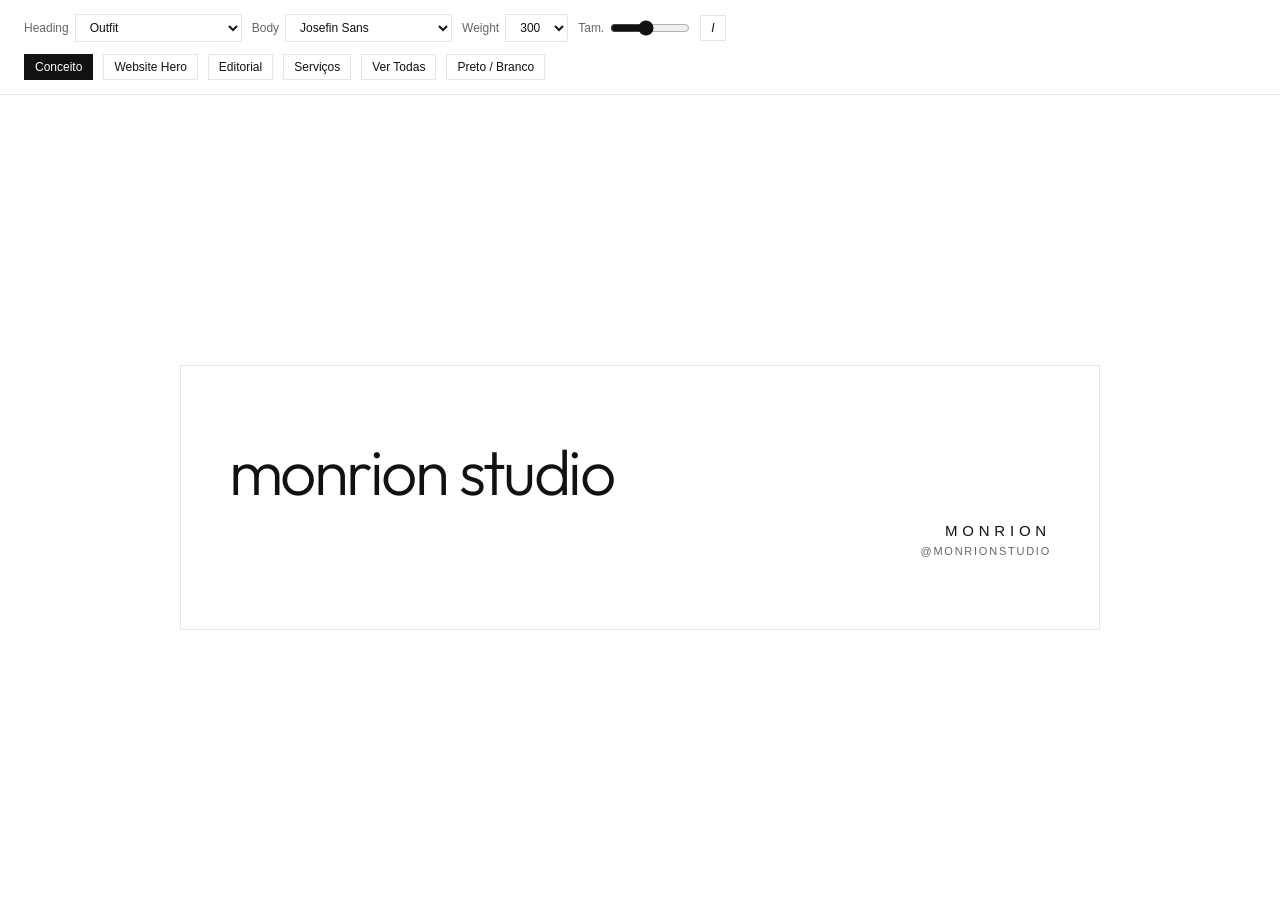
==== index.html @ 45071a18 "coisas" ====
<!DOCTYPE html>
<html lang="pt">

<head>
    <meta charset="UTF-8" />
    <meta name="viewport" content="width=device-width, initial-scale=1.0" />
    <title>MONRION — Type Lab</title>
    <link rel="stylesheet" href="./fonts/fonts.css" />
    <style>
        @font-face {
            font-family: 'Godber';
            src: url('./handpickedfonts/godber/Godber-Regular.ttf') format('truetype');
            font-weight: normal;
            font-style: normal;
        }

        @font-face {
            font-family: 'Sifonn Pro';
            src: url('./handpickedfonts/sifonn/SIFONN_PRO.otf') format('opentype');
            font-weight: normal;
            font-style: normal;
        }

        @font-face {
            font-family: 'The Seasons';
            src: url('./fonts/TheSeasons-Regular.woff2') format('woff2'),
                url('./fonts/TheSeasons-Regular.ttf') format('truetype'),
                url('./fonts/TheSeasons-Regular.otf') format('opentype');
            font-weight: normal;
            font-style: normal;
        }

        :root {
            --bg: #ffffff;
            --text: #111111;
            --muted: #666666;
            --line: #e5e5e5;

            --font-heading: 'Outfit', sans-serif;
            --font-body: 'Josefin Sans', sans-serif;
            --heading-weight: 300;
            --heading-size: 64px;
            --heading-style: normal;
        }

        body.dark {
            --bg: #111111;
            --text: #ffffff;
            --muted: #999999;
            --line: #2a2a2a;
        }

        * {
            box-sizing: border-box;
            margin: 0;
            padding: 0;
        }

        body {
            background: var(--bg);
            color: var(--text);
            font-family: var(--font-body);
            -webkit-font-smoothing: antialiased;
            min-height: 100vh;
            display: flex;
            flex-direction: column;
        }

        header {
            padding: 14px 24px;
            border-bottom: 1px solid var(--line);
            display: flex;
            flex-wrap: wrap;
            align-items: center;
            justify-content: space-between;
            gap: 12px;
            font-family: 'Public Sans', sans-serif;
            font-size: 12px;
        }

        .controls {
            display: flex;
            flex-wrap: wrap;
            align-items: center;
            gap: 10px;
        }

        label {
            display: flex;
            align-items: center;
            gap: 6px;
            color: var(--muted);
        }

        select,
        button {
            background: transparent;
            color: var(--text);
            border: 1px solid var(--line);
            padding: 5px 10px;
            font-family: 'Public Sans', sans-serif;
            font-size: 12px;
            cursor: pointer;
        }

        select option {
            background: var(--bg);
            color: var(--text);
        }

        button.active {
            background: var(--text);
            color: var(--bg);
            border-color: var(--text);
        }

        main {
            flex: 1;
            display: flex;
            align-items: center;
            justify-content: center;
            padding: 48px 24px;
        }

        .stage {
            width: 100%;
            max-width: 920px;
            display: none;
        }

        .stage.active {
            display: block;
        }

        /* Layout 1: Conceito */
        .concept {
            padding: 72px 48px;
            border: 1px solid var(--line);
            display: flex;
            flex-direction: column;
            justify-content: center;
        }

        .concept-title {
            font-family: var(--font-heading);
            font-weight: var(--heading-weight);
            font-style: var(--heading-style);
            font-size: var(--heading-size);
            line-height: 1.05;
            letter-spacing: -0.04em;
            margin-bottom: 16px;
        }

        .concept-right {
            align-self: flex-end;
            text-align: right;
            display: flex;
            flex-direction: column;
            gap: 6px;
        }

        .concept-brand {
            font-family: var(--font-body);
            font-weight: 300;
            font-size: 15px;
            letter-spacing: 0.32em;
            text-transform: uppercase;
        }

        .concept-handle {
            font-family: var(--font-body);
            font-weight: 300;
            font-size: 11px;
            letter-spacing: 0.16em;
            text-transform: uppercase;
            color: var(--muted);
        }

        /* Layout 2: Website Hero */
        .web-hero {
            border: 1px solid var(--line);
            padding: 36px 48px 64px;
        }

        .web-nav {
            display: flex;
            justify-content: space-between;
            align-items: center;
            padding-bottom: 48px;
            margin-bottom: 56px;
            border-bottom: 1px solid var(--line);
        }

        .web-logo {
            font-family: 'Godber', sans-serif;
            font-size: 18px;
            letter-spacing: 0.2em;
            text-transform: uppercase;
        }

        .web-links {
            display: flex;
            gap: 24px;
            font-family: var(--font-body);
            font-size: 12px;
            letter-spacing: 0.12em;
            text-transform: uppercase;
            color: var(--muted);
        }

        .web-hero h1 {
            font-family: var(--font-heading);
            font-weight: var(--heading-weight);
            font-style: var(--heading-style);
            font-size: var(--heading-size);
            line-height: 1.08;
            letter-spacing: -0.03em;
            margin-bottom: 24px;
            max-width: 680px;
        }

        .web-hero p {
            font-family: var(--font-body);
            font-size: 15px;
            line-height: 1.7;
            color: var(--muted);
            max-width: 480px;
            margin-bottom: 36px;
        }

        .web-btn {
            display: inline-block;
            padding: 12px 28px;
            border: 1px solid var(--text);
            font-family: var(--font-body);
            font-size: 11px;
            letter-spacing: 0.2em;
            text-transform: uppercase;
        }

        /* Layout 3: Editorial / Sobre */
        .editorial {
            border: 1px solid var(--line);
            padding: 56px 48px;
            display: grid;
            grid-template-columns: 1.1fr 1fr;
            gap: 48px;
            align-items: start;
        }

        @media (max-width: 720px) {
            .editorial {
                grid-template-columns: 1fr;
            }
        }

        .editorial h2 {
            font-family: var(--font-heading);
            font-weight: var(--heading-weight);
            font-style: var(--heading-style);
            font-size: calc(var(--heading-size) * 0.75);
            line-height: 1.12;
            letter-spacing: -0.02em;
        }

        .editorial-body p {
            font-family: var(--font-body);
            font-size: 15px;
            line-height: 1.8;
            color: var(--muted);
            margin-bottom: 24px;
        }

        .editorial-meta {
            font-family: var(--font-body);
            font-size: 11px;
            letter-spacing: 0.16em;
            text-transform: uppercase;
            border-top: 1px solid var(--line);
            padding-top: 16px;
        }

        /* Layout 4: Serviços / Lista */
        .services {
            border: 1px solid var(--line);
            padding: 48px;
        }

        .service-row {
            display: grid;
            grid-template-columns: 48px 1fr 1.2fr;
            gap: 24px;
            align-items: baseline;
            padding: 24px 0;
            border-bottom: 1px solid var(--line);
        }

        .service-row:last-child {
            border-bottom: none;
        }

        @media (max-width: 720px) {
            .service-row {
                grid-template-columns: 1fr;
                gap: 8px;
            }
        }

        .service-num {
            font-family: var(--font-body);
            font-size: 12px;
            color: var(--muted);
            letter-spacing: 0.1em;
        }

        .service-title {
            font-family: var(--font-heading);
            font-weight: var(--heading-weight);
            font-style: var(--heading-style);
            font-size: calc(var(--heading-size) * 0.45);
            letter-spacing: -0.02em;
        }

        .service-desc {
            font-family: var(--font-body);
            font-size: 14px;
            line-height: 1.6;
            color: var(--muted);
        }

        /* Grelha de todas as fontes */
        .grid-view {
            display: none;
            width: 100%;
            max-width: 960px;
            grid-template-columns: repeat(auto-fill, minmax(240px, 1fr));
            gap: 28px;
        }

        .grid-view.show {
            display: grid;
        }

        .specimen {
            border-top: 1px solid var(--line);
            padding-top: 12px;
            cursor: pointer;
        }

        .specimen-name {
            font-family: 'Public Sans', sans-serif;
            font-size: 11px;
            color: var(--muted);
            margin-bottom: 8px;
        }

        .specimen-sample {
            font-size: 28px;
            font-weight: 300;
            line-height: 1.15;
        }

        [contenteditable="true"]:focus {
            outline: 1px dashed var(--muted);
            outline-offset: 4px;
        }
    </style>
</head>

<body>

    <header>
        <div class="controls">
            <label>
                Heading
                <select id="headingSelect">
                    <optgroup label="Handpicked">
                        <option value="'Sifonn Pro', sans-serif">Sifonn Pro</option>
                        <option value="'Godber', sans-serif">Godber</option>
                    </optgroup>
                    <optgroup label="Sans-Serif">
                        <option value="'Outfit', sans-serif" selected>Outfit</option>
                        <option value="'Questrial', sans-serif">Questrial</option>
                        <option value="'Poppins', sans-serif">Poppins</option>
                        <option value="'Josefin Sans', sans-serif">Josefin Sans</option>
                        <option value="'Montserrat', sans-serif">Montserrat (Gotham)</option>
                        <option value="'Raleway', sans-serif">Raleway</option>
                        <option value="'Public Sans', sans-serif">Public Sans</option>
                        <option value="'Inter', sans-serif">Inter</option>
                        <option value="'Lato', sans-serif">Lato</option>
                    </optgroup>
                    <optgroup label="Serif">
                        <option value="'The Seasons', serif">The Seasons</option>
                        <option value="'Playfair Display', serif">Playfair Display</option>
                        <option value="'Prata', serif">Prata</option>
                        <option value="'Cinzel', serif">Cinzel</option>
                        <option value="'Lora', serif">Lora</option>
                        <option value="'Italiana', serif">Italiana</option>
                    </optgroup>
                </select>
            </label>

            <label>
                Body
                <select id="bodySelect">
                    <optgroup label="Handpicked">
                        <option value="'Sifonn Pro', sans-serif">Sifonn Pro</option>
                        <option value="'Godber', sans-serif">Godber</option>
                    </optgroup>
                    <optgroup label="Sans-Serif">
                        <option value="'Outfit', sans-serif">Outfit</option>
                        <option value="'Questrial', sans-serif">Questrial</option>
                        <option value="'Poppins', sans-serif">Poppins</option>
                        <option value="'Josefin Sans', sans-serif" selected>Josefin Sans</option>
                        <option value="'Montserrat', sans-serif">Montserrat (Gotham)</option>
                        <option value="'Raleway', sans-serif">Raleway</option>
                        <option value="'Public Sans', sans-serif">Public Sans</option>
                        <option value="'Inter', sans-serif">Inter</option>
                        <option value="'Lato', sans-serif">Lato</option>
                    </optgroup>
                    <optgroup label="Serif">
                        <option value="'The Seasons', serif">The Seasons</option>
                        <option value="'Playfair Display', serif">Playfair Display</option>
                        <option value="'Prata', serif">Prata</option>
                        <option value="'Cinzel', serif">Cinzel</option>
                        <option value="'Lora', serif">Lora</option>
                        <option value="'Italiana', serif">Italiana</option>
                    </optgroup>
                </select>
            </label>

            <label>
                Weight
                <select id="weightSelect">
                    <option value="300" selected>300</option>
                    <option value="400">400</option>
                    <option value="500">500</option>
                    <option value="600">600</option>
                    <option value="700">700</option>
                </select>
            </label>

            <label>
                Tam.
                <input type="range" id="sizeRange" min="28" max="110" value="64"
                    style="width:80px; accent-color: var(--text); cursor: pointer;">
            </label>

            <button id="italicBtn" style="font-style: italic;">I</button>
        </div>

        <div class="controls" id="layoutButtons">
            <button class="active" data-layout="concept">Conceito</button>
            <button data-layout="hero">Website Hero</button>
            <button data-layout="editorial">Editorial</button>
            <button data-layout="services">Serviços</button>
            <button id="viewBtn">Ver Todas</button>
            <button id="themeBtn">Preto / Branco</button>
        </div>
    </header>

    <main>
        <!-- 1. Conceito -->
        <div class="stage active" id="stage-concept">
            <div class="concept">
                <h1 class="concept-title" contenteditable="true">monrion studio</h1>
                <div class="concept-right">
                    <div class="concept-brand" contenteditable="true">MONRION</div>
                    <div class="concept-handle" contenteditable="true">@MONRIONSTUDIO</div>
                </div>
            </div>
        </div>

        <!-- 2. Website Hero -->
        <div class="stage" id="stage-hero">
            <div class="web-hero">
                <div class="web-nav">
                    <div class="web-logo">MONRION</div>
                    <div class="web-links">
                        <span>Estúdio</span>
                        <span>Projetos</span>
                        <span>Contacto</span>
                    </div>
                </div>
                <h1 contenteditable="true">Direção criativa e arquitetura digital.</h1>
                <p contenteditable="true">
                    Construímos identidades e plataformas digitais para marcas que procuram presença, clareza e
                    permanência.
                </p>
                <div class="web-btn">Explorar Projetos</div>
            </div>
        </div>

        <!-- 3. Editorial -->
        <div class="stage" id="stage-editorial">
            <div class="editorial">
                <h2 contenteditable="true">O essencial, sem ruído visual.</h2>
                <div class="editorial-body">
                    <p contenteditable="true">
                        Cada projeto começa na estrutura. Antes da cor ou do ornamento, definimos a proporção
                        tipográfica e o ritmo da leitura para que a marca comunique com autoridade natural.
                    </p>
                    <div class="editorial-meta">MONRION DIGITAL STUDIO — LISBOA</div>
                </div>
            </div>
        </div>

        <!-- 4. Serviços -->
        <div class="stage" id="stage-services">
            <div class="services">
                <div class="service-row">
                    <div class="service-num">01</div>
                    <div class="service-title" contenteditable="true">Identidade Visual</div>
                    <div class="service-desc" contenteditable="true">Sistemas tipográficos, direção de arte e manuais de
                        marca.</div>
                </div>
                <div class="service-row">
                    <div class="service-num">02</div>
                    <div class="service-title" contenteditable="true">Web Design</div>
                    <div class="service-desc" contenteditable="true">Websites editoriais e lojas online focadas em
                        detalhe e conversão.</div>
                </div>
                <div class="service-row">
                    <div class="service-num">03</div>
                    <div class="service-title" contenteditable="true">Direção Criativa</div>
                    <div class="service-desc" contenteditable="true">Acompanhamento contínuo de campanhas, fotografia e
                        presença digital.</div>
                </div>
            </div>
        </div>

        <!-- Grelha Todas -->
        <div class="grid-view" id="gridView"></div>
    </main>

    <script>
        const headingSelect = document.getElementById('headingSelect');
        const bodySelect = document.getElementById('bodySelect');
        const gridView = document.getElementById('gridView');
        const viewBtn = document.getElementById('viewBtn');
        const stages = document.querySelectorAll('.stage');
        const layoutBtns = document.querySelectorAll('[data-layout]');
        let currentLayout = 'concept';

        headingSelect.addEventListener('change', () => {
            document.documentElement.style.setProperty('--font-heading', headingSelect.value);
        });

        bodySelect.addEventListener('change', () => {
            document.documentElement.style.setProperty('--font-body', bodySelect.value);
        });

        document.getElementById('weightSelect').addEventListener('change', (e) => {
            document.documentElement.style.setProperty('--heading-weight', e.target.value);
        });

        document.getElementById('sizeRange').addEventListener('input', (e) => {
            document.documentElement.style.setProperty('--heading-size', e.target.value + 'px');
        });

        const italicBtn = document.getElementById('italicBtn');
        italicBtn.addEventListener('click', () => {
            const isItalic = italicBtn.classList.toggle('active');
            document.documentElement.style.setProperty('--heading-style', isItalic ? 'italic' : 'normal');
        });

        document.getElementById('themeBtn').addEventListener('click', () => {
            document.body.classList.toggle('dark');
        });

        function showLayout(name) {
            currentLayout = name;
            gridView.classList.remove('show');
            viewBtn.classList.remove('active');
            stages.forEach(s => s.classList.remove('active'));
            document.getElementById(`stage-${name}`).classList.add('active');
            layoutBtns.forEach(b => b.classList.toggle('active', b.dataset.layout === name));
        }

        layoutBtns.forEach(btn => {
            btn.addEventListener('click', () => showLayout(btn.dataset.layout));
        });

        const allFonts = [
            { name: 'Sifonn Pro (Handpicked)', css: "'Sifonn Pro', sans-serif" },
            { name: 'Godber (Handpicked)', css: "'Godber', sans-serif" },
            { name: 'Outfit', css: "'Outfit', sans-serif" },
            { name: 'Questrial', css: "'Questrial', sans-serif" },
            { name: 'Poppins', css: "'Poppins', sans-serif" },
            { name: 'Josefin Sans', css: "'Josefin Sans', sans-serif" },
            { name: 'The Seasons', css: "'The Seasons', serif" },
            { name: 'Playfair Display', css: "'Playfair Display', serif" },
            { name: 'Prata', css: "'Prata', serif" },
            { name: 'Cinzel', css: "'Cinzel', serif" },
            { name: 'Lora', css: "'Lora', serif" },
            { name: 'Italiana', css: "'Italiana', serif" },
            { name: 'Montserrat', css: "'Montserrat', sans-serif" },
            { name: 'Raleway', css: "'Raleway', sans-serif" },
            { name: 'Public Sans', css: "'Public Sans', sans-serif" },
            { name: 'Lato', css: "'Lato', sans-serif" },
            { name: 'Inter', css: "'Inter', sans-serif" },
        ];

        allFonts.forEach(f => {
            const card = document.createElement('div');
            card.className = 'specimen';
            card.innerHTML = `
        <div class="specimen-name">${f.name}</div>
        <div class="specimen-sample" style="font-family: ${f.css}">monrion studio</div>
      `;
            card.addEventListener('click', () => {
                document.documentElement.style.setProperty('--font-heading', f.css);
                headingSelect.value = f.css;
                showLayout(currentLayout);
            });
            gridView.appendChild(card);
        });

        viewBtn.addEventListener('click', () => {
            const showingGrid = gridView.classList.toggle('show');
            viewBtn.classList.toggle('active', showingGrid);
            if (showingGrid) {
                stages.forEach(s => s.classList.remove('active'));
                layoutBtns.forEach(b => b.classList.remove('active'));
            } else {
                showLayout(currentLayout);
            }
        });
    </script>
</body>

</html>
---- fonts/fonts.css ----
/* latin-ext */
@font-face {
  font-family: 'Cinzel';
  font-style: normal;
  font-weight: 400;
  font-display: swap;
  src: url(./serif/Cinzel/Cinzel_01.woff2) format('woff2');
  unicode-range: U+0100-02BA, U+02BD-02C5, U+02C7-02CC, U+02CE-02D7, U+02DD-02FF, U+0304, U+0308, U+0329, U+1D00-1DBF, U+1E00-1E9F, U+1EF2-1EFF, U+2020, U+20A0-20AB, U+20AD-20C4, U+2113, U+2C60-2C7F, U+A720-A7FF;
}
/* latin */
@font-face {
  font-family: 'Cinzel';
  font-style: normal;
  font-weight: 400;
  font-display: swap;
  src: url(./serif/Cinzel/Cinzel_02.woff2) format('woff2');
  unicode-range: U+0000-00FF, U+0131, U+0152-0153, U+02BB-02BC, U+02C6, U+02DA, U+02DC, U+0304, U+0308, U+0329, U+2000-206F, U+20AC, U+2122, U+2191, U+2193, U+2212, U+2215, U+FEFF, U+FFFD;
}
/* latin-ext */
@font-face {
  font-family: 'Cinzel';
  font-style: normal;
  font-weight: 600;
  font-display: swap;
  src: url(./serif/Cinzel/Cinzel_03.woff2) format('woff2');
  unicode-range: U+0100-02BA, U+02BD-02C5, U+02C7-02CC, U+02CE-02D7, U+02DD-02FF, U+0304, U+0308, U+0329, U+1D00-1DBF, U+1E00-1E9F, U+1EF2-1EFF, U+2020, U+20A0-20AB, U+20AD-20C4, U+2113, U+2C60-2C7F, U+A720-A7FF;
}
/* latin */
@font-face {
  font-family: 'Cinzel';
  font-style: normal;
  font-weight: 600;
  font-display: swap;
  src: url(./serif/Cinzel/Cinzel_04.woff2) format('woff2');
  unicode-range: U+0000-00FF, U+0131, U+0152-0153, U+02BB-02BC, U+02C6, U+02DA, U+02DC, U+0304, U+0308, U+0329, U+2000-206F, U+20AC, U+2122, U+2191, U+2193, U+2212, U+2215, U+FEFF, U+FFFD;
}
/* cyrillic-ext */
@font-face {
  font-family: 'Inter';
  font-style: normal;
  font-weight: 300;
  font-display: swap;
  src: url(./sans-serif/Inter/Inter_01.woff2) format('woff2');
  unicode-range: U+0460-052F, U+1C80-1C8A, U+20B4, U+2DE0-2DFF, U+A640-A69F, U+FE2E-FE2F;
}
/* cyrillic */
@font-face {
  font-family: 'Inter';
  font-style: normal;
  font-weight: 300;
  font-display: swap;
  src: url(./sans-serif/Inter/Inter_02.woff2) format('woff2');
  unicode-range: U+0301, U+0400-045F, U+0490-0491, U+04B0-04B1, U+2116;
}
/* greek-ext */
@font-face {
  font-family: 'Inter';
  font-style: normal;
  font-weight: 300;
  font-display: swap;
  src: url(./sans-serif/Inter/Inter_03.woff2) format('woff2');
  unicode-range: U+1F00-1FFF;
}
/* greek */
@font-face {
  font-family: 'Inter';
  font-style: normal;
  font-weight: 300;
  font-display: swap;
  src: url(./sans-serif/Inter/Inter_04.woff2) format('woff2');
  unicode-range: U+0370-0377, U+037A-037F, U+0384-038A, U+038C, U+038E-03A1, U+03A3-03FF;
}
/* vietnamese */
@font-face {
  font-family: 'Inter';
  font-style: normal;
  font-weight: 300;
  font-display: swap;
  src: url(./sans-serif/Inter/Inter_05.woff2) format('woff2');
  unicode-range: U+0102-0103, U+0110-0111, U+0128-0129, U+0168-0169, U+01A0-01A1, U+01AF-01B0, U+0300-0301, U+0303-0304, U+0308-0309, U+0323, U+0329, U+1EA0-1EF9, U+20AB;
}
/* latin-ext */
@font-face {
  font-family: 'Inter';
  font-style: normal;
  font-weight: 300;
  font-display: swap;
  src: url(./sans-serif/Inter/Inter_06.woff2) format('woff2');
  unicode-range: U+0100-02BA, U+02BD-02C5, U+02C7-02CC, U+02CE-02D7, U+02DD-02FF, U+0304, U+0308, U+0329, U+1D00-1DBF, U+1E00-1E9F, U+1EF2-1EFF, U+2020, U+20A0-20AB, U+20AD-20C4, U+2113, U+2C60-2C7F, U+A720-A7FF;
}
/* latin */
@font-face {
  font-family: 'Inter';
  font-style: normal;
  font-weight: 300;
  font-display: swap;
  src: url(./sans-serif/Inter/Inter_07.woff2) format('woff2');
  unicode-range: U+0000-00FF, U+0131, U+0152-0153, U+02BB-02BC, U+02C6, U+02DA, U+02DC, U+0304, U+0308, U+0329, U+2000-206F, U+20AC, U+2122, U+2191, U+2193, U+2212, U+2215, U+FEFF, U+FFFD;
}
/* cyrillic-ext */
@font-face {
  font-family: 'Inter';
  font-style: normal;
  font-weight: 400;
  font-display: swap;
  src: url(./sans-serif/Inter/Inter_08.woff2) format('woff2');
  unicode-range: U+0460-052F, U+1C80-1C8A, U+20B4, U+2DE0-2DFF, U+A640-A69F, U+FE2E-FE2F;
}
/* cyrillic */
@font-face {
  font-family: 'Inter';
  font-style: normal;
  font-weight: 400;
  font-display: swap;
  src: url(./sans-serif/Inter/Inter_09.woff2) format('woff2');
  unicode-range: U+0301, U+0400-045F, U+0490-0491, U+04B0-04B1, U+2116;
}
/* greek-ext */
@font-face {
  font-family: 'Inter';
  font-style: normal;
  font-weight: 400;
  font-display: swap;
  src: url(./sans-serif/Inter/Inter_10.woff2) format('woff2');
  unicode-range: U+1F00-1FFF;
}
/* greek */
@font-face {
  font-family: 'Inter';
  font-style: normal;
  font-weight: 400;
  font-display: swap;
  src: url(./sans-serif/Inter/Inter_11.woff2) format('woff2');
  unicode-range: U+0370-0377, U+037A-037F, U+0384-038A, U+038C, U+038E-03A1, U+03A3-03FF;
}
/* vietnamese */
@font-face {
  font-family: 'Inter';
  font-style: normal;
  font-weight: 400;
  font-display: swap;
  src: url(./sans-serif/Inter/Inter_12.woff2) format('woff2');
  unicode-range: U+0102-0103, U+0110-0111, U+0128-0129, U+0168-0169, U+01A0-01A1, U+01AF-01B0, U+0300-0301, U+0303-0304, U+0308-0309, U+0323, U+0329, U+1EA0-1EF9, U+20AB;
}
/* latin-ext */
@font-face {
  font-family: 'Inter';
  font-style: normal;
  font-weight: 400;
  font-display: swap;
  src: url(./sans-serif/Inter/Inter_13.woff2) format('woff2');
  unicode-range: U+0100-02BA, U+02BD-02C5, U+02C7-02CC, U+02CE-02D7, U+02DD-02FF, U+0304, U+0308, U+0329, U+1D00-1DBF, U+1E00-1E9F, U+1EF2-1EFF, U+2020, U+20A0-20AB, U+20AD-20C4, U+2113, U+2C60-2C7F, U+A720-A7FF;
}
/* latin */
@font-face {
  font-family: 'Inter';
  font-style: normal;
  font-weight: 400;
  font-display: swap;
  src: url(./sans-serif/Inter/Inter_14.woff2) format('woff2');
  unicode-range: U+0000-00FF, U+0131, U+0152-0153, U+02BB-02BC, U+02C6, U+02DA, U+02DC, U+0304, U+0308, U+0329, U+2000-206F, U+20AC, U+2122, U+2191, U+2193, U+2212, U+2215, U+FEFF, U+FFFD;
}
/* cyrillic-ext */
@font-face {
  font-family: 'Inter';
  font-style: normal;
  font-weight: 500;
  font-display: swap;
  src: url(./sans-serif/Inter/Inter_15.woff2) format('woff2');
  unicode-range: U+0460-052F, U+1C80-1C8A, U+20B4, U+2DE0-2DFF, U+A640-A69F, U+FE2E-FE2F;
}
/* cyrillic */
@font-face {
  font-family: 'Inter';
  font-style: normal;
  font-weight: 500;
  font-display: swap;
  src: url(./sans-serif/Inter/Inter_16.woff2) format('woff2');
  unicode-range: U+0301, U+0400-045F, U+0490-0491, U+04B0-04B1, U+2116;
}
/* greek-ext */
@font-face {
  font-family: 'Inter';
  font-style: normal;
  font-weight: 500;
  font-display: swap;
  src: url(./sans-serif/Inter/Inter_17.woff2) format('woff2');
  unicode-range: U+1F00-1FFF;
}
/* greek */
@font-face {
  font-family: 'Inter';
  font-style: normal;
  font-weight: 500;
  font-display: swap;
  src: url(./sans-serif/Inter/Inter_18.woff2) format('woff2');
  unicode-range: U+0370-0377, U+037A-037F, U+0384-038A, U+038C, U+038E-03A1, U+03A3-03FF;
}
/* vietnamese */
@font-face {
  font-family: 'Inter';
  font-style: normal;
  font-weight: 500;
  font-display: swap;
  src: url(./sans-serif/Inter/Inter_19.woff2) format('woff2');
  unicode-range: U+0102-0103, U+0110-0111, U+0128-0129, U+0168-0169, U+01A0-01A1, U+01AF-01B0, U+0300-0301, U+0303-0304, U+0308-0309, U+0323, U+0329, U+1EA0-1EF9, U+20AB;
}
/* latin-ext */
@font-face {
  font-family: 'Inter';
  font-style: normal;
  font-weight: 500;
  font-display: swap;
  src: url(./sans-serif/Inter/Inter_20.woff2) format('woff2');
  unicode-range: U+0100-02BA, U+02BD-02C5, U+02C7-02CC, U+02CE-02D7, U+02DD-02FF, U+0304, U+0308, U+0329, U+1D00-1DBF, U+1E00-1E9F, U+1EF2-1EFF, U+2020, U+20A0-20AB, U+20AD-20C4, U+2113, U+2C60-2C7F, U+A720-A7FF;
}
/* latin */
@font-face {
  font-family: 'Inter';
  font-style: normal;
  font-weight: 500;
  font-display: swap;
  src: url(./sans-serif/Inter/Inter_21.woff2) format('woff2');
  unicode-range: U+0000-00FF, U+0131, U+0152-0153, U+02BB-02BC, U+02C6, U+02DA, U+02DC, U+0304, U+0308, U+0329, U+2000-206F, U+20AC, U+2122, U+2191, U+2193, U+2212, U+2215, U+FEFF, U+FFFD;
}
/* latin */
@font-face {
  font-family: 'Italiana';
  font-style: normal;
  font-weight: 400;
  font-display: swap;
  src: url(./serif/Italiana/Italiana_01.woff2) format('woff2');
  unicode-range: U+0000-00FF, U+0131, U+0152-0153, U+02BB-02BC, U+02C6, U+02DA, U+02DC, U+0304, U+0308, U+0329, U+2000-206F, U+20AC, U+2122, U+2191, U+2193, U+2212, U+2215, U+FEFF, U+FFFD;
}
/* latin-ext */
@font-face {
  font-family: 'Lato';
  font-style: normal;
  font-weight: 300;
  font-display: swap;
  src: url(./sans-serif/Lato/Lato_01.woff2) format('woff2');
  unicode-range: U+0100-02BA, U+02BD-02C5, U+02C7-02CC, U+02CE-02D7, U+02DD-02FF, U+0304, U+0308, U+0329, U+1D00-1DBF, U+1E00-1E9F, U+1EF2-1EFF, U+2020, U+20A0-20AB, U+20AD-20C4, U+2113, U+2C60-2C7F, U+A720-A7FF;
}
/* latin */
@font-face {
  font-family: 'Lato';
  font-style: normal;
  font-weight: 300;
  font-display: swap;
  src: url(./sans-serif/Lato/Lato_02.woff2) format('woff2');
  unicode-range: U+0000-00FF, U+0131, U+0152-0153, U+02BB-02BC, U+02C6, U+02DA, U+02DC, U+0304, U+0308, U+0329, U+2000-206F, U+20AC, U+2122, U+2191, U+2193, U+2212, U+2215, U+FEFF, U+FFFD;
}
/* latin-ext */
@font-face {
  font-family: 'Lato';
  font-style: normal;
  font-weight: 400;
  font-display: swap;
  src: url(./sans-serif/Lato/Lato_03.woff2) format('woff2');
  unicode-range: U+0100-02BA, U+02BD-02C5, U+02C7-02CC, U+02CE-02D7, U+02DD-02FF, U+0304, U+0308, U+0329, U+1D00-1DBF, U+1E00-1E9F, U+1EF2-1EFF, U+2020, U+20A0-20AB, U+20AD-20C4, U+2113, U+2C60-2C7F, U+A720-A7FF;
}
/* latin */
@font-face {
  font-family: 'Lato';
  font-style: normal;
  font-weight: 400;
  font-display: swap;
  src: url(./sans-serif/Lato/Lato_04.woff2) format('woff2');
  unicode-range: U+0000-00FF, U+0131, U+0152-0153, U+02BB-02BC, U+02C6, U+02DA, U+02DC, U+0304, U+0308, U+0329, U+2000-206F, U+20AC, U+2122, U+2191, U+2193, U+2212, U+2215, U+FEFF, U+FFFD;
}
/* latin-ext */
@font-face {
  font-family: 'Lato';
  font-style: normal;
  font-weight: 700;
  font-display: swap;
  src: url(./sans-serif/Lato/Lato_05.woff2) format('woff2');
  unicode-range: U+0100-02BA, U+02BD-02C5, U+02C7-02CC, U+02CE-02D7, U+02DD-02FF, U+0304, U+0308, U+0329, U+1D00-1DBF, U+1E00-1E9F, U+1EF2-1EFF, U+2020, U+20A0-20AB, U+20AD-20C4, U+2113, U+2C60-2C7F, U+A720-A7FF;
}
/* latin */
@font-face {
  font-family: 'Lato';
  font-style: normal;
  font-weight: 700;
  font-display: swap;
  src: url(./sans-serif/Lato/Lato_06.woff2) format('woff2');
  unicode-range: U+0000-00FF, U+0131, U+0152-0153, U+02BB-02BC, U+02C6, U+02DA, U+02DC, U+0304, U+0308, U+0329, U+2000-206F, U+20AC, U+2122, U+2191, U+2193, U+2212, U+2215, U+FEFF, U+FFFD;
}
/* cyrillic-ext */
@font-face {
  font-family: 'Lora';
  font-style: italic;
  font-weight: 400;
  font-display: swap;
  src: url(./serif/Lora/Lora_01.woff2) format('woff2');
  unicode-range: U+0460-052F, U+1C80-1C8A, U+20B4, U+2DE0-2DFF, U+A640-A69F, U+FE2E-FE2F;
}
/* cyrillic */
@font-face {
  font-family: 'Lora';
  font-style: italic;
  font-weight: 400;
  font-display: swap;
  src: url(./serif/Lora/Lora_02.woff2) format('woff2');
  unicode-range: U+0301, U+0400-045F, U+0490-0491, U+04B0-04B1, U+2116;
}
/* math */
@font-face {
  font-family: 'Lora';
  font-style: italic;
  font-weight: 400;
  font-display: swap;
  src: url(./serif/Lora/Lora_03.woff2) format('woff2');
  unicode-range: U+0302-0303, U+0305, U+0307-0308, U+0310, U+0312, U+0315, U+031A, U+0326-0327, U+032C, U+032F-0330, U+0332-0333, U+0338, U+033A, U+0346, U+034D, U+0391-03A1, U+03A3-03A9, U+03B1-03C9, U+03D1, U+03D5-03D6, U+03F0-03F1, U+03F4-03F5, U+2016-2017, U+2034-2038, U+203C, U+2040, U+2043, U+2047, U+2050, U+2057, U+205F, U+2070-2071, U+2074-209F, U+20D0-20DC, U+20E1, U+20E5-20EF, U+2100-2112, U+2114-2115, U+2117-2121, U+2123-214F, U+2190, U+2192, U+2194-21AE, U+21B0-21E5, U+21F1-21F2, U+21F4-2211, U+2213-2214, U+2216-22FF, U+2308-230B, U+2310, U+2319, U+231C-2321, U+2336-237A, U+237C, U+2395, U+239B-23B7, U+23D0, U+23DC-23E1, U+2474-2475, U+25AF, U+25B3, U+25B7, U+25BD, U+25C1, U+25CA, U+25CC, U+25FB, U+266D-266F, U+27C0-27FF, U+2900-2AFF, U+2B0E-2B11, U+2B30-2B4C, U+2BFE, U+3030, U+FF5B, U+FF5D, U+1D400-1D7FF, U+1EE00-1EEFF;
}
/* symbols */
@font-face {
  font-family: 'Lora';
  font-style: italic;
  font-weight: 400;
  font-display: swap;
  src: url(./serif/Lora/Lora_04.woff2) format('woff2');
  unicode-range: U+0001-000C, U+000E-001F, U+007F-009F, U+20DD-20E0, U+20E2-20E4, U+2150-218F, U+2190, U+2192, U+2194-2199, U+21AF, U+21E6-21F0, U+21F3, U+2218-2219, U+2299, U+22C4-22C6, U+2300-243F, U+2440-244A, U+2460-24FF, U+25A0-27BF, U+2800-28FF, U+2921-2922, U+2981, U+29BF, U+29EB, U+2B00-2BFF, U+4DC0-4DFF, U+FFF9-FFFB, U+10140-1018E, U+10190-1019C, U+101A0, U+101D0-101FD, U+102E0-102FB, U+10E60-10E7E, U+1D2C0-1D2D3, U+1D2E0-1D37F, U+1F000-1F0FF, U+1F100-1F1AE, U+1F1E6-1F1FF, U+1F30D-1F30F, U+1F315, U+1F31C, U+1F31E, U+1F320-1F32C, U+1F336, U+1F378, U+1F37D, U+1F382, U+1F393-1F39F, U+1F3A7-1F3A8, U+1F3AC-1F3AF, U+1F3C2, U+1F3C4-1F3C6, U+1F3CA-1F3CE, U+1F3D4-1F3E0, U+1F3ED, U+1F3F1-1F3F3, U+1F3F5-1F3F7, U+1F408, U+1F415, U+1F41F, U+1F426, U+1F43F, U+1F441-1F442, U+1F444, U+1F446-1F449, U+1F44C-1F44E, U+1F453, U+1F46A, U+1F47D, U+1F4A3, U+1F4B0, U+1F4B3, U+1F4B9, U+1F4BB, U+1F4BF, U+1F4C8-1F4CB, U+1F4D6, U+1F4DA, U+1F4DF, U+1F4E3-1F4E6, U+1F4EA-1F4ED, U+1F4F7, U+1F4F9-1F4FB, U+1F4FD-1F4FE, U+1F503, U+1F507-1F50B, U+1F50D, U+1F512-1F513, U+1F53E-1F54A, U+1F54F-1F5FA, U+1F610, U+1F650-1F67F, U+1F687, U+1F68D, U+1F691, U+1F694, U+1F698, U+1F6AD, U+1F6B2, U+1F6B9-1F6BA, U+1F6BC, U+1F6C6-1F6CF, U+1F6D3-1F6D7, U+1F6E0-1F6EA, U+1F6F0-1F6F3, U+1F6F7-1F6FC, U+1F700-1F80B, U+1F810-1F847, U+1F850-1F859, U+1F860-1F887, U+1F890-1F8AD, U+1F8B0-1F8BB, U+1F8C0-1F8C1, U+1F8D0-1F8D8, U+1F900-1F90B, U+1F93B, U+1F946, U+1F984, U+1F996, U+1F9E9, U+1FA00-1FA6F, U+1FA70-1FA7C, U+1FA80-1FAC6, U+1FAC8, U+1FACC-1FADD, U+1FADF-1FAEB, U+1FAEF-1FAFA, U+1FB00-1FBFF;
}
/* vietnamese */
@font-face {
  font-family: 'Lora';
  font-style: italic;
  font-weight: 400;
  font-display: swap;
  src: url(./serif/Lora/Lora_05.woff2) format('woff2');
  unicode-range: U+0102-0103, U+0110-0111, U+0128-0129, U+0168-0169, U+01A0-01A1, U+01AF-01B0, U+0300-0301, U+0303-0304, U+0308-0309, U+0323, U+0329, U+1EA0-1EF9, U+20AB;
}
/* latin-ext */
@font-face {
  font-family: 'Lora';
  font-style: italic;
  font-weight: 400;
  font-display: swap;
  src: url(./serif/Lora/Lora_06.woff2) format('woff2');
  unicode-range: U+0100-02BA, U+02BD-02C5, U+02C7-02CC, U+02CE-02D7, U+02DD-02FF, U+0304, U+0308, U+0329, U+1D00-1DBF, U+1E00-1E9F, U+1EF2-1EFF, U+2020, U+20A0-20AB, U+20AD-20C4, U+2113, U+2C60-2C7F, U+A720-A7FF;
}
/* latin */
@font-face {
  font-family: 'Lora';
  font-style: italic;
  font-weight: 400;
  font-display: swap;
  src: url(./serif/Lora/Lora_07.woff2) format('woff2');
  unicode-range: U+0000-00FF, U+0131, U+0152-0153, U+02BB-02BC, U+02C6, U+02DA, U+02DC, U+0304, U+0308, U+0329, U+2000-206F, U+20AC, U+2122, U+2191, U+2193, U+2212, U+2215, U+FEFF, U+FFFD;
}
/* cyrillic-ext */
@font-face {
  font-family: 'Lora';
  font-style: normal;
  font-weight: 400 600;
  font-display: swap;
  src: url(./serif/Lora/Lora_08.woff2) format('woff2');
  unicode-range: U+0460-052F, U+1C80-1C8A, U+20B4, U+2DE0-2DFF, U+A640-A69F, U+FE2E-FE2F;
}
/* cyrillic */
@font-face {
  font-family: 'Lora';
  font-style: normal;
  font-weight: 400 600;
  font-display: swap;
  src: url(./serif/Lora/Lora_09.woff2) format('woff2');
  unicode-range: U+0301, U+0400-045F, U+0490-0491, U+04B0-04B1, U+2116;
}
/* math */
@font-face {
  font-family: 'Lora';
  font-style: normal;
  font-weight: 400 600;
  font-display: swap;
  src: url(./serif/Lora/Lora_10.woff2) format('woff2');
  unicode-range: U+0302-0303, U+0305, U+0307-0308, U+0310, U+0312, U+0315, U+031A, U+0326-0327, U+032C, U+032F-0330, U+0332-0333, U+0338, U+033A, U+0346, U+034D, U+0391-03A1, U+03A3-03A9, U+03B1-03C9, U+03D1, U+03D5-03D6, U+03F0-03F1, U+03F4-03F5, U+2016-2017, U+2034-2038, U+203C, U+2040, U+2043, U+2047, U+2050, U+2057, U+205F, U+2070-2071, U+2074-209F, U+20D0-20DC, U+20E1, U+20E5-20EF, U+2100-2112, U+2114-2115, U+2117-2121, U+2123-214F, U+2190, U+2192, U+2194-21AE, U+21B0-21E5, U+21F1-21F2, U+21F4-2211, U+2213-2214, U+2216-22FF, U+2308-230B, U+2310, U+2319, U+231C-2321, U+2336-237A, U+237C, U+2395, U+239B-23B7, U+23D0, U+23DC-23E1, U+2474-2475, U+25AF, U+25B3, U+25B7, U+25BD, U+25C1, U+25CA, U+25CC, U+25FB, U+266D-266F, U+27C0-27FF, U+2900-2AFF, U+2B0E-2B11, U+2B30-2B4C, U+2BFE, U+3030, U+FF5B, U+FF5D, U+1D400-1D7FF, U+1EE00-1EEFF;
}
/* symbols */
@font-face {
  font-family: 'Lora';
  font-style: normal;
  font-weight: 400 600;
  font-display: swap;
  src: url(./serif/Lora/Lora_11.woff2) format('woff2');
  unicode-range: U+0001-000C, U+000E-001F, U+007F-009F, U+20DD-20E0, U+20E2-20E4, U+2150-218F, U+2190, U+2192, U+2194-2199, U+21AF, U+21E6-21F0, U+21F3, U+2218-2219, U+2299, U+22C4-22C6, U+2300-243F, U+2440-244A, U+2460-24FF, U+25A0-27BF, U+2800-28FF, U+2921-2922, U+2981, U+29BF, U+29EB, U+2B00-2BFF, U+4DC0-4DFF, U+FFF9-FFFB, U+10140-1018E, U+10190-1019C, U+101A0, U+101D0-101FD, U+102E0-102FB, U+10E60-10E7E, U+1D2C0-1D2D3, U+1D2E0-1D37F, U+1F000-1F0FF, U+1F100-1F1AE, U+1F1E6-1F1FF, U+1F30D-1F30F, U+1F315, U+1F31C, U+1F31E, U+1F320-1F32C, U+1F336, U+1F378, U+1F37D, U+1F382, U+1F393-1F39F, U+1F3A7-1F3A8, U+1F3AC-1F3AF, U+1F3C2, U+1F3C4-1F3C6, U+1F3CA-1F3CE, U+1F3D4-1F3E0, U+1F3ED, U+1F3F1-1F3F3, U+1F3F5-1F3F7, U+1F408, U+1F415, U+1F41F, U+1F426, U+1F43F, U+1F441-1F442, U+1F444, U+1F446-1F449, U+1F44C-1F44E, U+1F453, U+1F46A, U+1F47D, U+1F4A3, U+1F4B0, U+1F4B3, U+1F4B9, U+1F4BB, U+1F4BF, U+1F4C8-1F4CB, U+1F4D6, U+1F4DA, U+1F4DF, U+1F4E3-1F4E6, U+1F4EA-1F4ED, U+1F4F7, U+1F4F9-1F4FB, U+1F4FD-1F4FE, U+1F503, U+1F507-1F50B, U+1F50D, U+1F512-1F513, U+1F53E-1F54A, U+1F54F-1F5FA, U+1F610, U+1F650-1F67F, U+1F687, U+1F68D, U+1F691, U+1F694, U+1F698, U+1F6AD, U+1F6B2, U+1F6B9-1F6BA, U+1F6BC, U+1F6C6-1F6CF, U+1F6D3-1F6D7, U+1F6E0-1F6EA, U+1F6F0-1F6F3, U+1F6F7-1F6FC, U+1F700-1F80B, U+1F810-1F847, U+1F850-1F859, U+1F860-1F887, U+1F890-1F8AD, U+1F8B0-1F8BB, U+1F8C0-1F8C1, U+1F8D0-1F8D8, U+1F900-1F90B, U+1F93B, U+1F946, U+1F984, U+1F996, U+1F9E9, U+1FA00-1FA6F, U+1FA70-1FA7C, U+1FA80-1FAC6, U+1FAC8, U+1FACC-1FADD, U+1FADF-1FAEB, U+1FAEF-1FAFA, U+1FB00-1FBFF;
}
/* vietnamese */
@font-face {
  font-family: 'Lora';
  font-style: normal;
  font-weight: 400 600;
  font-display: swap;
  src: url(./serif/Lora/Lora_12.woff2) format('woff2');
  unicode-range: U+0102-0103, U+0110-0111, U+0128-0129, U+0168-0169, U+01A0-01A1, U+01AF-01B0, U+0300-0301, U+0303-0304, U+0308-0309, U+0323, U+0329, U+1EA0-1EF9, U+20AB;
}
/* latin-ext */
@font-face {
  font-family: 'Lora';
  font-style: normal;
  font-weight: 400 600;
  font-display: swap;
  src: url(./serif/Lora/Lora_13.woff2) format('woff2');
  unicode-range: U+0100-02BA, U+02BD-02C5, U+02C7-02CC, U+02CE-02D7, U+02DD-02FF, U+0304, U+0308, U+0329, U+1D00-1DBF, U+1E00-1E9F, U+1EF2-1EFF, U+2020, U+20A0-20AB, U+20AD-20C4, U+2113, U+2C60-2C7F, U+A720-A7FF;
}
/* latin */
@font-face {
  font-family: 'Lora';
  font-style: normal;
  font-weight: 400 600;
  font-display: swap;
  src: url(./serif/Lora/Lora_14.woff2) format('woff2');
  unicode-range: U+0000-00FF, U+0131, U+0152-0153, U+02BB-02BC, U+02C6, U+02DA, U+02DC, U+0304, U+0308, U+0329, U+2000-206F, U+20AC, U+2122, U+2191, U+2193, U+2212, U+2215, U+FEFF, U+FFFD;
}
/* cyrillic-ext */
@font-face {
  font-family: 'Montserrat';
  font-style: normal;
  font-weight: 300;
  font-display: swap;
  src: url(./sans-serif/Montserrat/Montserrat_01.woff2) format('woff2');
  unicode-range: U+0460-052F, U+1C80-1C8A, U+20B4, U+2DE0-2DFF, U+A640-A69F, U+FE2E-FE2F;
}
/* cyrillic */
@font-face {
  font-family: 'Montserrat';
  font-style: normal;
  font-weight: 300;
  font-display: swap;
  src: url(./sans-serif/Montserrat/Montserrat_02.woff2) format('woff2');
  unicode-range: U+0301, U+0400-045F, U+0490-0491, U+04B0-04B1, U+2116;
}
/* vietnamese */
@font-face {
  font-family: 'Montserrat';
  font-style: normal;
  font-weight: 300;
  font-display: swap;
  src: url(./sans-serif/Montserrat/Montserrat_03.woff2) format('woff2');
  unicode-range: U+0102-0103, U+0110-0111, U+0128-0129, U+0168-0169, U+01A0-01A1, U+01AF-01B0, U+0300-0301, U+0303-0304, U+0308-0309, U+0323, U+0329, U+1EA0-1EF9, U+20AB;
}
/* latin-ext */
@font-face {
  font-family: 'Montserrat';
  font-style: normal;
  font-weight: 300;
  font-display: swap;
  src: url(./sans-serif/Montserrat/Montserrat_04.woff2) format('woff2');
  unicode-range: U+0100-02BA, U+02BD-02C5, U+02C7-02CC, U+02CE-02D7, U+02DD-02FF, U+0304, U+0308, U+0329, U+1D00-1DBF, U+1E00-1E9F, U+1EF2-1EFF, U+2020, U+20A0-20AB, U+20AD-20C4, U+2113, U+2C60-2C7F, U+A720-A7FF;
}
/* latin */
@font-face {
  font-family: 'Montserrat';
  font-style: normal;
  font-weight: 300;
  font-display: swap;
  src: url(./sans-serif/Montserrat/Montserrat_05.woff2) format('woff2');
  unicode-range: U+0000-00FF, U+0131, U+0152-0153, U+02BB-02BC, U+02C6, U+02DA, U+02DC, U+0304, U+0308, U+0329, U+2000-206F, U+20AC, U+2122, U+2191, U+2193, U+2212, U+2215, U+FEFF, U+FFFD;
}
/* cyrillic-ext */
@font-face {
  font-family: 'Montserrat';
  font-style: normal;
  font-weight: 400;
  font-display: swap;
  src: url(./sans-serif/Montserrat/Montserrat_06.woff2) format('woff2');
  unicode-range: U+0460-052F, U+1C80-1C8A, U+20B4, U+2DE0-2DFF, U+A640-A69F, U+FE2E-FE2F;
}
/* cyrillic */
@font-face {
  font-family: 'Montserrat';
  font-style: normal;
  font-weight: 400;
  font-display: swap;
  src: url(./sans-serif/Montserrat/Montserrat_07.woff2) format('woff2');
  unicode-range: U+0301, U+0400-045F, U+0490-0491, U+04B0-04B1, U+2116;
}
/* vietnamese */
@font-face {
  font-family: 'Montserrat';
  font-style: normal;
  font-weight: 400;
  font-display: swap;
  src: url(./sans-serif/Montserrat/Montserrat_08.woff2) format('woff2');
  unicode-range: U+0102-0103, U+0110-0111, U+0128-0129, U+0168-0169, U+01A0-01A1, U+01AF-01B0, U+0300-0301, U+0303-0304, U+0308-0309, U+0323, U+0329, U+1EA0-1EF9, U+20AB;
}
/* latin-ext */
@font-face {
  font-family: 'Montserrat';
  font-style: normal;
  font-weight: 400;
  font-display: swap;
  src: url(./sans-serif/Montserrat/Montserrat_09.woff2) format('woff2');
  unicode-range: U+0100-02BA, U+02BD-02C5, U+02C7-02CC, U+02CE-02D7, U+02DD-02FF, U+0304, U+0308, U+0329, U+1D00-1DBF, U+1E00-1E9F, U+1EF2-1EFF, U+2020, U+20A0-20AB, U+20AD-20C4, U+2113, U+2C60-2C7F, U+A720-A7FF;
}
/* latin */
@font-face {
  font-family: 'Montserrat';
  font-style: normal;
  font-weight: 400;
  font-display: swap;
  src: url(./sans-serif/Montserrat/Montserrat_10.woff2) format('woff2');
  unicode-range: U+0000-00FF, U+0131, U+0152-0153, U+02BB-02BC, U+02C6, U+02DA, U+02DC, U+0304, U+0308, U+0329, U+2000-206F, U+20AC, U+2122, U+2191, U+2193, U+2212, U+2215, U+FEFF, U+FFFD;
}
/* cyrillic-ext */
@font-face {
  font-family: 'Montserrat';
  font-style: normal;
  font-weight: 500;
  font-display: swap;
  src: url(./sans-serif/Montserrat/Montserrat_11.woff2) format('woff2');
  unicode-range: U+0460-052F, U+1C80-1C8A, U+20B4, U+2DE0-2DFF, U+A640-A69F, U+FE2E-FE2F;
}
/* cyrillic */
@font-face {
  font-family: 'Montserrat';
  font-style: normal;
  font-weight: 500;
  font-display: swap;
  src: url(./sans-serif/Montserrat/Montserrat_12.woff2) format('woff2');
  unicode-range: U+0301, U+0400-045F, U+0490-0491, U+04B0-04B1, U+2116;
}
/* vietnamese */
@font-face {
  font-family: 'Montserrat';
  font-style: normal;
  font-weight: 500;
  font-display: swap;
  src: url(./sans-serif/Montserrat/Montserrat_13.woff2) format('woff2');
  unicode-range: U+0102-0103, U+0110-0111, U+0128-0129, U+0168-0169, U+01A0-01A1, U+01AF-01B0, U+0300-0301, U+0303-0304, U+0308-0309, U+0323, U+0329, U+1EA0-1EF9, U+20AB;
}
/* latin-ext */
@font-face {
  font-family: 'Montserrat';
  font-style: normal;
  font-weight: 500;
  font-display: swap;
  src: url(./sans-serif/Montserrat/Montserrat_14.woff2) format('woff2');
  unicode-range: U+0100-02BA, U+02BD-02C5, U+02C7-02CC, U+02CE-02D7, U+02DD-02FF, U+0304, U+0308, U+0329, U+1D00-1DBF, U+1E00-1E9F, U+1EF2-1EFF, U+2020, U+20A0-20AB, U+20AD-20C4, U+2113, U+2C60-2C7F, U+A720-A7FF;
}
/* latin */
@font-face {
  font-family: 'Montserrat';
  font-style: normal;
  font-weight: 500;
  font-display: swap;
  src: url(./sans-serif/Montserrat/Montserrat_15.woff2) format('woff2');
  unicode-range: U+0000-00FF, U+0131, U+0152-0153, U+02BB-02BC, U+02C6, U+02DA, U+02DC, U+0304, U+0308, U+0329, U+2000-206F, U+20AC, U+2122, U+2191, U+2193, U+2212, U+2215, U+FEFF, U+FFFD;
}
/* cyrillic-ext */
@font-face {
  font-family: 'Montserrat';
  font-style: normal;
  font-weight: 600;
  font-display: swap;
  src: url(./sans-serif/Montserrat/Montserrat_16.woff2) format('woff2');
  unicode-range: U+0460-052F, U+1C80-1C8A, U+20B4, U+2DE0-2DFF, U+A640-A69F, U+FE2E-FE2F;
}
/* cyrillic */
@font-face {
  font-family: 'Montserrat';
  font-style: normal;
  font-weight: 600;
  font-display: swap;
  src: url(./sans-serif/Montserrat/Montserrat_17.woff2) format('woff2');
  unicode-range: U+0301, U+0400-045F, U+0490-0491, U+04B0-04B1, U+2116;
}
/* vietnamese */
@font-face {
  font-family: 'Montserrat';
  font-style: normal;
  font-weight: 600;
  font-display: swap;
  src: url(./sans-serif/Montserrat/Montserrat_18.woff2) format('woff2');
  unicode-range: U+0102-0103, U+0110-0111, U+0128-0129, U+0168-0169, U+01A0-01A1, U+01AF-01B0, U+0300-0301, U+0303-0304, U+0308-0309, U+0323, U+0329, U+1EA0-1EF9, U+20AB;
}
/* latin-ext */
@font-face {
  font-family: 'Montserrat';
  font-style: normal;
  font-weight: 600;
  font-display: swap;
  src: url(./sans-serif/Montserrat/Montserrat_19.woff2) format('woff2');
  unicode-range: U+0100-02BA, U+02BD-02C5, U+02C7-02CC, U+02CE-02D7, U+02DD-02FF, U+0304, U+0308, U+0329, U+1D00-1DBF, U+1E00-1E9F, U+1EF2-1EFF, U+2020, U+20A0-20AB, U+20AD-20C4, U+2113, U+2C60-2C7F, U+A720-A7FF;
}
/* latin */
@font-face {
  font-family: 'Montserrat';
  font-style: normal;
  font-weight: 600;
  font-display: swap;
  src: url(./sans-serif/Montserrat/Montserrat_20.woff2) format('woff2');
  unicode-range: U+0000-00FF, U+0131, U+0152-0153, U+02BB-02BC, U+02C6, U+02DA, U+02DC, U+0304, U+0308, U+0329, U+2000-206F, U+20AC, U+2122, U+2191, U+2193, U+2212, U+2215, U+FEFF, U+FFFD;
}
/* devanagari */
@font-face {
  font-family: 'Poppins';
  font-style: normal;
  font-weight: 300;
  font-display: swap;
  src: url(./sans-serif/Poppins/Poppins_01.woff2) format('woff2');
  unicode-range: U+0900-097F, U+1CD0-1CF4, U+1CF7-1CF9, U+200C-200D, U+20A8, U+20B9, U+20F0, U+25CC, U+A830-A839, U+A8E0-A8FF, U+11B00-11B0A;
}
/* latin-ext */
@font-face {
  font-family: 'Poppins';
  font-style: normal;
  font-weight: 300;
  font-display: swap;
  src: url(./sans-serif/Poppins/Poppins_02.woff2) format('woff2');
  unicode-range: U+0100-02BA, U+02BD-02C5, U+02C7-02CC, U+02CE-02D7, U+02DD-02FF, U+0304, U+0308, U+0329, U+1D00-1DBF, U+1E00-1E9F, U+1EF2-1EFF, U+2020, U+20A0-20AB, U+20AD-20C4, U+2113, U+2C60-2C7F, U+A720-A7FF;
}
/* latin */
@font-face {
  font-family: 'Poppins';
  font-style: normal;
  font-weight: 300;
  font-display: swap;
  src: url(./sans-serif/Poppins/Poppins_03.woff2) format('woff2');
  unicode-range: U+0000-00FF, U+0131, U+0152-0153, U+02BB-02BC, U+02C6, U+02DA, U+02DC, U+0304, U+0308, U+0329, U+2000-206F, U+20AC, U+2122, U+2191, U+2193, U+2212, U+2215, U+FEFF, U+FFFD;
}
/* devanagari */
@font-face {
  font-family: 'Poppins';
  font-style: normal;
  font-weight: 400;
  font-display: swap;
  src: url(./sans-serif/Poppins/Poppins_04.woff2) format('woff2');
  unicode-range: U+0900-097F, U+1CD0-1CF4, U+1CF7-1CF9, U+200C-200D, U+20A8, U+20B9, U+20F0, U+25CC, U+A830-A839, U+A8E0-A8FF, U+11B00-11B0A;
}
/* latin-ext */
@font-face {
  font-family: 'Poppins';
  font-style: normal;
  font-weight: 400;
  font-display: swap;
  src: url(./sans-serif/Poppins/Poppins_05.woff2) format('woff2');
  unicode-range: U+0100-02BA, U+02BD-02C5, U+02C7-02CC, U+02CE-02D7, U+02DD-02FF, U+0304, U+0308, U+0329, U+1D00-1DBF, U+1E00-1E9F, U+1EF2-1EFF, U+2020, U+20A0-20AB, U+20AD-20C4, U+2113, U+2C60-2C7F, U+A720-A7FF;
}
/* latin */
@font-face {
  font-family: 'Poppins';
  font-style: normal;
  font-weight: 400;
  font-display: swap;
  src: url(./sans-serif/Poppins/Poppins_06.woff2) format('woff2');
  unicode-range: U+0000-00FF, U+0131, U+0152-0153, U+02BB-02BC, U+02C6, U+02DA, U+02DC, U+0304, U+0308, U+0329, U+2000-206F, U+20AC, U+2122, U+2191, U+2193, U+2212, U+2215, U+FEFF, U+FFFD;
}
/* devanagari */
@font-face {
  font-family: 'Poppins';
  font-style: normal;
  font-weight: 500;
  font-display: swap;
  src: url(./sans-serif/Poppins/Poppins_07.woff2) format('woff2');
  unicode-range: U+0900-097F, U+1CD0-1CF4, U+1CF7-1CF9, U+200C-200D, U+20A8, U+20B9, U+20F0, U+25CC, U+A830-A839, U+A8E0-A8FF, U+11B00-11B0A;
}
/* latin-ext */
@font-face {
  font-family: 'Poppins';
  font-style: normal;
  font-weight: 500;
  font-display: swap;
  src: url(./sans-serif/Poppins/Poppins_08.woff2) format('woff2');
  unicode-range: U+0100-02BA, U+02BD-02C5, U+02C7-02CC, U+02CE-02D7, U+02DD-02FF, U+0304, U+0308, U+0329, U+1D00-1DBF, U+1E00-1E9F, U+1EF2-1EFF, U+2020, U+20A0-20AB, U+20AD-20C4, U+2113, U+2C60-2C7F, U+A720-A7FF;
}
/* latin */
@font-face {
  font-family: 'Poppins';
  font-style: normal;
  font-weight: 500;
  font-display: swap;
  src: url(./sans-serif/Poppins/Poppins_09.woff2) format('woff2');
  unicode-range: U+0000-00FF, U+0131, U+0152-0153, U+02BB-02BC, U+02C6, U+02DA, U+02DC, U+0304, U+0308, U+0329, U+2000-206F, U+20AC, U+2122, U+2191, U+2193, U+2212, U+2215, U+FEFF, U+FFFD;
}
/* vietnamese */
@font-face {
  font-family: 'Public Sans';
  font-style: normal;
  font-weight: 300;
  font-display: swap;
  src: url(./sans-serif/Public Sans/Public_Sans_01.woff2) format('woff2');
  unicode-range: U+0102-0103, U+0110-0111, U+0128-0129, U+0168-0169, U+01A0-01A1, U+01AF-01B0, U+0300-0301, U+0303-0304, U+0308-0309, U+0323, U+0329, U+1EA0-1EF9, U+20AB;
}
/* latin-ext */
@font-face {
  font-family: 'Public Sans';
  font-style: normal;
  font-weight: 300;
  font-display: swap;
  src: url(./sans-serif/Public Sans/Public_Sans_02.woff2) format('woff2');
  unicode-range: U+0100-02BA, U+02BD-02C5, U+02C7-02CC, U+02CE-02D7, U+02DD-02FF, U+0304, U+0308, U+0329, U+1D00-1DBF, U+1E00-1E9F, U+1EF2-1EFF, U+2020, U+20A0-20AB, U+20AD-20C4, U+2113, U+2C60-2C7F, U+A720-A7FF;
}
/* latin */
@font-face {
  font-family: 'Public Sans';
  font-style: normal;
  font-weight: 300;
  font-display: swap;
  src: url(./sans-serif/Public Sans/Public_Sans_03.woff2) format('woff2');
  unicode-range: U+0000-00FF, U+0131, U+0152-0153, U+02BB-02BC, U+02C6, U+02DA, U+02DC, U+0304, U+0308, U+0329, U+2000-206F, U+20AC, U+2122, U+2191, U+2193, U+2212, U+2215, U+FEFF, U+FFFD;
}
/* vietnamese */
@font-face {
  font-family: 'Public Sans';
  font-style: normal;
  font-weight: 400;
  font-display: swap;
  src: url(./sans-serif/Public Sans/Public_Sans_04.woff2) format('woff2');
  unicode-range: U+0102-0103, U+0110-0111, U+0128-0129, U+0168-0169, U+01A0-01A1, U+01AF-01B0, U+0300-0301, U+0303-0304, U+0308-0309, U+0323, U+0329, U+1EA0-1EF9, U+20AB;
}
/* latin-ext */
@font-face {
  font-family: 'Public Sans';
  font-style: normal;
  font-weight: 400;
  font-display: swap;
  src: url(./sans-serif/Public Sans/Public_Sans_05.woff2) format('woff2');
  unicode-range: U+0100-02BA, U+02BD-02C5, U+02C7-02CC, U+02CE-02D7, U+02DD-02FF, U+0304, U+0308, U+0329, U+1D00-1DBF, U+1E00-1E9F, U+1EF2-1EFF, U+2020, U+20A0-20AB, U+20AD-20C4, U+2113, U+2C60-2C7F, U+A720-A7FF;
}
/* latin */
@font-face {
  font-family: 'Public Sans';
  font-style: normal;
  font-weight: 400;
  font-display: swap;
  src: url(./sans-serif/Public Sans/Public_Sans_06.woff2) format('woff2');
  unicode-range: U+0000-00FF, U+0131, U+0152-0153, U+02BB-02BC, U+02C6, U+02DA, U+02DC, U+0304, U+0308, U+0329, U+2000-206F, U+20AC, U+2122, U+2191, U+2193, U+2212, U+2215, U+FEFF, U+FFFD;
}
/* vietnamese */
@font-face {
  font-family: 'Public Sans';
  font-style: normal;
  font-weight: 500;
  font-display: swap;
  src: url(./sans-serif/Public Sans/Public_Sans_07.woff2) format('woff2');
  unicode-range: U+0102-0103, U+0110-0111, U+0128-0129, U+0168-0169, U+01A0-01A1, U+01AF-01B0, U+0300-0301, U+0303-0304, U+0308-0309, U+0323, U+0329, U+1EA0-1EF9, U+20AB;
}
/* latin-ext */
@font-face {
  font-family: 'Public Sans';
  font-style: normal;
  font-weight: 500;
  font-display: swap;
  src: url(./sans-serif/Public Sans/Public_Sans_08.woff2) format('woff2');
  unicode-range: U+0100-02BA, U+02BD-02C5, U+02C7-02CC, U+02CE-02D7, U+02DD-02FF, U+0304, U+0308, U+0329, U+1D00-1DBF, U+1E00-1E9F, U+1EF2-1EFF, U+2020, U+20A0-20AB, U+20AD-20C4, U+2113, U+2C60-2C7F, U+A720-A7FF;
}
/* latin */
@font-face {
  font-family: 'Public Sans';
  font-style: normal;
  font-weight: 500;
  font-display: swap;
  src: url(./sans-serif/Public Sans/Public_Sans_09.woff2) format('woff2');
  unicode-range: U+0000-00FF, U+0131, U+0152-0153, U+02BB-02BC, U+02C6, U+02DA, U+02DC, U+0304, U+0308, U+0329, U+2000-206F, U+20AC, U+2122, U+2191, U+2193, U+2212, U+2215, U+FEFF, U+FFFD;
}
/* cyrillic-ext */
@font-face {
  font-family: 'Raleway';
  font-style: normal;
  font-weight: 300;
  font-display: swap;
  src: url(./sans-serif/Raleway/Raleway_01.woff2) format('woff2');
  unicode-range: U+0460-052F, U+1C80-1C8A, U+20B4, U+2DE0-2DFF, U+A640-A69F, U+FE2E-FE2F;
}
/* cyrillic */
@font-face {
  font-family: 'Raleway';
  font-style: normal;
  font-weight: 300;
  font-display: swap;
  src: url(./sans-serif/Raleway/Raleway_02.woff2) format('woff2');
  unicode-range: U+0301, U+0400-045F, U+0490-0491, U+04B0-04B1, U+2116;
}
/* vietnamese */
@font-face {
  font-family: 'Raleway';
  font-style: normal;
  font-weight: 300;
  font-display: swap;
  src: url(./sans-serif/Raleway/Raleway_03.woff2) format('woff2');
  unicode-range: U+0102-0103, U+0110-0111, U+0128-0129, U+0168-0169, U+01A0-01A1, U+01AF-01B0, U+0300-0301, U+0303-0304, U+0308-0309, U+0323, U+0329, U+1EA0-1EF9, U+20AB;
}
/* latin-ext */
@font-face {
  font-family: 'Raleway';
  font-style: normal;
  font-weight: 300;
  font-display: swap;
  src: url(./sans-serif/Raleway/Raleway_04.woff2) format('woff2');
  unicode-range: U+0100-02BA, U+02BD-02C5, U+02C7-02CC, U+02CE-02D7, U+02DD-02FF, U+0304, U+0308, U+0329, U+1D00-1DBF, U+1E00-1E9F, U+1EF2-1EFF, U+2020, U+20A0-20AB, U+20AD-20C4, U+2113, U+2C60-2C7F, U+A720-A7FF;
}
/* latin */
@font-face {
  font-family: 'Raleway';
  font-style: normal;
  font-weight: 300;
  font-display: swap;
  src: url(./sans-serif/Raleway/Raleway_05.woff2) format('woff2');
  unicode-range: U+0000-00FF, U+0131, U+0152-0153, U+02BB-02BC, U+02C6, U+02DA, U+02DC, U+0304, U+0308, U+0329, U+2000-206F, U+20AC, U+2122, U+2191, U+2193, U+2212, U+2215, U+FEFF, U+FFFD;
}
/* cyrillic-ext */
@font-face {
  font-family: 'Raleway';
  font-style: normal;
  font-weight: 400;
  font-display: swap;
  src: url(./sans-serif/Raleway/Raleway_06.woff2) format('woff2');
  unicode-range: U+0460-052F, U+1C80-1C8A, U+20B4, U+2DE0-2DFF, U+A640-A69F, U+FE2E-FE2F;
}
/* cyrillic */
@font-face {
  font-family: 'Raleway';
  font-style: normal;
  font-weight: 400;
  font-display: swap;
  src: url(./sans-serif/Raleway/Raleway_07.woff2) format('woff2');
  unicode-range: U+0301, U+0400-045F, U+0490-0491, U+04B0-04B1, U+2116;
}
/* vietnamese */
@font-face {
  font-family: 'Raleway';
  font-style: normal;
  font-weight: 400;
  font-display: swap;
  src: url(./sans-serif/Raleway/Raleway_08.woff2) format('woff2');
  unicode-range: U+0102-0103, U+0110-0111, U+0128-0129, U+0168-0169, U+01A0-01A1, U+01AF-01B0, U+0300-0301, U+0303-0304, U+0308-0309, U+0323, U+0329, U+1EA0-1EF9, U+20AB;
}
/* latin-ext */
@font-face {
  font-family: 'Raleway';
  font-style: normal;
  font-weight: 400;
  font-display: swap;
  src: url(./sans-serif/Raleway/Raleway_09.woff2) format('woff2');
  unicode-range: U+0100-02BA, U+02BD-02C5, U+02C7-02CC, U+02CE-02D7, U+02DD-02FF, U+0304, U+0308, U+0329, U+1D00-1DBF, U+1E00-1E9F, U+1EF2-1EFF, U+2020, U+20A0-20AB, U+20AD-20C4, U+2113, U+2C60-2C7F, U+A720-A7FF;
}
/* latin */
@font-face {
  font-family: 'Raleway';
  font-style: normal;
  font-weight: 400;
  font-display: swap;
  src: url(./sans-serif/Raleway/Raleway_10.woff2) format('woff2');
  unicode-range: U+0000-00FF, U+0131, U+0152-0153, U+02BB-02BC, U+02C6, U+02DA, U+02DC, U+0304, U+0308, U+0329, U+2000-206F, U+20AC, U+2122, U+2191, U+2193, U+2212, U+2215, U+FEFF, U+FFFD;
}
/* cyrillic-ext */
@font-face {
  font-family: 'Raleway';
  font-style: normal;
  font-weight: 500;
  font-display: swap;
  src: url(./sans-serif/Raleway/Raleway_11.woff2) format('woff2');
  unicode-range: U+0460-052F, U+1C80-1C8A, U+20B4, U+2DE0-2DFF, U+A640-A69F, U+FE2E-FE2F;
}
/* cyrillic */
@font-face {
  font-family: 'Raleway';
  font-style: normal;
  font-weight: 500;
  font-display: swap;
  src: url(./sans-serif/Raleway/Raleway_12.woff2) format('woff2');
  unicode-range: U+0301, U+0400-045F, U+0490-0491, U+04B0-04B1, U+2116;
}
/* vietnamese */
@font-face {
  font-family: 'Raleway';
  font-style: normal;
  font-weight: 500;
  font-display: swap;
  src: url(./sans-serif/Raleway/Raleway_13.woff2) format('woff2');
  unicode-range: U+0102-0103, U+0110-0111, U+0128-0129, U+0168-0169, U+01A0-01A1, U+01AF-01B0, U+0300-0301, U+0303-0304, U+0308-0309, U+0323, U+0329, U+1EA0-1EF9, U+20AB;
}
/* latin-ext */
@font-face {
  font-family: 'Raleway';
  font-style: normal;
  font-weight: 500;
  font-display: swap;
  src: url(./sans-serif/Raleway/Raleway_14.woff2) format('woff2');
  unicode-range: U+0100-02BA, U+02BD-02C5, U+02C7-02CC, U+02CE-02D7, U+02DD-02FF, U+0304, U+0308, U+0329, U+1D00-1DBF, U+1E00-1E9F, U+1EF2-1EFF, U+2020, U+20A0-20AB, U+20AD-20C4, U+2113, U+2C60-2C7F, U+A720-A7FF;
}
/* latin */
@font-face {
  font-family: 'Raleway';
  font-style: normal;
  font-weight: 500;
  font-display: swap;
  src: url(./sans-serif/Raleway/Raleway_15.woff2) format('woff2');
  unicode-range: U+0000-00FF, U+0131, U+0152-0153, U+02BB-02BC, U+02C6, U+02DA, U+02DC, U+0304, U+0308, U+0329, U+2000-206F, U+20AC, U+2122, U+2191, U+2193, U+2212, U+2215, U+FEFF, U+FFFD;
}
/* vietnamese */
@font-face {
  font-family: 'Josefin Sans';
  font-style: normal;
  font-weight: 300;
  font-display: swap;
  src: url(./sans-serif/Josefin Sans/Josefin_Sans_01.woff2) format('woff2');
  unicode-range: U+0102-0103, U+0110-0111, U+0128-0129, U+0168-0169, U+01A0-01A1, U+01AF-01B0, U+0300-0301, U+0303-0304, U+0308-0309, U+0323, U+0329, U+1EA0-1EF9, U+20AB;
}
/* latin-ext */
@font-face {
  font-family: 'Josefin Sans';
  font-style: normal;
  font-weight: 300;
  font-display: swap;
  src: url(./sans-serif/Josefin Sans/Josefin_Sans_02.woff2) format('woff2');
  unicode-range: U+0100-02BA, U+02BD-02C5, U+02C7-02CC, U+02CE-02D7, U+02DD-02FF, U+0304, U+0308, U+0329, U+1D00-1DBF, U+1E00-1E9F, U+1EF2-1EFF, U+2020, U+20A0-20AB, U+20AD-20C4, U+2113, U+2C60-2C7F, U+A720-A7FF;
}
/* latin */
@font-face {
  font-family: 'Josefin Sans';
  font-style: normal;
  font-weight: 300;
  font-display: swap;
  src: url(./sans-serif/Josefin Sans/Josefin_Sans_03.woff2) format('woff2');
  unicode-range: U+0000-00FF, U+0131, U+0152-0153, U+02BB-02BC, U+02C6, U+02DA, U+02DC, U+0304, U+0308, U+0329, U+2000-206F, U+20AC, U+2122, U+2191, U+2193, U+2212, U+2215, U+FEFF, U+FFFD;
}
/* vietnamese */
@font-face {
  font-family: 'Josefin Sans';
  font-style: normal;
  font-weight: 400;
  font-display: swap;
  src: url(./sans-serif/Josefin Sans/Josefin_Sans_04.woff2) format('woff2');
  unicode-range: U+0102-0103, U+0110-0111, U+0128-0129, U+0168-0169, U+01A0-01A1, U+01AF-01B0, U+0300-0301, U+0303-0304, U+0308-0309, U+0323, U+0329, U+1EA0-1EF9, U+20AB;
}
/* latin-ext */
@font-face {
  font-family: 'Josefin Sans';
  font-style: normal;
  font-weight: 400;
  font-display: swap;
  src: url(./sans-serif/Josefin Sans/Josefin_Sans_05.woff2) format('woff2');
  unicode-range: U+0100-02BA, U+02BD-02C5, U+02C7-02CC, U+02CE-02D7, U+02DD-02FF, U+0304, U+0308, U+0329, U+1D00-1DBF, U+1E00-1E9F, U+1EF2-1EFF, U+2020, U+20A0-20AB, U+20AD-20C4, U+2113, U+2C60-2C7F, U+A720-A7FF;
}
/* latin */
@font-face {
  font-family: 'Josefin Sans';
  font-style: normal;
  font-weight: 400;
  font-display: swap;
  src: url(./sans-serif/Josefin Sans/Josefin_Sans_06.woff2) format('woff2');
  unicode-range: U+0000-00FF, U+0131, U+0152-0153, U+02BB-02BC, U+02C6, U+02DA, U+02DC, U+0304, U+0308, U+0329, U+2000-206F, U+20AC, U+2122, U+2191, U+2193, U+2212, U+2215, U+FEFF, U+FFFD;
}
/* latin-ext */
@font-face {
  font-family: 'Outfit';
  font-style: normal;
  font-weight: 300;
  font-display: swap;
  src: url(./sans-serif/Outfit/Outfit_01.woff2) format('woff2');
  unicode-range: U+0100-02BA, U+02BD-02C5, U+02C7-02CC, U+02CE-02D7, U+02DD-02FF, U+0304, U+0308, U+0329, U+1D00-1DBF, U+1E00-1E9F, U+1EF2-1EFF, U+2020, U+20A0-20AB, U+20AD-20C4, U+2113, U+2C60-2C7F, U+A720-A7FF;
}
/* latin */
@font-face {
  font-family: 'Outfit';
  font-style: normal;
  font-weight: 300;
  font-display: swap;
  src: url(./sans-serif/Outfit/Outfit_02.woff2) format('woff2');
  unicode-range: U+0000-00FF, U+0131, U+0152-0153, U+02BB-02BC, U+02C6, U+02DA, U+02DC, U+0304, U+0308, U+0329, U+2000-206F, U+20AC, U+2122, U+2191, U+2193, U+2212, U+2215, U+FEFF, U+FFFD;
}
/* latin-ext */
@font-face {
  font-family: 'Outfit';
  font-style: normal;
  font-weight: 400;
  font-display: swap;
  src: url(./sans-serif/Outfit/Outfit_03.woff2) format('woff2');
  unicode-range: U+0100-02BA, U+02BD-02C5, U+02C7-02CC, U+02CE-02D7, U+02DD-02FF, U+0304, U+0308, U+0329, U+1D00-1DBF, U+1E00-1E9F, U+1EF2-1EFF, U+2020, U+20A0-20AB, U+20AD-20C4, U+2113, U+2C60-2C7F, U+A720-A7FF;
}
/* latin */
@font-face {
  font-family: 'Outfit';
  font-style: normal;
  font-weight: 400;
  font-display: swap;
  src: url(./sans-serif/Outfit/Outfit_04.woff2) format('woff2');
  unicode-range: U+0000-00FF, U+0131, U+0152-0153, U+02BB-02BC, U+02C6, U+02DA, U+02DC, U+0304, U+0308, U+0329, U+2000-206F, U+20AC, U+2122, U+2191, U+2193, U+2212, U+2215, U+FEFF, U+FFFD;
}
/* latin-ext */
@font-face {
  font-family: 'Outfit';
  font-style: normal;
  font-weight: 500;
  font-display: swap;
  src: url(./sans-serif/Outfit/Outfit_05.woff2) format('woff2');
  unicode-range: U+0100-02BA, U+02BD-02C5, U+02C7-02CC, U+02CE-02D7, U+02DD-02FF, U+0304, U+0308, U+0329, U+1D00-1DBF, U+1E00-1E9F, U+1EF2-1EFF, U+2020, U+20A0-20AB, U+20AD-20C4, U+2113, U+2C60-2C7F, U+A720-A7FF;
}
/* latin */
@font-face {
  font-family: 'Outfit';
  font-style: normal;
  font-weight: 500;
  font-display: swap;
  src: url(./sans-serif/Outfit/Outfit_06.woff2) format('woff2');
  unicode-range: U+0000-00FF, U+0131, U+0152-0153, U+02BB-02BC, U+02C6, U+02DA, U+02DC, U+0304, U+0308, U+0329, U+2000-206F, U+20AC, U+2122, U+2191, U+2193, U+2212, U+2215, U+FEFF, U+FFFD;
}
/* vietnamese */
@font-face {
  font-family: 'Questrial';
  font-style: normal;
  font-weight: 400;
  font-display: swap;
  src: url(./sans-serif/Questrial/Questrial_01.woff2) format('woff2');
  unicode-range: U+0102-0103, U+0110-0111, U+0128-0129, U+0168-0169, U+01A0-01A1, U+01AF-01B0, U+0300-0301, U+0303-0304, U+0308-0309, U+0323, U+0329, U+1EA0-1EF9, U+20AB;
}
/* latin-ext */
@font-face {
  font-family: 'Questrial';
  font-style: normal;
  font-weight: 400;
  font-display: swap;
  src: url(./sans-serif/Questrial/Questrial_02.woff2) format('woff2');
  unicode-range: U+0100-02BA, U+02BD-02C5, U+02C7-02CC, U+02CE-02D7, U+02DD-02FF, U+0304, U+0308, U+0329, U+1D00-1DBF, U+1E00-1E9F, U+1EF2-1EFF, U+2020, U+20A0-20AB, U+20AD-20C4, U+2113, U+2C60-2C7F, U+A720-A7FF;
}
/* latin */
@font-face {
  font-family: 'Questrial';
  font-style: normal;
  font-weight: 400;
  font-display: swap;
  src: url(./sans-serif/Questrial/Questrial_03.woff2) format('woff2');
  unicode-range: U+0000-00FF, U+0131, U+0152-0153, U+02BB-02BC, U+02C6, U+02DA, U+02DC, U+0304, U+0308, U+0329, U+2000-206F, U+20AC, U+2122, U+2191, U+2193, U+2212, U+2215, U+FEFF, U+FFFD;
}
/* cyrillic */
@font-face {
  font-family: 'Playfair Display';
  font-style: italic;
  font-weight: 400;
  font-display: swap;
  src: url(./serif/Playfair Display/Playfair_Display_01.woff2) format('woff2');
  unicode-range: U+0301, U+0400-045F, U+0490-0491, U+04B0-04B1, U+2116;
}
/* vietnamese */
@font-face {
  font-family: 'Playfair Display';
  font-style: italic;
  font-weight: 400;
  font-display: swap;
  src: url(./serif/Playfair Display/Playfair_Display_02.woff2) format('woff2');
  unicode-range: U+0102-0103, U+0110-0111, U+0128-0129, U+0168-0169, U+01A0-01A1, U+01AF-01B0, U+0300-0301, U+0303-0304, U+0308-0309, U+0323, U+0329, U+1EA0-1EF9, U+20AB;
}
/* latin-ext */
@font-face {
  font-family: 'Playfair Display';
  font-style: italic;
  font-weight: 400;
  font-display: swap;
  src: url(./serif/Playfair Display/Playfair_Display_03.woff2) format('woff2');
  unicode-range: U+0100-02BA, U+02BD-02C5, U+02C7-02CC, U+02CE-02D7, U+02DD-02FF, U+0304, U+0308, U+0329, U+1D00-1DBF, U+1E00-1E9F, U+1EF2-1EFF, U+2020, U+20A0-20AB, U+20AD-20C4, U+2113, U+2C60-2C7F, U+A720-A7FF;
}
/* latin */
@font-face {
  font-family: 'Playfair Display';
  font-style: italic;
  font-weight: 400;
  font-display: swap;
  src: url(./serif/Playfair Display/Playfair_Display_04.woff2) format('woff2');
  unicode-range: U+0000-00FF, U+0131, U+0152-0153, U+02BB-02BC, U+02C6, U+02DA, U+02DC, U+0304, U+0308, U+0329, U+2000-206F, U+20AC, U+2122, U+2191, U+2193, U+2212, U+2215, U+FEFF, U+FFFD;
}
/* cyrillic */
@font-face {
  font-family: 'Playfair Display';
  font-style: normal;
  font-weight: 400 600;
  font-display: swap;
  src: url(./serif/Playfair Display/Playfair_Display_05.woff2) format('woff2');
  unicode-range: U+0301, U+0400-045F, U+0490-0491, U+04B0-04B1, U+2116;
}
/* vietnamese */
@font-face {
  font-family: 'Playfair Display';
  font-style: normal;
  font-weight: 400 600;
  font-display: swap;
  src: url(./serif/Playfair Display/Playfair_Display_06.woff2) format('woff2');
  unicode-range: U+0102-0103, U+0110-0111, U+0128-0129, U+0168-0169, U+01A0-01A1, U+01AF-01B0, U+0300-0301, U+0303-0304, U+0308-0309, U+0323, U+0329, U+1EA0-1EF9, U+20AB;
}
/* latin-ext */
@font-face {
  font-family: 'Playfair Display';
  font-style: normal;
  font-weight: 400 600;
  font-display: swap;
  src: url(./serif/Playfair Display/Playfair_Display_07.woff2) format('woff2');
  unicode-range: U+0100-02BA, U+02BD-02C5, U+02C7-02CC, U+02CE-02D7, U+02DD-02FF, U+0304, U+0308, U+0329, U+1D00-1DBF, U+1E00-1E9F, U+1EF2-1EFF, U+2020, U+20A0-20AB, U+20AD-20C4, U+2113, U+2C60-2C7F, U+A720-A7FF;
}
/* latin */
@font-face {
  font-family: 'Playfair Display';
  font-style: normal;
  font-weight: 400 600;
  font-display: swap;
  src: url(./serif/Playfair Display/Playfair_Display_08.woff2) format('woff2');
  unicode-range: U+0000-00FF, U+0131, U+0152-0153, U+02BB-02BC, U+02C6, U+02DA, U+02DC, U+0304, U+0308, U+0329, U+2000-206F, U+20AC, U+2122, U+2191, U+2193, U+2212, U+2215, U+FEFF, U+FFFD;
}
/* cyrillic-ext */
@font-face {
  font-family: 'Prata';
  font-style: normal;
  font-weight: 400;
  font-display: swap;
  src: url(./serif/Prata/Prata_01.woff2) format('woff2');
  unicode-range: U+0460-052F, U+1C80-1C8A, U+20B4, U+2DE0-2DFF, U+A640-A69F, U+FE2E-FE2F;
}
/* cyrillic */
@font-face {
  font-family: 'Prata';
  font-style: normal;
  font-weight: 400;
  font-display: swap;
  src: url(./serif/Prata/Prata_02.woff2) format('woff2');
  unicode-range: U+0301, U+0400-045F, U+0490-0491, U+04B0-04B1, U+2116;
}
/* vietnamese */
@font-face {
  font-family: 'Prata';
  font-style: normal;
  font-weight: 400;
  font-display: swap;
  src: url(./serif/Prata/Prata_03.woff2) format('woff2');
  unicode-range: U+0102-0103, U+0110-0111, U+0128-0129, U+0168-0169, U+01A0-01A1, U+01AF-01B0, U+0300-0301, U+0303-0304, U+0308-0309, U+0323, U+0329, U+1EA0-1EF9, U+20AB;
}
/* latin */
@font-face {
  font-family: 'Prata';
  font-style: normal;
  font-weight: 400;
  font-display: swap;
  src: url(./serif/Prata/Prata_04.woff2) format('woff2');
  unicode-range: U+0000-00FF, U+0131, U+0152-0153, U+02BB-02BC, U+02C6, U+02DA, U+02DC, U+0304, U+0308, U+0329, U+2000-206F, U+20AC, U+2122, U+2191, U+2193, U+2212, U+2215, U+FEFF, U+FFFD;
}
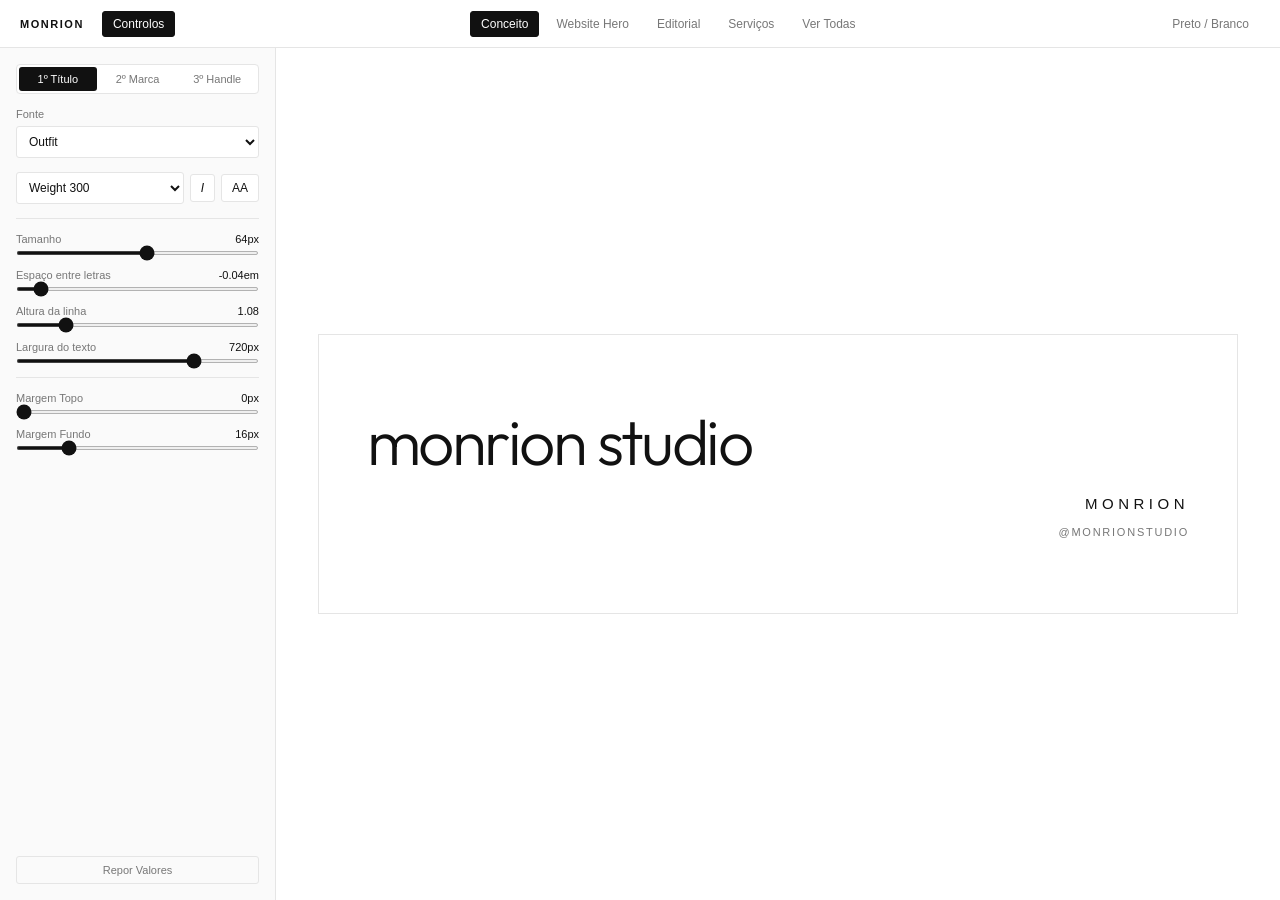
==== commit fc9cff29: "melhor controlos" ====
--- a/index.html
+++ b/index.html
@@ -1,632 +1,822 @@
 <!DOCTYPE html>
 <html lang="pt">
-
 <head>
-    <meta charset="UTF-8" />
-    <meta name="viewport" content="width=device-width, initial-scale=1.0" />
-    <title>MONRION — Type Lab</title>
-    <link rel="stylesheet" href="./fonts/fonts.css" />
-    <style>
-        @font-face {
-            font-family: 'Godber';
-            src: url('./handpickedfonts/godber/Godber-Regular.ttf') format('truetype');
-            font-weight: normal;
-            font-style: normal;
-        }
-
-        @font-face {
-            font-family: 'Sifonn Pro';
-            src: url('./handpickedfonts/sifonn/SIFONN_PRO.otf') format('opentype');
-            font-weight: normal;
-            font-style: normal;
-        }
-
-        @font-face {
-            font-family: 'The Seasons';
-            src: url('./fonts/TheSeasons-Regular.woff2') format('woff2'),
-                url('./fonts/TheSeasons-Regular.ttf') format('truetype'),
-                url('./fonts/TheSeasons-Regular.otf') format('opentype');
-            font-weight: normal;
-            font-style: normal;
-        }
-
-        :root {
-            --bg: #ffffff;
-            --text: #111111;
-            --muted: #666666;
-            --line: #e5e5e5;
-
-            --font-heading: 'Outfit', sans-serif;
-            --font-body: 'Josefin Sans', sans-serif;
-            --heading-weight: 300;
-            --heading-size: 64px;
-            --heading-style: normal;
-        }
-
-        body.dark {
-            --bg: #111111;
-            --text: #ffffff;
-            --muted: #999999;
-            --line: #2a2a2a;
-        }
-
-        * {
-            box-sizing: border-box;
-            margin: 0;
-            padding: 0;
-        }
-
-        body {
-            background: var(--bg);
-            color: var(--text);
-            font-family: var(--font-body);
-            -webkit-font-smoothing: antialiased;
-            min-height: 100vh;
-            display: flex;
-            flex-direction: column;
-        }
-
-        header {
-            padding: 14px 24px;
-            border-bottom: 1px solid var(--line);
-            display: flex;
-            flex-wrap: wrap;
-            align-items: center;
-            justify-content: space-between;
-            gap: 12px;
-            font-family: 'Public Sans', sans-serif;
-            font-size: 12px;
-        }
-
-        .controls {
-            display: flex;
-            flex-wrap: wrap;
-            align-items: center;
-            gap: 10px;
-        }
-
-        label {
-            display: flex;
-            align-items: center;
-            gap: 6px;
-            color: var(--muted);
-        }
-
-        select,
-        button {
-            background: transparent;
-            color: var(--text);
-            border: 1px solid var(--line);
-            padding: 5px 10px;
-            font-family: 'Public Sans', sans-serif;
-            font-size: 12px;
-            cursor: pointer;
-        }
-
-        select option {
-            background: var(--bg);
-            color: var(--text);
-        }
-
-        button.active {
-            background: var(--text);
-            color: var(--bg);
-            border-color: var(--text);
-        }
-
-        main {
-            flex: 1;
-            display: flex;
-            align-items: center;
-            justify-content: center;
-            padding: 48px 24px;
-        }
-
-        .stage {
-            width: 100%;
-            max-width: 920px;
-            display: none;
-        }
-
-        .stage.active {
-            display: block;
-        }
-
-        /* Layout 1: Conceito */
-        .concept {
-            padding: 72px 48px;
-            border: 1px solid var(--line);
-            display: flex;
-            flex-direction: column;
-            justify-content: center;
-        }
-
-        .concept-title {
-            font-family: var(--font-heading);
-            font-weight: var(--heading-weight);
-            font-style: var(--heading-style);
-            font-size: var(--heading-size);
-            line-height: 1.05;
-            letter-spacing: -0.04em;
-            margin-bottom: 16px;
-        }
-
-        .concept-right {
-            align-self: flex-end;
-            text-align: right;
-            display: flex;
-            flex-direction: column;
-            gap: 6px;
-        }
-
-        .concept-brand {
-            font-family: var(--font-body);
-            font-weight: 300;
-            font-size: 15px;
-            letter-spacing: 0.32em;
-            text-transform: uppercase;
-        }
-
-        .concept-handle {
-            font-family: var(--font-body);
-            font-weight: 300;
-            font-size: 11px;
-            letter-spacing: 0.16em;
-            text-transform: uppercase;
-            color: var(--muted);
-        }
-
-        /* Layout 2: Website Hero */
-        .web-hero {
-            border: 1px solid var(--line);
-            padding: 36px 48px 64px;
-        }
-
-        .web-nav {
-            display: flex;
-            justify-content: space-between;
-            align-items: center;
-            padding-bottom: 48px;
-            margin-bottom: 56px;
-            border-bottom: 1px solid var(--line);
-        }
-
-        .web-logo {
-            font-family: 'Godber', sans-serif;
-            font-size: 18px;
-            letter-spacing: 0.2em;
-            text-transform: uppercase;
-        }
-
-        .web-links {
-            display: flex;
-            gap: 24px;
-            font-family: var(--font-body);
-            font-size: 12px;
-            letter-spacing: 0.12em;
-            text-transform: uppercase;
-            color: var(--muted);
-        }
-
-        .web-hero h1 {
-            font-family: var(--font-heading);
-            font-weight: var(--heading-weight);
-            font-style: var(--heading-style);
-            font-size: var(--heading-size);
-            line-height: 1.08;
-            letter-spacing: -0.03em;
-            margin-bottom: 24px;
-            max-width: 680px;
-        }
-
-        .web-hero p {
-            font-family: var(--font-body);
-            font-size: 15px;
-            line-height: 1.7;
-            color: var(--muted);
-            max-width: 480px;
-            margin-bottom: 36px;
-        }
-
-        .web-btn {
-            display: inline-block;
-            padding: 12px 28px;
-            border: 1px solid var(--text);
-            font-family: var(--font-body);
-            font-size: 11px;
-            letter-spacing: 0.2em;
-            text-transform: uppercase;
-        }
-
-        /* Layout 3: Editorial / Sobre */
-        .editorial {
-            border: 1px solid var(--line);
-            padding: 56px 48px;
-            display: grid;
-            grid-template-columns: 1.1fr 1fr;
-            gap: 48px;
-            align-items: start;
-        }
-
-        @media (max-width: 720px) {
-            .editorial {
-                grid-template-columns: 1fr;
-            }
-        }
-
-        .editorial h2 {
-            font-family: var(--font-heading);
-            font-weight: var(--heading-weight);
-            font-style: var(--heading-style);
-            font-size: calc(var(--heading-size) * 0.75);
-            line-height: 1.12;
-            letter-spacing: -0.02em;
-        }
-
-        .editorial-body p {
-            font-family: var(--font-body);
-            font-size: 15px;
-            line-height: 1.8;
-            color: var(--muted);
-            margin-bottom: 24px;
-        }
-
-        .editorial-meta {
-            font-family: var(--font-body);
-            font-size: 11px;
-            letter-spacing: 0.16em;
-            text-transform: uppercase;
-            border-top: 1px solid var(--line);
-            padding-top: 16px;
-        }
-
-        /* Layout 4: Serviços / Lista */
-        .services {
-            border: 1px solid var(--line);
-            padding: 48px;
-        }
-
-        .service-row {
-            display: grid;
-            grid-template-columns: 48px 1fr 1.2fr;
-            gap: 24px;
-            align-items: baseline;
-            padding: 24px 0;
-            border-bottom: 1px solid var(--line);
-        }
-
-        .service-row:last-child {
-            border-bottom: none;
-        }
-
-        @media (max-width: 720px) {
-            .service-row {
-                grid-template-columns: 1fr;
-                gap: 8px;
-            }
-        }
-
-        .service-num {
-            font-family: var(--font-body);
-            font-size: 12px;
-            color: var(--muted);
-            letter-spacing: 0.1em;
-        }
-
-        .service-title {
-            font-family: var(--font-heading);
-            font-weight: var(--heading-weight);
-            font-style: var(--heading-style);
-            font-size: calc(var(--heading-size) * 0.45);
-            letter-spacing: -0.02em;
-        }
-
-        .service-desc {
-            font-family: var(--font-body);
-            font-size: 14px;
-            line-height: 1.6;
-            color: var(--muted);
-        }
-
-        /* Grelha de todas as fontes */
-        .grid-view {
-            display: none;
-            width: 100%;
-            max-width: 960px;
-            grid-template-columns: repeat(auto-fill, minmax(240px, 1fr));
-            gap: 28px;
-        }
-
-        .grid-view.show {
-            display: grid;
-        }
-
-        .specimen {
-            border-top: 1px solid var(--line);
-            padding-top: 12px;
-            cursor: pointer;
-        }
-
-        .specimen-name {
-            font-family: 'Public Sans', sans-serif;
-            font-size: 11px;
-            color: var(--muted);
-            margin-bottom: 8px;
-        }
-
-        .specimen-sample {
-            font-size: 28px;
-            font-weight: 300;
-            line-height: 1.15;
-        }
-
-        [contenteditable="true"]:focus {
-            outline: 1px dashed var(--muted);
-            outline-offset: 4px;
-        }
-    </style>
+  <meta charset="UTF-8" />
+  <meta name="viewport" content="width=device-width, initial-scale=1.0" />
+  <title>MONRION — Type Lab</title>
+  <link rel="stylesheet" href="./fonts/fonts.css" />
+  <style>
+    @font-face {
+      font-family: 'Godber';
+      src: url('./handpickedfonts/godber/Godber-Regular.ttf') format('truetype');
+      font-weight: normal;
+      font-style: normal;
+    }
+
+    @font-face {
+      font-family: 'Sifonn Pro';
+      src: url('./handpickedfonts/sifonn/SIFONN_PRO.otf') format('opentype');
+      font-weight: normal;
+      font-style: normal;
+    }
+
+    @font-face {
+      font-family: 'The Seasons';
+      src: url('./fonts/TheSeasons-Regular.woff2') format('woff2'),
+           url('./fonts/TheSeasons-Regular.ttf') format('truetype'),
+           url('./fonts/TheSeasons-Regular.otf') format('opentype');
+      font-weight: normal;
+      font-style: normal;
+    }
+
+    :root {
+      --bg: #ffffff;
+      --panel: #fafafa;
+      --text: #111111;
+      --muted: #777777;
+      --line: #e5e5e5;
+    }
+
+    body.dark {
+      --bg: #111111;
+      --panel: #161616;
+      --text: #ffffff;
+      --muted: #888888;
+      --line: #282828;
+    }
+
+    * { box-sizing: border-box; margin: 0; padding: 0; }
+
+    body {
+      background: var(--bg);
+      color: var(--text);
+      font-family: 'Public Sans', sans-serif;
+      -webkit-font-smoothing: antialiased;
+      height: 100vh;
+      display: flex;
+      flex-direction: column;
+      overflow: hidden;
+    }
+
+    /* Topbar mínima */
+    .topbar {
+      height: 48px;
+      padding: 0 20px;
+      border-bottom: 1px solid var(--line);
+      display: flex;
+      align-items: center;
+      justify-content: space-between;
+      gap: 12px;
+      flex-shrink: 0;
+    }
+
+    .topbar-group {
+      display: flex;
+      align-items: center;
+      gap: 6px;
+      flex-wrap: wrap;
+    }
+
+    .brand-title {
+      font-size: 11px;
+      font-weight: 600;
+      letter-spacing: 0.14em;
+      text-transform: uppercase;
+      margin-right: 12px;
+    }
+
+    button {
+      background: transparent;
+      color: var(--muted);
+      border: 1px solid transparent;
+      padding: 5px 10px;
+      font-family: 'Public Sans', sans-serif;
+      font-size: 12px;
+      cursor: pointer;
+      border-radius: 3px;
+      transition: all 0.15s;
+    }
+
+    button:hover {
+      color: var(--text);
+      border-color: var(--line);
+    }
+
+    button.active {
+      background: var(--text);
+      color: var(--bg);
+      border-color: var(--text);
+    }
+
+    /* Workspace: Sidebar + Canvas */
+    .workspace {
+      flex: 1;
+      display: flex;
+      min-height: 0;
+    }
+
+    /* Sidebar de Controlo */
+    .sidebar {
+      width: 276px;
+      background: var(--panel);
+      border-right: 1px solid var(--line);
+      padding: 16px;
+      display: flex;
+      flex-direction: column;
+      gap: 14px;
+      overflow-y: auto;
+      flex-shrink: 0;
+    }
+
+    .sidebar.collapsed { display: none; }
+
+    .tabs {
+      display: flex;
+      gap: 2px;
+      border: 1px solid var(--line);
+      border-radius: 4px;
+      padding: 2px;
+      background: var(--bg);
+    }
+
+    .tabs button {
+      flex: 1;
+      border: none;
+      padding: 6px 0;
+      font-size: 11px;
+      font-weight: 500;
+    }
+
+    .field-group {
+      display: flex;
+      flex-direction: column;
+      gap: 6px;
+    }
+
+    .field-header {
+      display: flex;
+      justify-content: space-between;
+      align-items: center;
+      font-size: 11px;
+      color: var(--muted);
+    }
+
+    .field-val {
+      color: var(--text);
+      font-variant-numeric: tabular-nums;
+    }
+
+    select {
+      width: 100%;
+      background: var(--bg);
+      color: var(--text);
+      border: 1px solid var(--line);
+      padding: 7px 8px;
+      font-family: 'Public Sans', sans-serif;
+      font-size: 12px;
+      border-radius: 3px;
+      cursor: pointer;
+    }
+
+    .row-2 {
+      display: grid;
+      grid-template-columns: 1fr auto auto;
+      gap: 6px;
+      align-items: center;
+    }
+
+    .toggle-btn {
+      border: 1px solid var(--line);
+      background: var(--bg);
+      color: var(--text);
+      padding: 6px 10px;
+      font-size: 12px;
+    }
+
+    input[type="range"] {
+      width: 100%;
+      accent-color: var(--text);
+      cursor: pointer;
+      height: 4px;
+    }
+
+    .divider {
+      height: 1px;
+      background: var(--line);
+    }
+
+    .reset-btn {
+      margin-top: auto;
+      border: 1px solid var(--line);
+      padding: 7px;
+      font-size: 11px;
+      text-align: center;
+      color: var(--muted);
+    }
+
+    /* Canvas */
+    main {
+      flex: 1;
+      overflow-y: auto;
+      display: flex;
+      align-items: center;
+      justify-content: center;
+      padding: 48px 32px;
+    }
+
+    .stage {
+      width: 100%;
+      max-width: 920px;
+      display: none;
+    }
+
+    .stage.active { display: block; }
+
+    /* Hitbox justa ao texto */
+    [contenteditable="true"] {
+      display: inline-block;
+      width: fit-content;
+      max-width: 100%;
+    }
+
+    [contenteditable="true"]:focus {
+      outline: 1px dashed var(--muted);
+      outline-offset: 4px;
+    }
+
+    /* Slots 1, 2, 3, 4 */
+    .slot-1 {
+      font-family: var(--t1-font);
+      font-weight: var(--t1-weight);
+      font-style: var(--t1-style);
+      text-transform: var(--t1-caps);
+      font-size: var(--t1-size);
+      letter-spacing: var(--t1-track);
+      line-height: var(--t1-lh);
+      max-width: var(--t1-width);
+      margin-top: var(--t1-mt);
+      margin-bottom: var(--t1-mb);
+    }
+
+    .slot-2 {
+      font-family: var(--t2-font);
+      font-weight: var(--t2-weight);
+      font-style: var(--t2-style);
+      text-transform: var(--t2-caps);
+      font-size: var(--t2-size);
+      letter-spacing: var(--t2-track);
+      line-height: var(--t2-lh);
+      max-width: var(--t2-width);
+      margin-top: var(--t2-mt);
+      margin-bottom: var(--t2-mb);
+    }
+
+    .slot-3 {
+      font-family: var(--t3-font);
+      font-weight: var(--t3-weight);
+      font-style: var(--t3-style);
+      text-transform: var(--t3-caps);
+      font-size: var(--t3-size);
+      letter-spacing: var(--t3-track);
+      line-height: var(--t3-lh);
+      max-width: var(--t3-width);
+      margin-top: var(--t3-mt);
+      margin-bottom: var(--t3-mb);
+      color: var(--muted);
+    }
+
+    .slot-4 {
+      font-family: var(--t4-font);
+      font-weight: var(--t4-weight);
+      font-style: var(--t4-style);
+      text-transform: var(--t4-caps);
+      font-size: var(--t4-size);
+      letter-spacing: var(--t4-track);
+      line-height: var(--t4-lh);
+      max-width: var(--t4-width);
+      margin-top: var(--t4-mt);
+      margin-bottom: var(--t4-mb);
+      color: var(--muted);
+    }
+
+    /* 1. Conceito */
+    .concept {
+      padding: 72px 48px;
+      border: 1px solid var(--line);
+      display: flex;
+      flex-direction: column;
+    }
+
+    .concept-right {
+      align-self: flex-end;
+      text-align: right;
+      display: flex;
+      flex-direction: column;
+      align-items: flex-end;
+    }
+
+    /* 2. Website Hero */
+    .web-hero {
+      border: 1px solid var(--line);
+      padding: 36px 48px 64px;
+      display: flex;
+      flex-direction: column;
+    }
+
+    .web-nav {
+      display: flex;
+      justify-content: space-between;
+      align-items: center;
+      padding-bottom: 32px;
+      margin-bottom: 48px;
+      border-bottom: 1px solid var(--line);
+    }
+
+    .web-links {
+      display: flex;
+      gap: 24px;
+    }
+
+    .web-btn {
+      display: inline-block;
+      align-self: flex-start;
+      padding: 12px 28px;
+      border: 1px solid var(--text);
+      color: var(--text) !important;
+      cursor: pointer;
+    }
+
+    /* 3. Editorial */
+    .editorial {
+      border: 1px solid var(--line);
+      padding: 56px 48px;
+      display: grid;
+      grid-template-columns: 1.1fr 1fr;
+      gap: 48px;
+      align-items: start;
+    }
+
+    .editorial-meta {
+      border-top: 1px solid var(--line);
+      padding-top: 16px;
+    }
+
+    /* 4. Serviços */
+    .services {
+      border: 1px solid var(--line);
+      padding: 48px;
+    }
+
+    .service-row {
+      display: grid;
+      grid-template-columns: 44px 1fr 1.2fr;
+      gap: 24px;
+      align-items: baseline;
+      padding: 20px 0;
+      border-bottom: 1px solid var(--line);
+    }
+
+    .service-row:last-child { border-bottom: none; }
+    .service-row .slot-1 { font-size: calc(var(--t1-size) * 0.48); margin: 0; }
+    .service-row .slot-2 { margin: 0; }
+
+    /* Grelha Todas */
+    .grid-view {
+      display: none;
+      width: 100%;
+      max-width: 920px;
+      grid-template-columns: repeat(auto-fill, minmax(220px, 1fr));
+      gap: 28px;
+      align-self: flex-start;
+    }
+
+    .grid-view.show { display: grid; }
+
+    .specimen {
+      border-top: 1px solid var(--line);
+      padding-top: 12px;
+      cursor: pointer;
+    }
+
+    .specimen-name {
+      font-size: 11px;
+      color: var(--muted);
+      margin-bottom: 8px;
+    }
+
+    .specimen-sample {
+      font-size: 26px;
+      font-weight: 300;
+      line-height: 1.15;
+    }
+
+    @media (max-width: 820px) {
+      body { height: auto; overflow: auto; }
+      .workspace { flex-direction: column; }
+      .sidebar { width: 100%; border-right: none; border-bottom: 1px solid var(--line); }
+      .editorial, .service-row { grid-template-columns: 1fr; }
+    }
+  </style>
 </head>
-
 <body>
 
-    <header>
-        <div class="controls">
-            <label>
-                Heading
-                <select id="headingSelect">
-                    <optgroup label="Handpicked">
-                        <option value="'Sifonn Pro', sans-serif">Sifonn Pro</option>
-                        <option value="'Godber', sans-serif">Godber</option>
-                    </optgroup>
-                    <optgroup label="Sans-Serif">
-                        <option value="'Outfit', sans-serif" selected>Outfit</option>
-                        <option value="'Questrial', sans-serif">Questrial</option>
-                        <option value="'Poppins', sans-serif">Poppins</option>
-                        <option value="'Josefin Sans', sans-serif">Josefin Sans</option>
-                        <option value="'Montserrat', sans-serif">Montserrat (Gotham)</option>
-                        <option value="'Raleway', sans-serif">Raleway</option>
-                        <option value="'Public Sans', sans-serif">Public Sans</option>
-                        <option value="'Inter', sans-serif">Inter</option>
-                        <option value="'Lato', sans-serif">Lato</option>
-                    </optgroup>
-                    <optgroup label="Serif">
-                        <option value="'The Seasons', serif">The Seasons</option>
-                        <option value="'Playfair Display', serif">Playfair Display</option>
-                        <option value="'Prata', serif">Prata</option>
-                        <option value="'Cinzel', serif">Cinzel</option>
-                        <option value="'Lora', serif">Lora</option>
-                        <option value="'Italiana', serif">Italiana</option>
-                    </optgroup>
-                </select>
-            </label>
-
-            <label>
-                Body
-                <select id="bodySelect">
-                    <optgroup label="Handpicked">
-                        <option value="'Sifonn Pro', sans-serif">Sifonn Pro</option>
-                        <option value="'Godber', sans-serif">Godber</option>
-                    </optgroup>
-                    <optgroup label="Sans-Serif">
-                        <option value="'Outfit', sans-serif">Outfit</option>
-                        <option value="'Questrial', sans-serif">Questrial</option>
-                        <option value="'Poppins', sans-serif">Poppins</option>
-                        <option value="'Josefin Sans', sans-serif" selected>Josefin Sans</option>
-                        <option value="'Montserrat', sans-serif">Montserrat (Gotham)</option>
-                        <option value="'Raleway', sans-serif">Raleway</option>
-                        <option value="'Public Sans', sans-serif">Public Sans</option>
-                        <option value="'Inter', sans-serif">Inter</option>
-                        <option value="'Lato', sans-serif">Lato</option>
-                    </optgroup>
-                    <optgroup label="Serif">
-                        <option value="'The Seasons', serif">The Seasons</option>
-                        <option value="'Playfair Display', serif">Playfair Display</option>
-                        <option value="'Prata', serif">Prata</option>
-                        <option value="'Cinzel', serif">Cinzel</option>
-                        <option value="'Lora', serif">Lora</option>
-                        <option value="'Italiana', serif">Italiana</option>
-                    </optgroup>
-                </select>
-            </label>
-
-            <label>
-                Weight
-                <select id="weightSelect">
-                    <option value="300" selected>300</option>
-                    <option value="400">400</option>
-                    <option value="500">500</option>
-                    <option value="600">600</option>
-                    <option value="700">700</option>
-                </select>
-            </label>
-
-            <label>
-                Tam.
-                <input type="range" id="sizeRange" min="28" max="110" value="64"
-                    style="width:80px; accent-color: var(--text); cursor: pointer;">
-            </label>
-
-            <button id="italicBtn" style="font-style: italic;">I</button>
+  <header class="topbar">
+    <div class="topbar-group">
+      <span class="brand-title">MONRION</span>
+      <button id="panelBtn" class="active">Controlos</button>
+    </div>
+
+    <div class="topbar-group" id="layoutButtons">
+      <button class="active" data-layout="concept">Conceito</button>
+      <button data-layout="hero">Website Hero</button>
+      <button data-layout="editorial">Editorial</button>
+      <button data-layout="services">Serviços</button>
+      <button id="viewBtn">Ver Todas</button>
+    </div>
+
+    <div class="topbar-group">
+      <button id="themeBtn">Preto / Branco</button>
+    </div>
+  </header>
+
+  <div class="workspace">
+    <aside class="sidebar" id="sidebar">
+      <div class="tabs" id="slotTabs">
+        <button data-slot="t1" class="active">1º</button>
+        <button data-slot="t2">2º</button>
+        <button data-slot="t3">3º</button>
+        <button data-slot="t4">4º</button>
+      </div>
+
+      <div class="field-group">
+        <div class="field-header"><span>Fonte</span></div>
+        <select id="ctrlFont"></select>
+      </div>
+
+      <div class="row-2">
+        <select id="ctrlWeight">
+          <option value="300">Weight 300</option>
+          <option value="400">Weight 400</option>
+          <option value="500">Weight 500</option>
+          <option value="600">Weight 600</option>
+          <option value="700">Weight 700</option>
+        </select>
+        <button id="ctrlItalic" class="toggle-btn" style="font-style:italic;" title="Itálico">I</button>
+        <button id="ctrlCaps" class="toggle-btn" title="Maiúsculas">AA</button>
+      </div>
+
+      <div class="divider"></div>
+
+      <div class="field-group">
+        <div class="field-header"><span>Tamanho</span><span class="field-val" id="valSize">64px</span></div>
+        <input type="range" id="ctrlSize" min="10" max="110" step="1" />
+      </div>
+
+      <div class="field-group">
+        <div class="field-header"><span>Espaço entre letras</span><span class="field-val" id="valTrack">-0.04em</span></div>
+        <input type="range" id="ctrlTrack" min="-0.08" max="0.45" step="0.01" />
+      </div>
+
+      <div class="field-group">
+        <div class="field-header"><span>Altura da linha</span><span class="field-val" id="valLh">1.08</span></div>
+        <input type="range" id="ctrlLh" min="0.85" max="2.2" step="0.05" />
+      </div>
+
+      <div class="field-group">
+        <div class="field-header"><span>Largura do texto</span><span class="field-val" id="valWidth">720px</span></div>
+        <input type="range" id="ctrlWidth" min="180" max="900" step="10" />
+      </div>
+
+      <div class="divider"></div>
+
+      <div class="field-group">
+        <div class="field-header"><span>Margem Topo</span><span class="field-val" id="valMt">0px</span></div>
+        <input type="range" id="ctrlMt" min="0" max="80" step="2" />
+      </div>
+
+      <div class="field-group">
+        <div class="field-header"><span>Margem Fundo</span><span class="field-val" id="valMb">16px</span></div>
+        <input type="range" id="ctrlMb" min="0" max="80" step="2" />
+      </div>
+
+      <button class="reset-btn" id="resetBtn">Repor Valores</button>
+    </aside>
+
+    <main>
+      <!-- 1. Conceito -->
+      <div class="stage active" id="stage-concept">
+        <div class="concept">
+          <h1 class="slot-1" data-select="t1" contenteditable="true">monrion studio</h1>
+          <div class="concept-right">
+            <div class="slot-2" data-select="t2" contenteditable="true">MONRION</div>
+            <div class="slot-3" data-select="t3" contenteditable="true">@MONRIONSTUDIO</div>
+          </div>
         </div>
-
-        <div class="controls" id="layoutButtons">
-            <button class="active" data-layout="concept">Conceito</button>
-            <button data-layout="hero">Website Hero</button>
-            <button data-layout="editorial">Editorial</button>
-            <button data-layout="services">Serviços</button>
-            <button id="viewBtn">Ver Todas</button>
-            <button id="themeBtn">Preto / Branco</button>
+      </div>
+
+      <!-- 2. Website Hero -->
+      <div class="stage" id="stage-hero">
+        <div class="web-hero">
+          <div class="web-nav">
+            <div class="slot-4" data-select="t4" contenteditable="true">MONRION</div>
+            <div class="web-links">
+              <span class="slot-3" data-select="t3" contenteditable="true">Estúdio</span>
+              <span class="slot-3" data-select="t3" contenteditable="true">Projetos</span>
+              <span class="slot-3" data-select="t3" contenteditable="true">Contacto</span>
+            </div>
+          </div>
+          <h1 class="slot-1" data-select="t1" contenteditable="true">Direção criativa e arquitetura digital.</h1>
+          <p class="slot-2" data-select="t2" contenteditable="true">
+            Construímos identidades e plataformas digitais para marcas que procuram presença, clareza e permanência.
+          </p>
+          <div class="web-btn slot-3" data-select="t3" contenteditable="true">Explorar Projetos</div>
         </div>
-    </header>
-
-    <main>
-        <!-- 1. Conceito -->
-        <div class="stage active" id="stage-concept">
-            <div class="concept">
-                <h1 class="concept-title" contenteditable="true">monrion studio</h1>
-                <div class="concept-right">
-                    <div class="concept-brand" contenteditable="true">MONRION</div>
-                    <div class="concept-handle" contenteditable="true">@MONRIONSTUDIO</div>
-                </div>
-            </div>
+      </div>
+
+      <!-- 3. Editorial -->
+      <div class="stage" id="stage-editorial">
+        <div class="editorial">
+          <h2 class="slot-1" data-select="t1" contenteditable="true">O essencial, sem ruído visual.</h2>
+          <div>
+            <p class="slot-2" data-select="t2" contenteditable="true">
+              Cada projeto começa na estrutura. Antes da cor ou do ornamento, definimos a proporção tipográfica e o ritmo da leitura para que a marca comunique com autoridade natural.
+            </p>
+            <div class="editorial-meta slot-3" data-select="t3" contenteditable="true">MONRION DIGITAL STUDIO — LISBOA</div>
+          </div>
         </div>
-
-        <!-- 2. Website Hero -->
-        <div class="stage" id="stage-hero">
-            <div class="web-hero">
-                <div class="web-nav">
-                    <div class="web-logo">MONRION</div>
-                    <div class="web-links">
-                        <span>Estúdio</span>
-                        <span>Projetos</span>
-                        <span>Contacto</span>
-                    </div>
-                </div>
-                <h1 contenteditable="true">Direção criativa e arquitetura digital.</h1>
-                <p contenteditable="true">
-                    Construímos identidades e plataformas digitais para marcas que procuram presença, clareza e
-                    permanência.
-                </p>
-                <div class="web-btn">Explorar Projetos</div>
-            </div>
+      </div>
+
+      <!-- 4. Serviços -->
+      <div class="stage" id="stage-services">
+        <div class="services">
+          <div class="service-row">
+            <div class="slot-4" data-select="t4" contenteditable="true">01</div>
+            <div class="slot-1" data-select="t1" contenteditable="true">Identidade Visual</div>
+            <div class="slot-2" data-select="t2" contenteditable="true">Sistemas tipográficos, direção de arte e manuais de marca.</div>
+          </div>
+          <div class="service-row">
+            <div class="slot-4" data-select="t4" contenteditable="true">02</div>
+            <div class="slot-1" data-select="t1" contenteditable="true">Web Design</div>
+            <div class="slot-2" data-select="t2" contenteditable="true">Websites editoriais e lojas online focadas em detalhe e conversão.</div>
+          </div>
+          <div class="service-row">
+            <div class="slot-4" data-select="t4" contenteditable="true">03</div>
+            <div class="slot-1" data-select="t1" contenteditable="true">Direção Criativa</div>
+            <div class="slot-2" data-select="t2" contenteditable="true">Acompanhamento contínuo de campanhas, fotografia e presença digital.</div>
+          </div>
         </div>
-
-        <!-- 3. Editorial -->
-        <div class="stage" id="stage-editorial">
-            <div class="editorial">
-                <h2 contenteditable="true">O essencial, sem ruído visual.</h2>
-                <div class="editorial-body">
-                    <p contenteditable="true">
-                        Cada projeto começa na estrutura. Antes da cor ou do ornamento, definimos a proporção
-                        tipográfica e o ritmo da leitura para que a marca comunique com autoridade natural.
-                    </p>
-                    <div class="editorial-meta">MONRION DIGITAL STUDIO — LISBOA</div>
-                </div>
-            </div>
-        </div>
-
-        <!-- 4. Serviços -->
-        <div class="stage" id="stage-services">
-            <div class="services">
-                <div class="service-row">
-                    <div class="service-num">01</div>
-                    <div class="service-title" contenteditable="true">Identidade Visual</div>
-                    <div class="service-desc" contenteditable="true">Sistemas tipográficos, direção de arte e manuais de
-                        marca.</div>
-                </div>
-                <div class="service-row">
-                    <div class="service-num">02</div>
-                    <div class="service-title" contenteditable="true">Web Design</div>
-                    <div class="service-desc" contenteditable="true">Websites editoriais e lojas online focadas em
-                        detalhe e conversão.</div>
-                </div>
-                <div class="service-row">
-                    <div class="service-num">03</div>
-                    <div class="service-title" contenteditable="true">Direção Criativa</div>
-                    <div class="service-desc" contenteditable="true">Acompanhamento contínuo de campanhas, fotografia e
-                        presença digital.</div>
-                </div>
-            </div>
-        </div>
-
-        <!-- Grelha Todas -->
-        <div class="grid-view" id="gridView"></div>
+      </div>
+
+      <!-- Grelha Todas -->
+      <div class="grid-view" id="gridView"></div>
     </main>
-
-    <script>
-        const headingSelect = document.getElementById('headingSelect');
-        const bodySelect = document.getElementById('bodySelect');
-        const gridView = document.getElementById('gridView');
-        const viewBtn = document.getElementById('viewBtn');
-        const stages = document.querySelectorAll('.stage');
-        const layoutBtns = document.querySelectorAll('[data-layout]');
-        let currentLayout = 'concept';
-
-        headingSelect.addEventListener('change', () => {
-            document.documentElement.style.setProperty('--font-heading', headingSelect.value);
+  </div>
+
+  <script>
+    const fontGroups = [
+      {
+        label: 'Handpicked',
+        items: [
+          { name: 'Sifonn Pro', css: "'Sifonn Pro', sans-serif" },
+          { name: 'Godber', css: "'Godber', sans-serif" }
+        ]
+      },
+      {
+        label: 'Sans-Serif',
+        items: [
+          { name: 'Outfit', css: "'Outfit', sans-serif" },
+          { name: 'Questrial', css: "'Questrial', sans-serif" },
+          { name: 'Poppins', css: "'Poppins', sans-serif" },
+          { name: 'Josefin Sans', css: "'Josefin Sans', sans-serif" },
+          { name: 'Montserrat (Gotham)', css: "'Montserrat', sans-serif" },
+          { name: 'Raleway', css: "'Raleway', sans-serif" },
+          { name: 'Public Sans', css: "'Public Sans', sans-serif" },
+          { name: 'Inter', css: "'Inter', sans-serif" },
+          { name: 'Lato', css: "'Lato', sans-serif" }
+        ]
+      },
+      {
+        label: 'Serif',
+        items: [
+          { name: 'The Seasons', css: "'The Seasons', serif" },
+          { name: 'Playfair Display', css: "'Playfair Display', serif" },
+          { name: 'Prata', css: "'Prata', serif" },
+          { name: 'Cinzel', css: "'Cinzel', serif" },
+          { name: 'Lora', css: "'Lora', serif" },
+          { name: 'Italiana', css: "'Italiana', serif" }
+        ]
+      }
+    ];
+
+    const defaults = {
+      t1: { font: "'Outfit', sans-serif", weight: '300', style: 'normal', caps: 'none', size: 64, track: -0.04, lh: 1.08, width: 720, mt: 0, mb: 16 },
+      t2: { font: "'Josefin Sans', sans-serif", weight: '300', style: 'normal', caps: 'uppercase', size: 15, track: 0.30, lh: 1.60, width: 540, mt: 0, mb: 8 },
+      t3: { font: "'Josefin Sans', sans-serif", weight: '300', style: 'normal', caps: 'uppercase', size: 11, track: 0.16, lh: 1.50, width: 540, mt: 0, mb: 0 },
+      t4: { font: "'Godber', sans-serif", weight: '400', style: 'normal', caps: 'uppercase', size: 18, track: 0.20, lh: 1.20, width: 400, mt: 0, mb: 0 }
+    };
+
+    const state = {
+      t1: { ...defaults.t1 },
+      t2: { ...defaults.t2 },
+      t3: { ...defaults.t3 },
+      t4: { ...defaults.t4 }
+    };
+
+    let activeSlot = 't1';
+
+    const ctrlFont = document.getElementById('ctrlFont');
+    const ctrlWeight = document.getElementById('ctrlWeight');
+    const ctrlItalic = document.getElementById('ctrlItalic');
+    const ctrlCaps = document.getElementById('ctrlCaps');
+    const ctrlSize = document.getElementById('ctrlSize');
+    const ctrlTrack = document.getElementById('ctrlTrack');
+    const ctrlLh = document.getElementById('ctrlLh');
+    const ctrlWidth = document.getElementById('ctrlWidth');
+    const ctrlMt = document.getElementById('ctrlMt');
+    const ctrlMb = document.getElementById('ctrlMb');
+    const slotBtns = document.querySelectorAll('#slotTabs button');
+
+    const layoutSlots = {
+      concept: [
+        { id: 't1', label: '1º Título' },
+        { id: 't2', label: '2º Marca' },
+        { id: 't3', label: '3º Handle' }
+      ],
+      hero: [
+        { id: 't1', label: '1º Título' },
+        { id: 't2', label: '2º Texto' },
+        { id: 't3', label: '3º Nav/Btn' },
+        { id: 't4', label: '4º Logo' }
+      ],
+      editorial: [
+        { id: 't1', label: '1º Título' },
+        { id: 't2', label: '2º Texto' },
+        { id: 't3', label: '3º Rodapé' }
+      ],
+      services: [
+        { id: 't1', label: '1º Serviço' },
+        { id: 't2', label: '2º Desc.' },
+        { id: 't4', label: '3º Num.' }
+      ]
+    };
+
+    function renderSlotTabs(layoutName) {
+      const slots = layoutSlots[layoutName] || layoutSlots.concept;
+      const tabsEl = document.getElementById('slotTabs');
+      tabsEl.innerHTML = '';
+      slots.forEach(sl => {
+        const btn = document.createElement('button');
+        btn.dataset.slot = sl.id;
+        btn.textContent = sl.label;
+        btn.addEventListener('click', () => selectSlot(sl.id));
+        tabsEl.appendChild(btn);
+      });
+      if (!slots.some(sl => sl.id === activeSlot)) {
+        activeSlot = slots[0].id;
+      }
+      selectSlot(activeSlot);
+    }
+
+    fontGroups.forEach(group => {
+      const og = document.createElement('optgroup');
+      og.label = group.label;
+      group.items.forEach(item => {
+        const opt = document.createElement('option');
+        opt.value = item.css;
+        opt.textContent = item.name;
+        og.appendChild(opt);
+      });
+      ctrlFont.appendChild(og);
+    });
+
+    function applyState(t) {
+      const s = state[t];
+      const root = document.documentElement.style;
+      root.setProperty(`--${t}-font`, s.font);
+      root.setProperty(`--${t}-weight`, s.weight);
+      root.setProperty(`--${t}-style`, s.style);
+      root.setProperty(`--${t}-caps`, s.caps);
+      root.setProperty(`--${t}-size`, s.size + 'px');
+      root.setProperty(`--${t}-track`, s.track + 'em');
+      root.setProperty(`--${t}-lh`, s.lh);
+      root.setProperty(`--${t}-width`, s.width + 'px');
+      root.setProperty(`--${t}-mt`, s.mt + 'px');
+      root.setProperty(`--${t}-mb`, s.mb + 'px');
+    }
+
+    function selectSlot(slot) {
+      activeSlot = slot;
+      document.querySelectorAll('#slotTabs button').forEach(b => b.classList.toggle('active', b.dataset.slot === slot));
+      const s = state[activeSlot];
+      ctrlFont.value = s.font;
+      ctrlWeight.value = s.weight;
+      ctrlItalic.classList.toggle('active', s.style === 'italic');
+      ctrlCaps.classList.toggle('active', s.caps === 'uppercase');
+      ctrlSize.value = s.size;
+      ctrlTrack.value = s.track;
+      ctrlLh.value = s.lh;
+      ctrlWidth.value = s.width;
+      ctrlMt.value = s.mt;
+      ctrlMb.value = s.mb;
+
+      document.getElementById('valSize').textContent = s.size + 'px';
+      document.getElementById('valTrack').textContent = s.track + 'em';
+      document.getElementById('valLh').textContent = s.lh;
+      document.getElementById('valWidth').textContent = s.width + 'px';
+      document.getElementById('valMt').textContent = s.mt + 'px';
+      document.getElementById('valMb').textContent = s.mb + 'px';
+    }
+
+    // Ao clicar ou focar num texto no canvas, seleciona automaticamente esse slot na sidebar
+    document.querySelectorAll('[data-select]').forEach(el => {
+      const activate = () => selectSlot(el.dataset.select);
+      el.addEventListener('mousedown', activate);
+      el.addEventListener('focus', activate);
+    });
+
+    ctrlFont.addEventListener('change', e => { state[activeSlot].font = e.target.value; applyState(activeSlot); });
+    ctrlWeight.addEventListener('change', e => { state[activeSlot].weight = e.target.value; applyState(activeSlot); });
+    ctrlItalic.addEventListener('click', () => {
+      state[activeSlot].style = state[activeSlot].style === 'italic' ? 'normal' : 'italic';
+      applyState(activeSlot);
+      selectSlot(activeSlot);
+    });
+    ctrlCaps.addEventListener('click', () => {
+      state[activeSlot].caps = state[activeSlot].caps === 'uppercase' ? 'none' : 'uppercase';
+      applyState(activeSlot);
+      selectSlot(activeSlot);
+    });
+    ctrlSize.addEventListener('input', e => { state[activeSlot].size = Number(e.target.value); applyState(activeSlot); selectSlot(activeSlot); });
+    ctrlTrack.addEventListener('input', e => { state[activeSlot].track = Number(e.target.value); applyState(activeSlot); selectSlot(activeSlot); });
+    ctrlLh.addEventListener('input', e => { state[activeSlot].lh = Number(e.target.value); applyState(activeSlot); selectSlot(activeSlot); });
+    ctrlWidth.addEventListener('input', e => { state[activeSlot].width = Number(e.target.value); applyState(activeSlot); selectSlot(activeSlot); });
+    ctrlMt.addEventListener('input', e => { state[activeSlot].mt = Number(e.target.value); applyState(activeSlot); selectSlot(activeSlot); });
+    ctrlMb.addEventListener('input', e => { state[activeSlot].mb = Number(e.target.value); applyState(activeSlot); selectSlot(activeSlot); });
+
+    document.getElementById('resetBtn').addEventListener('click', () => {
+      state[activeSlot] = { ...defaults[activeSlot] };
+      applyState(activeSlot);
+      selectSlot(activeSlot);
+    });
+
+    const sidebar = document.getElementById('sidebar');
+    const panelBtn = document.getElementById('panelBtn');
+    panelBtn.addEventListener('click', () => {
+      const hidden = sidebar.classList.toggle('collapsed');
+      panelBtn.classList.toggle('active', !hidden);
+    });
+
+    document.getElementById('themeBtn').addEventListener('click', () => document.body.classList.toggle('dark'));
+
+    const gridView = document.getElementById('gridView');
+    const viewBtn = document.getElementById('viewBtn');
+    const stages = document.querySelectorAll('.stage');
+    const layoutBtns = document.querySelectorAll('[data-layout]');
+    let currentLayout = 'concept';
+
+    function showLayout(name) {
+      currentLayout = name;
+      gridView.classList.remove('show');
+      viewBtn.classList.remove('active');
+      stages.forEach(s => s.classList.remove('active'));
+      document.getElementById(`stage-${name}`).classList.add('active');
+      layoutBtns.forEach(b => b.classList.toggle('active', b.dataset.layout === name));
+      renderSlotTabs(name);
+    }
+
+    layoutBtns.forEach(btn => btn.addEventListener('click', () => showLayout(btn.dataset.layout)));
+
+    fontGroups.forEach(group => {
+      group.items.forEach(f => {
+        const card = document.createElement('div');
+        card.className = 'specimen';
+        card.innerHTML = `
+          <div class="specimen-name">${f.name} — ${group.label}</div>
+          <div class="specimen-sample" style="font-family: ${f.css}">monrion studio</div>
+        `;
+        card.addEventListener('click', () => {
+          state[activeSlot].font = f.css;
+          applyState(activeSlot);
+          selectSlot(activeSlot);
+          showLayout(currentLayout);
         });
-
-        bodySelect.addEventListener('change', () => {
-            document.documentElement.style.setProperty('--font-body', bodySelect.value);
-        });
-
-        document.getElementById('weightSelect').addEventListener('change', (e) => {
-            document.documentElement.style.setProperty('--heading-weight', e.target.value);
-        });
-
-        document.getElementById('sizeRange').addEventListener('input', (e) => {
-            document.documentElement.style.setProperty('--heading-size', e.target.value + 'px');
-        });
-
-        const italicBtn = document.getElementById('italicBtn');
-        italicBtn.addEventListener('click', () => {
-            const isItalic = italicBtn.classList.toggle('active');
-            document.documentElement.style.setProperty('--heading-style', isItalic ? 'italic' : 'normal');
-        });
-
-        document.getElementById('themeBtn').addEventListener('click', () => {
-            document.body.classList.toggle('dark');
-        });
-
-        function showLayout(name) {
-            currentLayout = name;
-            gridView.classList.remove('show');
-            viewBtn.classList.remove('active');
-            stages.forEach(s => s.classList.remove('active'));
-            document.getElementById(`stage-${name}`).classList.add('active');
-            layoutBtns.forEach(b => b.classList.toggle('active', b.dataset.layout === name));
-        }
-
-        layoutBtns.forEach(btn => {
-            btn.addEventListener('click', () => showLayout(btn.dataset.layout));
-        });
-
-        const allFonts = [
-            { name: 'Sifonn Pro (Handpicked)', css: "'Sifonn Pro', sans-serif" },
-            { name: 'Godber (Handpicked)', css: "'Godber', sans-serif" },
-            { name: 'Outfit', css: "'Outfit', sans-serif" },
-            { name: 'Questrial', css: "'Questrial', sans-serif" },
-            { name: 'Poppins', css: "'Poppins', sans-serif" },
-            { name: 'Josefin Sans', css: "'Josefin Sans', sans-serif" },
-            { name: 'The Seasons', css: "'The Seasons', serif" },
-            { name: 'Playfair Display', css: "'Playfair Display', serif" },
-            { name: 'Prata', css: "'Prata', serif" },
-            { name: 'Cinzel', css: "'Cinzel', serif" },
-            { name: 'Lora', css: "'Lora', serif" },
-            { name: 'Italiana', css: "'Italiana', serif" },
-            { name: 'Montserrat', css: "'Montserrat', sans-serif" },
-            { name: 'Raleway', css: "'Raleway', sans-serif" },
-            { name: 'Public Sans', css: "'Public Sans', sans-serif" },
-            { name: 'Lato', css: "'Lato', sans-serif" },
-            { name: 'Inter', css: "'Inter', sans-serif" },
-        ];
-
-        allFonts.forEach(f => {
-            const card = document.createElement('div');
-            card.className = 'specimen';
-            card.innerHTML = `
-        <div class="specimen-name">${f.name}</div>
-        <div class="specimen-sample" style="font-family: ${f.css}">monrion studio</div>
-      `;
-            card.addEventListener('click', () => {
-                document.documentElement.style.setProperty('--font-heading', f.css);
-                headingSelect.value = f.css;
-                showLayout(currentLayout);
-            });
-            gridView.appendChild(card);
-        });
-
-        viewBtn.addEventListener('click', () => {
-            const showingGrid = gridView.classList.toggle('show');
-            viewBtn.classList.toggle('active', showingGrid);
-            if (showingGrid) {
-                stages.forEach(s => s.classList.remove('active'));
-                layoutBtns.forEach(b => b.classList.remove('active'));
-            } else {
-                showLayout(currentLayout);
-            }
-        });
-    </script>
+        gridView.appendChild(card);
+      });
+    });
+
+    viewBtn.addEventListener('click', () => {
+      const showingGrid = gridView.classList.toggle('show');
+      viewBtn.classList.toggle('active', showingGrid);
+      if (showingGrid) {
+        stages.forEach(s => s.classList.remove('active'));
+        layoutBtns.forEach(b => b.classList.remove('active'));
+      } else {
+        showLayout(currentLayout);
+      }
+    });
+
+    ['t1', 't2', 't3', 't4'].forEach(applyState);
+    renderSlotTabs('concept');
+  </script>
 </body>
-
-</html>+</html>
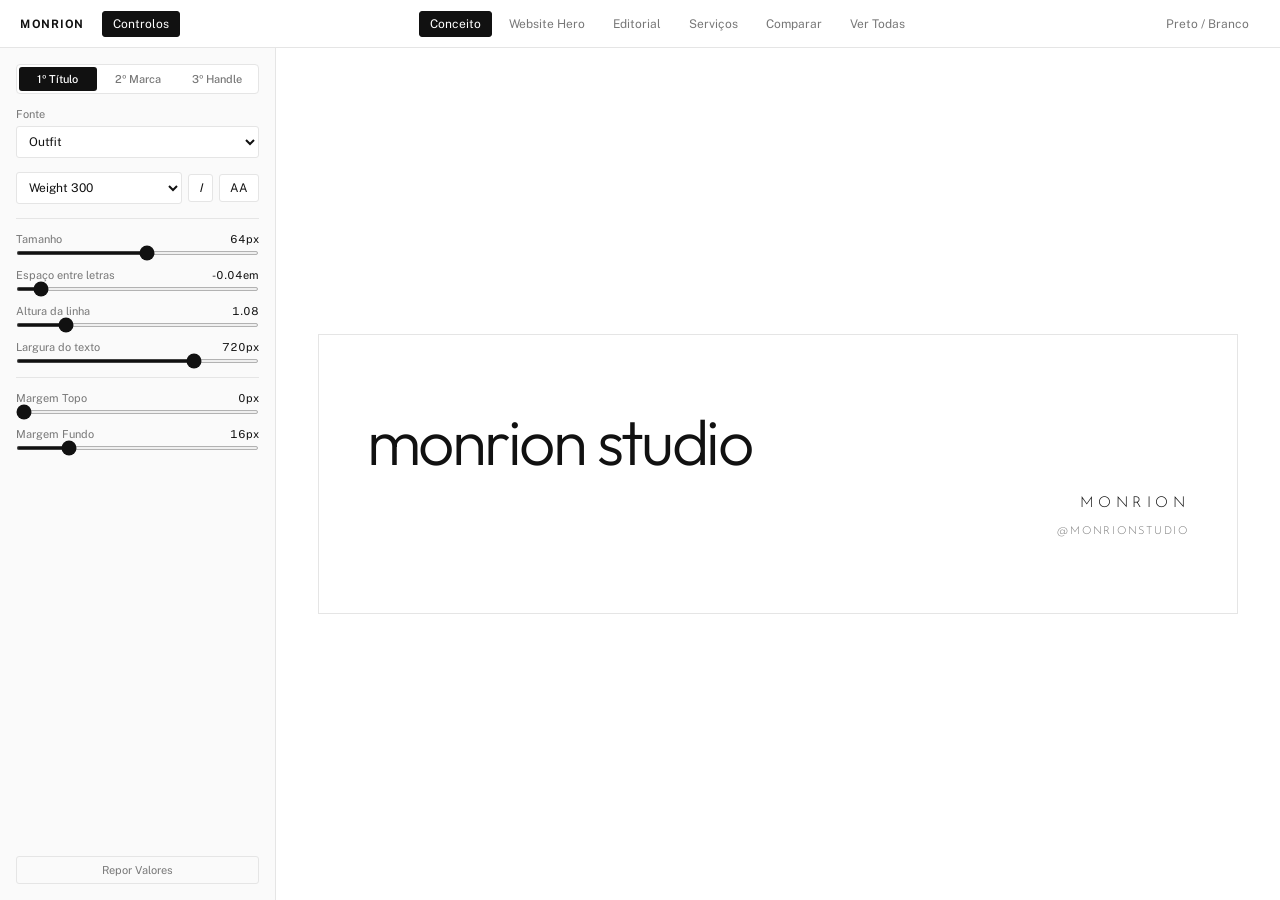
==== commit a02374f9: "Add side-by-side 2/3 font comparison tab" ====
--- a/index.html
+++ b/index.html
@@ -5,21 +5,8 @@
   <meta name="viewport" content="width=device-width, initial-scale=1.0" />
   <title>MONRION — Type Lab</title>
   <link rel="stylesheet" href="./fonts/fonts.css" />
+  <link rel="stylesheet" href="./handpickedfonts/fonts.css" />
   <style>
-    @font-face {
-      font-family: 'Godber';
-      src: url('./handpickedfonts/godber/Godber-Regular.ttf') format('truetype');
-      font-weight: normal;
-      font-style: normal;
-    }
-
-    @font-face {
-      font-family: 'Sifonn Pro';
-      src: url('./handpickedfonts/sifonn/SIFONN_PRO.otf') format('opentype');
-      font-weight: normal;
-      font-style: normal;
-    }
-
     @font-face {
       font-family: 'The Seasons';
       src: url('./fonts/TheSeasons-Regular.woff2') format('woff2'),
@@ -253,9 +240,10 @@
       font-size: var(--t1-size);
       letter-spacing: var(--t1-track);
       line-height: var(--t1-lh);
-      max-width: var(--t1-width);
+      max-width: min(var(--t1-width), 100%);
       margin-top: var(--t1-mt);
       margin-bottom: var(--t1-mb);
+      overflow-wrap: break-word;
     }
 
     .slot-2 {
@@ -266,9 +254,10 @@
       font-size: var(--t2-size);
       letter-spacing: var(--t2-track);
       line-height: var(--t2-lh);
-      max-width: var(--t2-width);
+      max-width: min(var(--t2-width), 100%);
       margin-top: var(--t2-mt);
       margin-bottom: var(--t2-mb);
+      overflow-wrap: break-word;
     }
 
     .slot-3 {
@@ -279,10 +268,11 @@
       font-size: var(--t3-size);
       letter-spacing: var(--t3-track);
       line-height: var(--t3-lh);
-      max-width: var(--t3-width);
+      max-width: min(var(--t3-width), 100%);
       margin-top: var(--t3-mt);
       margin-bottom: var(--t3-mb);
       color: var(--muted);
+      overflow-wrap: break-word;
     }
 
     .slot-4 {
@@ -293,10 +283,11 @@
       font-size: var(--t4-size);
       letter-spacing: var(--t4-track);
       line-height: var(--t4-lh);
-      max-width: var(--t4-width);
+      max-width: min(var(--t4-width), 100%);
       margin-top: var(--t4-mt);
       margin-bottom: var(--t4-mb);
       color: var(--muted);
+      overflow-wrap: break-word;
     }
 
     /* 1. Conceito */
@@ -410,11 +401,160 @@
       line-height: 1.15;
     }
 
+    /* Vista Comparar */
+    .compare-view {
+      display: none;
+      width: 100%;
+      max-width: 1080px;
+      flex-direction: column;
+      gap: 20px;
+      align-self: flex-start;
+    }
+
+    .compare-view.show { display: flex; }
+
+    .compare-bar {
+      display: flex;
+      flex-wrap: wrap;
+      align-items: center;
+      justify-content: space-between;
+      gap: 12px;
+      padding-bottom: 12px;
+      border-bottom: 1px solid var(--line);
+    }
+
+    .compare-input {
+      flex: 1;
+      min-width: 200px;
+      background: transparent;
+      color: var(--text);
+      border: 1px solid var(--line);
+      padding: 7px 10px;
+      font-family: 'Public Sans', sans-serif;
+      font-size: 13px;
+      border-radius: 3px;
+    }
+
+    .compare-cols {
+      display: grid;
+      grid-template-columns: repeat(3, 1fr);
+      gap: 20px;
+    }
+
+    .compare-cols.cols-2 {
+      grid-template-columns: repeat(2, 1fr);
+    }
+
+    .compare-cols.cols-2 .compare-card:nth-child(3) {
+      display: none;
+    }
+
+    .compare-card {
+      border: 1px solid var(--line);
+      padding: 24px 20px;
+      display: flex;
+      flex-direction: column;
+      gap: 16px;
+      min-width: 0;
+    }
+
+    .compare-card-controls {
+      display: flex;
+      flex-direction: column;
+      gap: 8px;
+      padding-bottom: 14px;
+      border-bottom: 1px solid var(--line);
+    }
+
+    .compare-sample-title {
+      font-size: clamp(1.8rem, 3.2vw, 2.8rem);
+      line-height: 1.1;
+      overflow-wrap: break-word;
+    }
+
+    .compare-sample-sub {
+      font-size: 13px;
+      color: var(--muted);
+      line-height: 1.6;
+      overflow-wrap: break-word;
+    }
+
+    .compare-use-btn {
+      margin-top: auto;
+      align-self: flex-start;
+      border: 1px solid var(--line);
+      font-size: 11px;
+    }
+
     @media (max-width: 820px) {
-      body { height: auto; overflow: auto; }
-      .workspace { flex-direction: column; }
-      .sidebar { width: 100%; border-right: none; border-bottom: 1px solid var(--line); }
-      .editorial, .service-row { grid-template-columns: 1fr; }
+      .compare-cols, .compare-cols.cols-2 {
+        grid-template-columns: 1fr;
+      }
+      body {
+        height: 100dvh;
+        overflow: hidden;
+      }
+      .topbar {
+        height: auto;
+        padding: 8px 12px;
+        gap: 8px;
+      }
+      .brand-title {
+        display: none;
+      }
+      #layoutButtons {
+        order: 3;
+        width: 100%;
+        overflow-x: auto;
+        flex-wrap: nowrap;
+        padding-bottom: 2px;
+        -webkit-overflow-scrolling: touch;
+      }
+      #layoutButtons button {
+        white-space: nowrap;
+        flex-shrink: 0;
+      }
+      .workspace {
+        flex-direction: column-reverse;
+        min-height: 0;
+      }
+      .sidebar {
+        width: 100%;
+        max-height: 44dvh;
+        border-right: none;
+        border-top: 1px solid var(--line);
+        padding: 12px 14px 20px;
+      }
+      main {
+        padding: 20px 14px;
+        align-items: flex-start;
+      }
+      .concept, .web-hero, .editorial, .services {
+        padding: 28px 20px;
+      }
+      .web-nav {
+        flex-wrap: wrap;
+        gap: 12px;
+        padding-bottom: 20px;
+        margin-bottom: 28px;
+      }
+      .web-links {
+        gap: 14px;
+      }
+      .editorial, .service-row {
+        grid-template-columns: 1fr;
+        gap: 16px;
+      }
+      .slot-1 {
+        font-size: min(var(--t1-size), 13vw);
+      }
+      .grid-view {
+        grid-template-columns: 1fr 1fr;
+        gap: 16px;
+      }
+      select, button {
+        min-height: 34px;
+      }
     }
   </style>
 </head>
@@ -431,6 +571,7 @@
       <button data-layout="hero">Website Hero</button>
       <button data-layout="editorial">Editorial</button>
       <button data-layout="services">Serviços</button>
+      <button id="compareBtn">Comparar</button>
       <button id="viewBtn">Ver Todas</button>
     </div>
 
@@ -455,11 +596,15 @@
 
       <div class="row-2">
         <select id="ctrlWeight">
+          <option value="100">Weight 100</option>
+          <option value="200">Weight 200</option>
           <option value="300">Weight 300</option>
           <option value="400">Weight 400</option>
           <option value="500">Weight 500</option>
           <option value="600">Weight 600</option>
           <option value="700">Weight 700</option>
+          <option value="800">Weight 800</option>
+          <option value="900">Weight 900</option>
         </select>
         <button id="ctrlItalic" class="toggle-btn" style="font-style:italic;" title="Itálico">I</button>
         <button id="ctrlCaps" class="toggle-btn" title="Maiúsculas">AA</button>
@@ -569,18 +714,24 @@
 
       <!-- Grelha Todas -->
       <div class="grid-view" id="gridView"></div>
+
+      <!-- Comparação 2 ou 3 fontes -->
+      <div class="compare-view" id="compareView">
+        <div class="compare-bar">
+          <input type="text" id="compareText" class="compare-input" value="monrion studio" placeholder="Texto de comparação..." />
+          <div class="topbar-group">
+            <button id="cols2Btn">2 Colunas</button>
+            <button id="cols3Btn" class="active">3 Colunas</button>
+          </div>
+        </div>
+        <div class="compare-cols" id="compareCols"></div>
+      </div>
     </main>
   </div>
 
+  <script src="./handpickedfonts/handpicked.js"></script>
   <script>
-    const fontGroups = [
-      {
-        label: 'Handpicked',
-        items: [
-          { name: 'Sifonn Pro', css: "'Sifonn Pro', sans-serif" },
-          { name: 'Godber', css: "'Godber', sans-serif" }
-        ]
-      },
+    const baseGroups = [
       {
         label: 'Sans-Serif',
         items: [
@@ -607,6 +758,7 @@
         ]
       }
     ];
+    const fontGroups = [...(window.HANDPICKED_GROUPS || []), ...baseGroups];
 
     const defaults = {
       t1: { font: "'Outfit', sans-serif", weight: '300', style: 'normal', caps: 'none', size: 64, track: -0.04, lh: 1.08, width: 720, mt: 0, mb: 16 },
@@ -770,6 +922,8 @@
 
     const gridView = document.getElementById('gridView');
     const viewBtn = document.getElementById('viewBtn');
+    const compareView = document.getElementById('compareView');
+    const compareBtn = document.getElementById('compareBtn');
     const stages = document.querySelectorAll('.stage');
     const layoutBtns = document.querySelectorAll('[data-layout]');
     let currentLayout = 'concept';
@@ -778,6 +932,8 @@
       currentLayout = name;
       gridView.classList.remove('show');
       viewBtn.classList.remove('active');
+      compareView.classList.remove('show');
+      compareBtn.classList.remove('active');
       stages.forEach(s => s.classList.remove('active'));
       document.getElementById(`stage-${name}`).classList.add('active');
       layoutBtns.forEach(b => b.classList.toggle('active', b.dataset.layout === name));
@@ -807,6 +963,8 @@
     viewBtn.addEventListener('click', () => {
       const showingGrid = gridView.classList.toggle('show');
       viewBtn.classList.toggle('active', showingGrid);
+      compareView.classList.remove('show');
+      compareBtn.classList.remove('active');
       if (showingGrid) {
         stages.forEach(s => s.classList.remove('active'));
         layoutBtns.forEach(b => b.classList.remove('active'));
@@ -815,6 +973,125 @@
       }
     });
 
+    // Comparador de 2 ou 3 fontes
+    const compareCols = document.getElementById('compareCols');
+    const compareText = document.getElementById('compareText');
+    const cols2Btn = document.getElementById('cols2Btn');
+    const cols3Btn = document.getElementById('cols3Btn');
+    const compareDefaults = [
+      "'Outfit', sans-serif",
+      "'Playfair Display', serif",
+      "'Godber', sans-serif"
+    ];
+
+    function buildCompareCards() {
+      compareCols.innerHTML = '';
+      compareDefaults.forEach((defFont, idx) => {
+        const card = document.createElement('div');
+        card.className = 'compare-card';
+        card.innerHTML = `
+          <div class="compare-card-controls">
+            <select class="cmp-font"></select>
+            <div class="row-2">
+              <select class="cmp-weight">
+                <option value="100">100</option>
+                <option value="200">200</option>
+                <option value="300" selected>300</option>
+                <option value="400">400</option>
+                <option value="500">500</option>
+                <option value="600">600</option>
+                <option value="700">700</option>
+                <option value="800">800</option>
+                <option value="900">900</option>
+              </select>
+              <button class="toggle-btn cmp-italic" style="font-style:italic;">I</button>
+              <button class="toggle-btn cmp-caps">AA</button>
+            </div>
+          </div>
+          <div class="compare-sample-title">monrion studio</div>
+          <div class="compare-sample-sub">MONRION DIGITAL STUDIO — Elegância silenciosa em cada detalhe digital.</div>
+          <button class="compare-use-btn">Usar no Primário</button>
+        `;
+
+        const selFont = card.querySelector('.cmp-font');
+        fontGroups.forEach(group => {
+          const og = document.createElement('optgroup');
+          og.label = group.label;
+          group.items.forEach(item => {
+            const opt = document.createElement('option');
+            opt.value = item.css;
+            opt.textContent = item.name;
+            if (item.css === defFont) opt.selected = true;
+            og.appendChild(opt);
+          });
+          selFont.appendChild(og);
+        });
+
+        const selWeight = card.querySelector('.cmp-weight');
+        const btnItalic = card.querySelector('.cmp-italic');
+        const btnCaps = card.querySelector('.cmp-caps');
+        const titleEl = card.querySelector('.compare-sample-title');
+        const subEl = card.querySelector('.compare-sample-sub');
+
+        function updateCard() {
+          titleEl.style.fontFamily = selFont.value;
+          titleEl.style.fontWeight = selWeight.value;
+          titleEl.style.fontStyle = btnItalic.classList.contains('active') ? 'italic' : 'normal';
+          titleEl.style.textTransform = btnCaps.classList.contains('active') ? 'uppercase' : 'none';
+          subEl.style.fontFamily = selFont.value;
+        }
+
+        selFont.addEventListener('change', updateCard);
+        selWeight.addEventListener('change', updateCard);
+        btnItalic.addEventListener('click', () => { btnItalic.classList.toggle('active'); updateCard(); });
+        btnCaps.addEventListener('click', () => { btnCaps.classList.toggle('active'); updateCard(); });
+        card.querySelector('.compare-use-btn').addEventListener('click', () => {
+          state.t1.font = selFont.value;
+          state.t1.weight = selWeight.value;
+          state.t1.style = btnItalic.classList.contains('active') ? 'italic' : 'normal';
+          state.t1.caps = btnCaps.classList.contains('active') ? 'uppercase' : 'none';
+          applyState('t1');
+          showLayout(currentLayout);
+          selectSlot('t1');
+        });
+
+        updateCard();
+        compareCols.appendChild(card);
+      });
+    }
+
+    buildCompareCards();
+
+    compareText.addEventListener('input', (e) => {
+      const val = e.target.value || 'monrion studio';
+      document.querySelectorAll('.compare-sample-title').forEach(el => { el.textContent = val; });
+    });
+
+    cols2Btn.addEventListener('click', () => {
+      compareCols.classList.add('cols-2');
+      cols2Btn.classList.add('active');
+      cols3Btn.classList.remove('active');
+    });
+
+    cols3Btn.addEventListener('click', () => {
+      compareCols.classList.remove('cols-2');
+      cols3Btn.classList.add('active');
+      cols2Btn.classList.remove('active');
+    });
+
+    compareBtn.addEventListener('click', () => {
+      const showing = compareView.classList.toggle('show');
+      compareBtn.classList.toggle('active', showing);
+      gridView.classList.remove('show');
+      viewBtn.classList.remove('active');
+      if (showing) {
+        stages.forEach(s => s.classList.remove('active'));
+        layoutBtns.forEach(b => b.classList.remove('active'));
+      } else {
+        showLayout(currentLayout);
+      }
+    });
+
     ['t1', 't2', 't3', 't4'].forEach(applyState);
     renderSlotTabs('concept');
   </script>
--- a/fonts/fonts.css
+++ b/fonts/fonts.css
@@ -4,7 +4,7 @@
   font-style: normal;
   font-weight: 400;
   font-display: swap;
-  src: url(./serif/Cinzel/Cinzel_01.woff2) format('woff2');
+  src: url('./serif/Cinzel/Cinzel_01.woff2') format('woff2');
   unicode-range: U+0100-02BA, U+02BD-02C5, U+02C7-02CC, U+02CE-02D7, U+02DD-02FF, U+0304, U+0308, U+0329, U+1D00-1DBF, U+1E00-1E9F, U+1EF2-1EFF, U+2020, U+20A0-20AB, U+20AD-20C4, U+2113, U+2C60-2C7F, U+A720-A7FF;
 }
 /* latin */
@@ -13,7 +13,7 @@
   font-style: normal;
   font-weight: 400;
   font-display: swap;
-  src: url(./serif/Cinzel/Cinzel_02.woff2) format('woff2');
+  src: url('./serif/Cinzel/Cinzel_02.woff2') format('woff2');
   unicode-range: U+0000-00FF, U+0131, U+0152-0153, U+02BB-02BC, U+02C6, U+02DA, U+02DC, U+0304, U+0308, U+0329, U+2000-206F, U+20AC, U+2122, U+2191, U+2193, U+2212, U+2215, U+FEFF, U+FFFD;
 }
 /* latin-ext */
@@ -22,7 +22,7 @@
   font-style: normal;
   font-weight: 600;
   font-display: swap;
-  src: url(./serif/Cinzel/Cinzel_03.woff2) format('woff2');
+  src: url('./serif/Cinzel/Cinzel_03.woff2') format('woff2');
   unicode-range: U+0100-02BA, U+02BD-02C5, U+02C7-02CC, U+02CE-02D7, U+02DD-02FF, U+0304, U+0308, U+0329, U+1D00-1DBF, U+1E00-1E9F, U+1EF2-1EFF, U+2020, U+20A0-20AB, U+20AD-20C4, U+2113, U+2C60-2C7F, U+A720-A7FF;
 }
 /* latin */
@@ -31,25 +31,25 @@
   font-style: normal;
   font-weight: 600;
   font-display: swap;
-  src: url(./serif/Cinzel/Cinzel_04.woff2) format('woff2');
-  unicode-range: U+0000-00FF, U+0131, U+0152-0153, U+02BB-02BC, U+02C6, U+02DA, U+02DC, U+0304, U+0308, U+0329, U+2000-206F, U+20AC, U+2122, U+2191, U+2193, U+2212, U+2215, U+FEFF, U+FFFD;
-}
-/* cyrillic-ext */
-@font-face {
-  font-family: 'Inter';
-  font-style: normal;
-  font-weight: 300;
-  font-display: swap;
-  src: url(./sans-serif/Inter/Inter_01.woff2) format('woff2');
-  unicode-range: U+0460-052F, U+1C80-1C8A, U+20B4, U+2DE0-2DFF, U+A640-A69F, U+FE2E-FE2F;
-}
-/* cyrillic */
-@font-face {
-  font-family: 'Inter';
-  font-style: normal;
-  font-weight: 300;
-  font-display: swap;
-  src: url(./sans-serif/Inter/Inter_02.woff2) format('woff2');
+  src: url('./serif/Cinzel/Cinzel_04.woff2') format('woff2');
+  unicode-range: U+0000-00FF, U+0131, U+0152-0153, U+02BB-02BC, U+02C6, U+02DA, U+02DC, U+0304, U+0308, U+0329, U+2000-206F, U+20AC, U+2122, U+2191, U+2193, U+2212, U+2215, U+FEFF, U+FFFD;
+}
+/* cyrillic-ext */
+@font-face {
+  font-family: 'Inter';
+  font-style: normal;
+  font-weight: 300;
+  font-display: swap;
+  src: url('./sans-serif/Inter/Inter_01.woff2') format('woff2');
+  unicode-range: U+0460-052F, U+1C80-1C8A, U+20B4, U+2DE0-2DFF, U+A640-A69F, U+FE2E-FE2F;
+}
+/* cyrillic */
+@font-face {
+  font-family: 'Inter';
+  font-style: normal;
+  font-weight: 300;
+  font-display: swap;
+  src: url('./sans-serif/Inter/Inter_02.woff2') format('woff2');
   unicode-range: U+0301, U+0400-045F, U+0490-0491, U+04B0-04B1, U+2116;
 }
 /* greek-ext */
@@ -58,7 +58,7 @@
   font-style: normal;
   font-weight: 300;
   font-display: swap;
-  src: url(./sans-serif/Inter/Inter_03.woff2) format('woff2');
+  src: url('./sans-serif/Inter/Inter_03.woff2') format('woff2');
   unicode-range: U+1F00-1FFF;
 }
 /* greek */
@@ -67,7 +67,7 @@
   font-style: normal;
   font-weight: 300;
   font-display: swap;
-  src: url(./sans-serif/Inter/Inter_04.woff2) format('woff2');
+  src: url('./sans-serif/Inter/Inter_04.woff2') format('woff2');
   unicode-range: U+0370-0377, U+037A-037F, U+0384-038A, U+038C, U+038E-03A1, U+03A3-03FF;
 }
 /* vietnamese */
@@ -76,43 +76,43 @@
   font-style: normal;
   font-weight: 300;
   font-display: swap;
-  src: url(./sans-serif/Inter/Inter_05.woff2) format('woff2');
-  unicode-range: U+0102-0103, U+0110-0111, U+0128-0129, U+0168-0169, U+01A0-01A1, U+01AF-01B0, U+0300-0301, U+0303-0304, U+0308-0309, U+0323, U+0329, U+1EA0-1EF9, U+20AB;
-}
-/* latin-ext */
-@font-face {
-  font-family: 'Inter';
-  font-style: normal;
-  font-weight: 300;
-  font-display: swap;
-  src: url(./sans-serif/Inter/Inter_06.woff2) format('woff2');
-  unicode-range: U+0100-02BA, U+02BD-02C5, U+02C7-02CC, U+02CE-02D7, U+02DD-02FF, U+0304, U+0308, U+0329, U+1D00-1DBF, U+1E00-1E9F, U+1EF2-1EFF, U+2020, U+20A0-20AB, U+20AD-20C4, U+2113, U+2C60-2C7F, U+A720-A7FF;
-}
-/* latin */
-@font-face {
-  font-family: 'Inter';
-  font-style: normal;
-  font-weight: 300;
-  font-display: swap;
-  src: url(./sans-serif/Inter/Inter_07.woff2) format('woff2');
-  unicode-range: U+0000-00FF, U+0131, U+0152-0153, U+02BB-02BC, U+02C6, U+02DA, U+02DC, U+0304, U+0308, U+0329, U+2000-206F, U+20AC, U+2122, U+2191, U+2193, U+2212, U+2215, U+FEFF, U+FFFD;
-}
-/* cyrillic-ext */
-@font-face {
-  font-family: 'Inter';
-  font-style: normal;
-  font-weight: 400;
-  font-display: swap;
-  src: url(./sans-serif/Inter/Inter_08.woff2) format('woff2');
-  unicode-range: U+0460-052F, U+1C80-1C8A, U+20B4, U+2DE0-2DFF, U+A640-A69F, U+FE2E-FE2F;
-}
-/* cyrillic */
-@font-face {
-  font-family: 'Inter';
-  font-style: normal;
-  font-weight: 400;
-  font-display: swap;
-  src: url(./sans-serif/Inter/Inter_09.woff2) format('woff2');
+  src: url('./sans-serif/Inter/Inter_05.woff2') format('woff2');
+  unicode-range: U+0102-0103, U+0110-0111, U+0128-0129, U+0168-0169, U+01A0-01A1, U+01AF-01B0, U+0300-0301, U+0303-0304, U+0308-0309, U+0323, U+0329, U+1EA0-1EF9, U+20AB;
+}
+/* latin-ext */
+@font-face {
+  font-family: 'Inter';
+  font-style: normal;
+  font-weight: 300;
+  font-display: swap;
+  src: url('./sans-serif/Inter/Inter_06.woff2') format('woff2');
+  unicode-range: U+0100-02BA, U+02BD-02C5, U+02C7-02CC, U+02CE-02D7, U+02DD-02FF, U+0304, U+0308, U+0329, U+1D00-1DBF, U+1E00-1E9F, U+1EF2-1EFF, U+2020, U+20A0-20AB, U+20AD-20C4, U+2113, U+2C60-2C7F, U+A720-A7FF;
+}
+/* latin */
+@font-face {
+  font-family: 'Inter';
+  font-style: normal;
+  font-weight: 300;
+  font-display: swap;
+  src: url('./sans-serif/Inter/Inter_07.woff2') format('woff2');
+  unicode-range: U+0000-00FF, U+0131, U+0152-0153, U+02BB-02BC, U+02C6, U+02DA, U+02DC, U+0304, U+0308, U+0329, U+2000-206F, U+20AC, U+2122, U+2191, U+2193, U+2212, U+2215, U+FEFF, U+FFFD;
+}
+/* cyrillic-ext */
+@font-face {
+  font-family: 'Inter';
+  font-style: normal;
+  font-weight: 400;
+  font-display: swap;
+  src: url('./sans-serif/Inter/Inter_08.woff2') format('woff2');
+  unicode-range: U+0460-052F, U+1C80-1C8A, U+20B4, U+2DE0-2DFF, U+A640-A69F, U+FE2E-FE2F;
+}
+/* cyrillic */
+@font-face {
+  font-family: 'Inter';
+  font-style: normal;
+  font-weight: 400;
+  font-display: swap;
+  src: url('./sans-serif/Inter/Inter_09.woff2') format('woff2');
   unicode-range: U+0301, U+0400-045F, U+0490-0491, U+04B0-04B1, U+2116;
 }
 /* greek-ext */
@@ -121,7 +121,7 @@
   font-style: normal;
   font-weight: 400;
   font-display: swap;
-  src: url(./sans-serif/Inter/Inter_10.woff2) format('woff2');
+  src: url('./sans-serif/Inter/Inter_10.woff2') format('woff2');
   unicode-range: U+1F00-1FFF;
 }
 /* greek */
@@ -130,7 +130,7 @@
   font-style: normal;
   font-weight: 400;
   font-display: swap;
-  src: url(./sans-serif/Inter/Inter_11.woff2) format('woff2');
+  src: url('./sans-serif/Inter/Inter_11.woff2') format('woff2');
   unicode-range: U+0370-0377, U+037A-037F, U+0384-038A, U+038C, U+038E-03A1, U+03A3-03FF;
 }
 /* vietnamese */
@@ -139,43 +139,43 @@
   font-style: normal;
   font-weight: 400;
   font-display: swap;
-  src: url(./sans-serif/Inter/Inter_12.woff2) format('woff2');
-  unicode-range: U+0102-0103, U+0110-0111, U+0128-0129, U+0168-0169, U+01A0-01A1, U+01AF-01B0, U+0300-0301, U+0303-0304, U+0308-0309, U+0323, U+0329, U+1EA0-1EF9, U+20AB;
-}
-/* latin-ext */
-@font-face {
-  font-family: 'Inter';
-  font-style: normal;
-  font-weight: 400;
-  font-display: swap;
-  src: url(./sans-serif/Inter/Inter_13.woff2) format('woff2');
-  unicode-range: U+0100-02BA, U+02BD-02C5, U+02C7-02CC, U+02CE-02D7, U+02DD-02FF, U+0304, U+0308, U+0329, U+1D00-1DBF, U+1E00-1E9F, U+1EF2-1EFF, U+2020, U+20A0-20AB, U+20AD-20C4, U+2113, U+2C60-2C7F, U+A720-A7FF;
-}
-/* latin */
-@font-face {
-  font-family: 'Inter';
-  font-style: normal;
-  font-weight: 400;
-  font-display: swap;
-  src: url(./sans-serif/Inter/Inter_14.woff2) format('woff2');
-  unicode-range: U+0000-00FF, U+0131, U+0152-0153, U+02BB-02BC, U+02C6, U+02DA, U+02DC, U+0304, U+0308, U+0329, U+2000-206F, U+20AC, U+2122, U+2191, U+2193, U+2212, U+2215, U+FEFF, U+FFFD;
-}
-/* cyrillic-ext */
-@font-face {
-  font-family: 'Inter';
-  font-style: normal;
-  font-weight: 500;
-  font-display: swap;
-  src: url(./sans-serif/Inter/Inter_15.woff2) format('woff2');
-  unicode-range: U+0460-052F, U+1C80-1C8A, U+20B4, U+2DE0-2DFF, U+A640-A69F, U+FE2E-FE2F;
-}
-/* cyrillic */
-@font-face {
-  font-family: 'Inter';
-  font-style: normal;
-  font-weight: 500;
-  font-display: swap;
-  src: url(./sans-serif/Inter/Inter_16.woff2) format('woff2');
+  src: url('./sans-serif/Inter/Inter_12.woff2') format('woff2');
+  unicode-range: U+0102-0103, U+0110-0111, U+0128-0129, U+0168-0169, U+01A0-01A1, U+01AF-01B0, U+0300-0301, U+0303-0304, U+0308-0309, U+0323, U+0329, U+1EA0-1EF9, U+20AB;
+}
+/* latin-ext */
+@font-face {
+  font-family: 'Inter';
+  font-style: normal;
+  font-weight: 400;
+  font-display: swap;
+  src: url('./sans-serif/Inter/Inter_13.woff2') format('woff2');
+  unicode-range: U+0100-02BA, U+02BD-02C5, U+02C7-02CC, U+02CE-02D7, U+02DD-02FF, U+0304, U+0308, U+0329, U+1D00-1DBF, U+1E00-1E9F, U+1EF2-1EFF, U+2020, U+20A0-20AB, U+20AD-20C4, U+2113, U+2C60-2C7F, U+A720-A7FF;
+}
+/* latin */
+@font-face {
+  font-family: 'Inter';
+  font-style: normal;
+  font-weight: 400;
+  font-display: swap;
+  src: url('./sans-serif/Inter/Inter_14.woff2') format('woff2');
+  unicode-range: U+0000-00FF, U+0131, U+0152-0153, U+02BB-02BC, U+02C6, U+02DA, U+02DC, U+0304, U+0308, U+0329, U+2000-206F, U+20AC, U+2122, U+2191, U+2193, U+2212, U+2215, U+FEFF, U+FFFD;
+}
+/* cyrillic-ext */
+@font-face {
+  font-family: 'Inter';
+  font-style: normal;
+  font-weight: 500;
+  font-display: swap;
+  src: url('./sans-serif/Inter/Inter_15.woff2') format('woff2');
+  unicode-range: U+0460-052F, U+1C80-1C8A, U+20B4, U+2DE0-2DFF, U+A640-A69F, U+FE2E-FE2F;
+}
+/* cyrillic */
+@font-face {
+  font-family: 'Inter';
+  font-style: normal;
+  font-weight: 500;
+  font-display: swap;
+  src: url('./sans-serif/Inter/Inter_16.woff2') format('woff2');
   unicode-range: U+0301, U+0400-045F, U+0490-0491, U+04B0-04B1, U+2116;
 }
 /* greek-ext */
@@ -184,7 +184,7 @@
   font-style: normal;
   font-weight: 500;
   font-display: swap;
-  src: url(./sans-serif/Inter/Inter_17.woff2) format('woff2');
+  src: url('./sans-serif/Inter/Inter_17.woff2') format('woff2');
   unicode-range: U+1F00-1FFF;
 }
 /* greek */
@@ -193,7 +193,7 @@
   font-style: normal;
   font-weight: 500;
   font-display: swap;
-  src: url(./sans-serif/Inter/Inter_18.woff2) format('woff2');
+  src: url('./sans-serif/Inter/Inter_18.woff2') format('woff2');
   unicode-range: U+0370-0377, U+037A-037F, U+0384-038A, U+038C, U+038E-03A1, U+03A3-03FF;
 }
 /* vietnamese */
@@ -202,25 +202,25 @@
   font-style: normal;
   font-weight: 500;
   font-display: swap;
-  src: url(./sans-serif/Inter/Inter_19.woff2) format('woff2');
-  unicode-range: U+0102-0103, U+0110-0111, U+0128-0129, U+0168-0169, U+01A0-01A1, U+01AF-01B0, U+0300-0301, U+0303-0304, U+0308-0309, U+0323, U+0329, U+1EA0-1EF9, U+20AB;
-}
-/* latin-ext */
-@font-face {
-  font-family: 'Inter';
-  font-style: normal;
-  font-weight: 500;
-  font-display: swap;
-  src: url(./sans-serif/Inter/Inter_20.woff2) format('woff2');
-  unicode-range: U+0100-02BA, U+02BD-02C5, U+02C7-02CC, U+02CE-02D7, U+02DD-02FF, U+0304, U+0308, U+0329, U+1D00-1DBF, U+1E00-1E9F, U+1EF2-1EFF, U+2020, U+20A0-20AB, U+20AD-20C4, U+2113, U+2C60-2C7F, U+A720-A7FF;
-}
-/* latin */
-@font-face {
-  font-family: 'Inter';
-  font-style: normal;
-  font-weight: 500;
-  font-display: swap;
-  src: url(./sans-serif/Inter/Inter_21.woff2) format('woff2');
+  src: url('./sans-serif/Inter/Inter_19.woff2') format('woff2');
+  unicode-range: U+0102-0103, U+0110-0111, U+0128-0129, U+0168-0169, U+01A0-01A1, U+01AF-01B0, U+0300-0301, U+0303-0304, U+0308-0309, U+0323, U+0329, U+1EA0-1EF9, U+20AB;
+}
+/* latin-ext */
+@font-face {
+  font-family: 'Inter';
+  font-style: normal;
+  font-weight: 500;
+  font-display: swap;
+  src: url('./sans-serif/Inter/Inter_20.woff2') format('woff2');
+  unicode-range: U+0100-02BA, U+02BD-02C5, U+02C7-02CC, U+02CE-02D7, U+02DD-02FF, U+0304, U+0308, U+0329, U+1D00-1DBF, U+1E00-1E9F, U+1EF2-1EFF, U+2020, U+20A0-20AB, U+20AD-20C4, U+2113, U+2C60-2C7F, U+A720-A7FF;
+}
+/* latin */
+@font-face {
+  font-family: 'Inter';
+  font-style: normal;
+  font-weight: 500;
+  font-display: swap;
+  src: url('./sans-serif/Inter/Inter_21.woff2') format('woff2');
   unicode-range: U+0000-00FF, U+0131, U+0152-0153, U+02BB-02BC, U+02C6, U+02DA, U+02DC, U+0304, U+0308, U+0329, U+2000-206F, U+20AC, U+2122, U+2191, U+2193, U+2212, U+2215, U+FEFF, U+FFFD;
 }
 /* latin */
@@ -229,7 +229,7 @@
   font-style: normal;
   font-weight: 400;
   font-display: swap;
-  src: url(./serif/Italiana/Italiana_01.woff2) format('woff2');
+  src: url('./serif/Italiana/Italiana_01.woff2') format('woff2');
   unicode-range: U+0000-00FF, U+0131, U+0152-0153, U+02BB-02BC, U+02C6, U+02DA, U+02DC, U+0304, U+0308, U+0329, U+2000-206F, U+20AC, U+2122, U+2191, U+2193, U+2212, U+2215, U+FEFF, U+FFFD;
 }
 /* latin-ext */
@@ -238,7 +238,7 @@
   font-style: normal;
   font-weight: 300;
   font-display: swap;
-  src: url(./sans-serif/Lato/Lato_01.woff2) format('woff2');
+  src: url('./sans-serif/Lato/Lato_01.woff2') format('woff2');
   unicode-range: U+0100-02BA, U+02BD-02C5, U+02C7-02CC, U+02CE-02D7, U+02DD-02FF, U+0304, U+0308, U+0329, U+1D00-1DBF, U+1E00-1E9F, U+1EF2-1EFF, U+2020, U+20A0-20AB, U+20AD-20C4, U+2113, U+2C60-2C7F, U+A720-A7FF;
 }
 /* latin */
@@ -247,7 +247,7 @@
   font-style: normal;
   font-weight: 300;
   font-display: swap;
-  src: url(./sans-serif/Lato/Lato_02.woff2) format('woff2');
+  src: url('./sans-serif/Lato/Lato_02.woff2') format('woff2');
   unicode-range: U+0000-00FF, U+0131, U+0152-0153, U+02BB-02BC, U+02C6, U+02DA, U+02DC, U+0304, U+0308, U+0329, U+2000-206F, U+20AC, U+2122, U+2191, U+2193, U+2212, U+2215, U+FEFF, U+FFFD;
 }
 /* latin-ext */
@@ -256,7 +256,7 @@
   font-style: normal;
   font-weight: 400;
   font-display: swap;
-  src: url(./sans-serif/Lato/Lato_03.woff2) format('woff2');
+  src: url('./sans-serif/Lato/Lato_03.woff2') format('woff2');
   unicode-range: U+0100-02BA, U+02BD-02C5, U+02C7-02CC, U+02CE-02D7, U+02DD-02FF, U+0304, U+0308, U+0329, U+1D00-1DBF, U+1E00-1E9F, U+1EF2-1EFF, U+2020, U+20A0-20AB, U+20AD-20C4, U+2113, U+2C60-2C7F, U+A720-A7FF;
 }
 /* latin */
@@ -265,7 +265,7 @@
   font-style: normal;
   font-weight: 400;
   font-display: swap;
-  src: url(./sans-serif/Lato/Lato_04.woff2) format('woff2');
+  src: url('./sans-serif/Lato/Lato_04.woff2') format('woff2');
   unicode-range: U+0000-00FF, U+0131, U+0152-0153, U+02BB-02BC, U+02C6, U+02DA, U+02DC, U+0304, U+0308, U+0329, U+2000-206F, U+20AC, U+2122, U+2191, U+2193, U+2212, U+2215, U+FEFF, U+FFFD;
 }
 /* latin-ext */
@@ -274,7 +274,7 @@
   font-style: normal;
   font-weight: 700;
   font-display: swap;
-  src: url(./sans-serif/Lato/Lato_05.woff2) format('woff2');
+  src: url('./sans-serif/Lato/Lato_05.woff2') format('woff2');
   unicode-range: U+0100-02BA, U+02BD-02C5, U+02C7-02CC, U+02CE-02D7, U+02DD-02FF, U+0304, U+0308, U+0329, U+1D00-1DBF, U+1E00-1E9F, U+1EF2-1EFF, U+2020, U+20A0-20AB, U+20AD-20C4, U+2113, U+2C60-2C7F, U+A720-A7FF;
 }
 /* latin */
@@ -283,7 +283,7 @@
   font-style: normal;
   font-weight: 700;
   font-display: swap;
-  src: url(./sans-serif/Lato/Lato_06.woff2) format('woff2');
+  src: url('./sans-serif/Lato/Lato_06.woff2') format('woff2');
   unicode-range: U+0000-00FF, U+0131, U+0152-0153, U+02BB-02BC, U+02C6, U+02DA, U+02DC, U+0304, U+0308, U+0329, U+2000-206F, U+20AC, U+2122, U+2191, U+2193, U+2212, U+2215, U+FEFF, U+FFFD;
 }
 /* cyrillic-ext */
@@ -292,7 +292,7 @@
   font-style: italic;
   font-weight: 400;
   font-display: swap;
-  src: url(./serif/Lora/Lora_01.woff2) format('woff2');
+  src: url('./serif/Lora/Lora_01.woff2') format('woff2');
   unicode-range: U+0460-052F, U+1C80-1C8A, U+20B4, U+2DE0-2DFF, U+A640-A69F, U+FE2E-FE2F;
 }
 /* cyrillic */
@@ -301,7 +301,7 @@
   font-style: italic;
   font-weight: 400;
   font-display: swap;
-  src: url(./serif/Lora/Lora_02.woff2) format('woff2');
+  src: url('./serif/Lora/Lora_02.woff2') format('woff2');
   unicode-range: U+0301, U+0400-045F, U+0490-0491, U+04B0-04B1, U+2116;
 }
 /* math */
@@ -310,7 +310,7 @@
   font-style: italic;
   font-weight: 400;
   font-display: swap;
-  src: url(./serif/Lora/Lora_03.woff2) format('woff2');
+  src: url('./serif/Lora/Lora_03.woff2') format('woff2');
   unicode-range: U+0302-0303, U+0305, U+0307-0308, U+0310, U+0312, U+0315, U+031A, U+0326-0327, U+032C, U+032F-0330, U+0332-0333, U+0338, U+033A, U+0346, U+034D, U+0391-03A1, U+03A3-03A9, U+03B1-03C9, U+03D1, U+03D5-03D6, U+03F0-03F1, U+03F4-03F5, U+2016-2017, U+2034-2038, U+203C, U+2040, U+2043, U+2047, U+2050, U+2057, U+205F, U+2070-2071, U+2074-209F, U+20D0-20DC, U+20E1, U+20E5-20EF, U+2100-2112, U+2114-2115, U+2117-2121, U+2123-214F, U+2190, U+2192, U+2194-21AE, U+21B0-21E5, U+21F1-21F2, U+21F4-2211, U+2213-2214, U+2216-22FF, U+2308-230B, U+2310, U+2319, U+231C-2321, U+2336-237A, U+237C, U+2395, U+239B-23B7, U+23D0, U+23DC-23E1, U+2474-2475, U+25AF, U+25B3, U+25B7, U+25BD, U+25C1, U+25CA, U+25CC, U+25FB, U+266D-266F, U+27C0-27FF, U+2900-2AFF, U+2B0E-2B11, U+2B30-2B4C, U+2BFE, U+3030, U+FF5B, U+FF5D, U+1D400-1D7FF, U+1EE00-1EEFF;
 }
 /* symbols */
@@ -319,7 +319,7 @@
   font-style: italic;
   font-weight: 400;
   font-display: swap;
-  src: url(./serif/Lora/Lora_04.woff2) format('woff2');
+  src: url('./serif/Lora/Lora_04.woff2') format('woff2');
   unicode-range: U+0001-000C, U+000E-001F, U+007F-009F, U+20DD-20E0, U+20E2-20E4, U+2150-218F, U+2190, U+2192, U+2194-2199, U+21AF, U+21E6-21F0, U+21F3, U+2218-2219, U+2299, U+22C4-22C6, U+2300-243F, U+2440-244A, U+2460-24FF, U+25A0-27BF, U+2800-28FF, U+2921-2922, U+2981, U+29BF, U+29EB, U+2B00-2BFF, U+4DC0-4DFF, U+FFF9-FFFB, U+10140-1018E, U+10190-1019C, U+101A0, U+101D0-101FD, U+102E0-102FB, U+10E60-10E7E, U+1D2C0-1D2D3, U+1D2E0-1D37F, U+1F000-1F0FF, U+1F100-1F1AE, U+1F1E6-1F1FF, U+1F30D-1F30F, U+1F315, U+1F31C, U+1F31E, U+1F320-1F32C, U+1F336, U+1F378, U+1F37D, U+1F382, U+1F393-1F39F, U+1F3A7-1F3A8, U+1F3AC-1F3AF, U+1F3C2, U+1F3C4-1F3C6, U+1F3CA-1F3CE, U+1F3D4-1F3E0, U+1F3ED, U+1F3F1-1F3F3, U+1F3F5-1F3F7, U+1F408, U+1F415, U+1F41F, U+1F426, U+1F43F, U+1F441-1F442, U+1F444, U+1F446-1F449, U+1F44C-1F44E, U+1F453, U+1F46A, U+1F47D, U+1F4A3, U+1F4B0, U+1F4B3, U+1F4B9, U+1F4BB, U+1F4BF, U+1F4C8-1F4CB, U+1F4D6, U+1F4DA, U+1F4DF, U+1F4E3-1F4E6, U+1F4EA-1F4ED, U+1F4F7, U+1F4F9-1F4FB, U+1F4FD-1F4FE, U+1F503, U+1F507-1F50B, U+1F50D, U+1F512-1F513, U+1F53E-1F54A, U+1F54F-1F5FA, U+1F610, U+1F650-1F67F, U+1F687, U+1F68D, U+1F691, U+1F694, U+1F698, U+1F6AD, U+1F6B2, U+1F6B9-1F6BA, U+1F6BC, U+1F6C6-1F6CF, U+1F6D3-1F6D7, U+1F6E0-1F6EA, U+1F6F0-1F6F3, U+1F6F7-1F6FC, U+1F700-1F80B, U+1F810-1F847, U+1F850-1F859, U+1F860-1F887, U+1F890-1F8AD, U+1F8B0-1F8BB, U+1F8C0-1F8C1, U+1F8D0-1F8D8, U+1F900-1F90B, U+1F93B, U+1F946, U+1F984, U+1F996, U+1F9E9, U+1FA00-1FA6F, U+1FA70-1FA7C, U+1FA80-1FAC6, U+1FAC8, U+1FACC-1FADD, U+1FADF-1FAEB, U+1FAEF-1FAFA, U+1FB00-1FBFF;
 }
 /* vietnamese */
@@ -328,7 +328,7 @@
   font-style: italic;
   font-weight: 400;
   font-display: swap;
-  src: url(./serif/Lora/Lora_05.woff2) format('woff2');
+  src: url('./serif/Lora/Lora_05.woff2') format('woff2');
   unicode-range: U+0102-0103, U+0110-0111, U+0128-0129, U+0168-0169, U+01A0-01A1, U+01AF-01B0, U+0300-0301, U+0303-0304, U+0308-0309, U+0323, U+0329, U+1EA0-1EF9, U+20AB;
 }
 /* latin-ext */
@@ -337,7 +337,7 @@
   font-style: italic;
   font-weight: 400;
   font-display: swap;
-  src: url(./serif/Lora/Lora_06.woff2) format('woff2');
+  src: url('./serif/Lora/Lora_06.woff2') format('woff2');
   unicode-range: U+0100-02BA, U+02BD-02C5, U+02C7-02CC, U+02CE-02D7, U+02DD-02FF, U+0304, U+0308, U+0329, U+1D00-1DBF, U+1E00-1E9F, U+1EF2-1EFF, U+2020, U+20A0-20AB, U+20AD-20C4, U+2113, U+2C60-2C7F, U+A720-A7FF;
 }
 /* latin */
@@ -346,7 +346,7 @@
   font-style: italic;
   font-weight: 400;
   font-display: swap;
-  src: url(./serif/Lora/Lora_07.woff2) format('woff2');
+  src: url('./serif/Lora/Lora_07.woff2') format('woff2');
   unicode-range: U+0000-00FF, U+0131, U+0152-0153, U+02BB-02BC, U+02C6, U+02DA, U+02DC, U+0304, U+0308, U+0329, U+2000-206F, U+20AC, U+2122, U+2191, U+2193, U+2212, U+2215, U+FEFF, U+FFFD;
 }
 /* cyrillic-ext */
@@ -355,7 +355,7 @@
   font-style: normal;
   font-weight: 400 600;
   font-display: swap;
-  src: url(./serif/Lora/Lora_08.woff2) format('woff2');
+  src: url('./serif/Lora/Lora_08.woff2') format('woff2');
   unicode-range: U+0460-052F, U+1C80-1C8A, U+20B4, U+2DE0-2DFF, U+A640-A69F, U+FE2E-FE2F;
 }
 /* cyrillic */
@@ -364,7 +364,7 @@
   font-style: normal;
   font-weight: 400 600;
   font-display: swap;
-  src: url(./serif/Lora/Lora_09.woff2) format('woff2');
+  src: url('./serif/Lora/Lora_09.woff2') format('woff2');
   unicode-range: U+0301, U+0400-045F, U+0490-0491, U+04B0-04B1, U+2116;
 }
 /* math */
@@ -373,7 +373,7 @@
   font-style: normal;
   font-weight: 400 600;
   font-display: swap;
-  src: url(./serif/Lora/Lora_10.woff2) format('woff2');
+  src: url('./serif/Lora/Lora_10.woff2') format('woff2');
   unicode-range: U+0302-0303, U+0305, U+0307-0308, U+0310, U+0312, U+0315, U+031A, U+0326-0327, U+032C, U+032F-0330, U+0332-0333, U+0338, U+033A, U+0346, U+034D, U+0391-03A1, U+03A3-03A9, U+03B1-03C9, U+03D1, U+03D5-03D6, U+03F0-03F1, U+03F4-03F5, U+2016-2017, U+2034-2038, U+203C, U+2040, U+2043, U+2047, U+2050, U+2057, U+205F, U+2070-2071, U+2074-209F, U+20D0-20DC, U+20E1, U+20E5-20EF, U+2100-2112, U+2114-2115, U+2117-2121, U+2123-214F, U+2190, U+2192, U+2194-21AE, U+21B0-21E5, U+21F1-21F2, U+21F4-2211, U+2213-2214, U+2216-22FF, U+2308-230B, U+2310, U+2319, U+231C-2321, U+2336-237A, U+237C, U+2395, U+239B-23B7, U+23D0, U+23DC-23E1, U+2474-2475, U+25AF, U+25B3, U+25B7, U+25BD, U+25C1, U+25CA, U+25CC, U+25FB, U+266D-266F, U+27C0-27FF, U+2900-2AFF, U+2B0E-2B11, U+2B30-2B4C, U+2BFE, U+3030, U+FF5B, U+FF5D, U+1D400-1D7FF, U+1EE00-1EEFF;
 }
 /* symbols */
@@ -382,7 +382,7 @@
   font-style: normal;
   font-weight: 400 600;
   font-display: swap;
-  src: url(./serif/Lora/Lora_11.woff2) format('woff2');
+  src: url('./serif/Lora/Lora_11.woff2') format('woff2');
   unicode-range: U+0001-000C, U+000E-001F, U+007F-009F, U+20DD-20E0, U+20E2-20E4, U+2150-218F, U+2190, U+2192, U+2194-2199, U+21AF, U+21E6-21F0, U+21F3, U+2218-2219, U+2299, U+22C4-22C6, U+2300-243F, U+2440-244A, U+2460-24FF, U+25A0-27BF, U+2800-28FF, U+2921-2922, U+2981, U+29BF, U+29EB, U+2B00-2BFF, U+4DC0-4DFF, U+FFF9-FFFB, U+10140-1018E, U+10190-1019C, U+101A0, U+101D0-101FD, U+102E0-102FB, U+10E60-10E7E, U+1D2C0-1D2D3, U+1D2E0-1D37F, U+1F000-1F0FF, U+1F100-1F1AE, U+1F1E6-1F1FF, U+1F30D-1F30F, U+1F315, U+1F31C, U+1F31E, U+1F320-1F32C, U+1F336, U+1F378, U+1F37D, U+1F382, U+1F393-1F39F, U+1F3A7-1F3A8, U+1F3AC-1F3AF, U+1F3C2, U+1F3C4-1F3C6, U+1F3CA-1F3CE, U+1F3D4-1F3E0, U+1F3ED, U+1F3F1-1F3F3, U+1F3F5-1F3F7, U+1F408, U+1F415, U+1F41F, U+1F426, U+1F43F, U+1F441-1F442, U+1F444, U+1F446-1F449, U+1F44C-1F44E, U+1F453, U+1F46A, U+1F47D, U+1F4A3, U+1F4B0, U+1F4B3, U+1F4B9, U+1F4BB, U+1F4BF, U+1F4C8-1F4CB, U+1F4D6, U+1F4DA, U+1F4DF, U+1F4E3-1F4E6, U+1F4EA-1F4ED, U+1F4F7, U+1F4F9-1F4FB, U+1F4FD-1F4FE, U+1F503, U+1F507-1F50B, U+1F50D, U+1F512-1F513, U+1F53E-1F54A, U+1F54F-1F5FA, U+1F610, U+1F650-1F67F, U+1F687, U+1F68D, U+1F691, U+1F694, U+1F698, U+1F6AD, U+1F6B2, U+1F6B9-1F6BA, U+1F6BC, U+1F6C6-1F6CF, U+1F6D3-1F6D7, U+1F6E0-1F6EA, U+1F6F0-1F6F3, U+1F6F7-1F6FC, U+1F700-1F80B, U+1F810-1F847, U+1F850-1F859, U+1F860-1F887, U+1F890-1F8AD, U+1F8B0-1F8BB, U+1F8C0-1F8C1, U+1F8D0-1F8D8, U+1F900-1F90B, U+1F93B, U+1F946, U+1F984, U+1F996, U+1F9E9, U+1FA00-1FA6F, U+1FA70-1FA7C, U+1FA80-1FAC6, U+1FAC8, U+1FACC-1FADD, U+1FADF-1FAEB, U+1FAEF-1FAFA, U+1FB00-1FBFF;
 }
 /* vietnamese */
@@ -391,7 +391,7 @@
   font-style: normal;
   font-weight: 400 600;
   font-display: swap;
-  src: url(./serif/Lora/Lora_12.woff2) format('woff2');
+  src: url('./serif/Lora/Lora_12.woff2') format('woff2');
   unicode-range: U+0102-0103, U+0110-0111, U+0128-0129, U+0168-0169, U+01A0-01A1, U+01AF-01B0, U+0300-0301, U+0303-0304, U+0308-0309, U+0323, U+0329, U+1EA0-1EF9, U+20AB;
 }
 /* latin-ext */
@@ -400,7 +400,7 @@
   font-style: normal;
   font-weight: 400 600;
   font-display: swap;
-  src: url(./serif/Lora/Lora_13.woff2) format('woff2');
+  src: url('./serif/Lora/Lora_13.woff2') format('woff2');
   unicode-range: U+0100-02BA, U+02BD-02C5, U+02C7-02CC, U+02CE-02D7, U+02DD-02FF, U+0304, U+0308, U+0329, U+1D00-1DBF, U+1E00-1E9F, U+1EF2-1EFF, U+2020, U+20A0-20AB, U+20AD-20C4, U+2113, U+2C60-2C7F, U+A720-A7FF;
 }
 /* latin */
@@ -409,142 +409,142 @@
   font-style: normal;
   font-weight: 400 600;
   font-display: swap;
-  src: url(./serif/Lora/Lora_14.woff2) format('woff2');
-  unicode-range: U+0000-00FF, U+0131, U+0152-0153, U+02BB-02BC, U+02C6, U+02DA, U+02DC, U+0304, U+0308, U+0329, U+2000-206F, U+20AC, U+2122, U+2191, U+2193, U+2212, U+2215, U+FEFF, U+FFFD;
-}
-/* cyrillic-ext */
-@font-face {
-  font-family: 'Montserrat';
-  font-style: normal;
-  font-weight: 300;
-  font-display: swap;
-  src: url(./sans-serif/Montserrat/Montserrat_01.woff2) format('woff2');
-  unicode-range: U+0460-052F, U+1C80-1C8A, U+20B4, U+2DE0-2DFF, U+A640-A69F, U+FE2E-FE2F;
-}
-/* cyrillic */
-@font-face {
-  font-family: 'Montserrat';
-  font-style: normal;
-  font-weight: 300;
-  font-display: swap;
-  src: url(./sans-serif/Montserrat/Montserrat_02.woff2) format('woff2');
-  unicode-range: U+0301, U+0400-045F, U+0490-0491, U+04B0-04B1, U+2116;
-}
-/* vietnamese */
-@font-face {
-  font-family: 'Montserrat';
-  font-style: normal;
-  font-weight: 300;
-  font-display: swap;
-  src: url(./sans-serif/Montserrat/Montserrat_03.woff2) format('woff2');
-  unicode-range: U+0102-0103, U+0110-0111, U+0128-0129, U+0168-0169, U+01A0-01A1, U+01AF-01B0, U+0300-0301, U+0303-0304, U+0308-0309, U+0323, U+0329, U+1EA0-1EF9, U+20AB;
-}
-/* latin-ext */
-@font-face {
-  font-family: 'Montserrat';
-  font-style: normal;
-  font-weight: 300;
-  font-display: swap;
-  src: url(./sans-serif/Montserrat/Montserrat_04.woff2) format('woff2');
-  unicode-range: U+0100-02BA, U+02BD-02C5, U+02C7-02CC, U+02CE-02D7, U+02DD-02FF, U+0304, U+0308, U+0329, U+1D00-1DBF, U+1E00-1E9F, U+1EF2-1EFF, U+2020, U+20A0-20AB, U+20AD-20C4, U+2113, U+2C60-2C7F, U+A720-A7FF;
-}
-/* latin */
-@font-face {
-  font-family: 'Montserrat';
-  font-style: normal;
-  font-weight: 300;
-  font-display: swap;
-  src: url(./sans-serif/Montserrat/Montserrat_05.woff2) format('woff2');
-  unicode-range: U+0000-00FF, U+0131, U+0152-0153, U+02BB-02BC, U+02C6, U+02DA, U+02DC, U+0304, U+0308, U+0329, U+2000-206F, U+20AC, U+2122, U+2191, U+2193, U+2212, U+2215, U+FEFF, U+FFFD;
-}
-/* cyrillic-ext */
-@font-face {
-  font-family: 'Montserrat';
-  font-style: normal;
-  font-weight: 400;
-  font-display: swap;
-  src: url(./sans-serif/Montserrat/Montserrat_06.woff2) format('woff2');
-  unicode-range: U+0460-052F, U+1C80-1C8A, U+20B4, U+2DE0-2DFF, U+A640-A69F, U+FE2E-FE2F;
-}
-/* cyrillic */
-@font-face {
-  font-family: 'Montserrat';
-  font-style: normal;
-  font-weight: 400;
-  font-display: swap;
-  src: url(./sans-serif/Montserrat/Montserrat_07.woff2) format('woff2');
-  unicode-range: U+0301, U+0400-045F, U+0490-0491, U+04B0-04B1, U+2116;
-}
-/* vietnamese */
-@font-face {
-  font-family: 'Montserrat';
-  font-style: normal;
-  font-weight: 400;
-  font-display: swap;
-  src: url(./sans-serif/Montserrat/Montserrat_08.woff2) format('woff2');
-  unicode-range: U+0102-0103, U+0110-0111, U+0128-0129, U+0168-0169, U+01A0-01A1, U+01AF-01B0, U+0300-0301, U+0303-0304, U+0308-0309, U+0323, U+0329, U+1EA0-1EF9, U+20AB;
-}
-/* latin-ext */
-@font-face {
-  font-family: 'Montserrat';
-  font-style: normal;
-  font-weight: 400;
-  font-display: swap;
-  src: url(./sans-serif/Montserrat/Montserrat_09.woff2) format('woff2');
-  unicode-range: U+0100-02BA, U+02BD-02C5, U+02C7-02CC, U+02CE-02D7, U+02DD-02FF, U+0304, U+0308, U+0329, U+1D00-1DBF, U+1E00-1E9F, U+1EF2-1EFF, U+2020, U+20A0-20AB, U+20AD-20C4, U+2113, U+2C60-2C7F, U+A720-A7FF;
-}
-/* latin */
-@font-face {
-  font-family: 'Montserrat';
-  font-style: normal;
-  font-weight: 400;
-  font-display: swap;
-  src: url(./sans-serif/Montserrat/Montserrat_10.woff2) format('woff2');
-  unicode-range: U+0000-00FF, U+0131, U+0152-0153, U+02BB-02BC, U+02C6, U+02DA, U+02DC, U+0304, U+0308, U+0329, U+2000-206F, U+20AC, U+2122, U+2191, U+2193, U+2212, U+2215, U+FEFF, U+FFFD;
-}
-/* cyrillic-ext */
-@font-face {
-  font-family: 'Montserrat';
-  font-style: normal;
-  font-weight: 500;
-  font-display: swap;
-  src: url(./sans-serif/Montserrat/Montserrat_11.woff2) format('woff2');
-  unicode-range: U+0460-052F, U+1C80-1C8A, U+20B4, U+2DE0-2DFF, U+A640-A69F, U+FE2E-FE2F;
-}
-/* cyrillic */
-@font-face {
-  font-family: 'Montserrat';
-  font-style: normal;
-  font-weight: 500;
-  font-display: swap;
-  src: url(./sans-serif/Montserrat/Montserrat_12.woff2) format('woff2');
-  unicode-range: U+0301, U+0400-045F, U+0490-0491, U+04B0-04B1, U+2116;
-}
-/* vietnamese */
-@font-face {
-  font-family: 'Montserrat';
-  font-style: normal;
-  font-weight: 500;
-  font-display: swap;
-  src: url(./sans-serif/Montserrat/Montserrat_13.woff2) format('woff2');
-  unicode-range: U+0102-0103, U+0110-0111, U+0128-0129, U+0168-0169, U+01A0-01A1, U+01AF-01B0, U+0300-0301, U+0303-0304, U+0308-0309, U+0323, U+0329, U+1EA0-1EF9, U+20AB;
-}
-/* latin-ext */
-@font-face {
-  font-family: 'Montserrat';
-  font-style: normal;
-  font-weight: 500;
-  font-display: swap;
-  src: url(./sans-serif/Montserrat/Montserrat_14.woff2) format('woff2');
-  unicode-range: U+0100-02BA, U+02BD-02C5, U+02C7-02CC, U+02CE-02D7, U+02DD-02FF, U+0304, U+0308, U+0329, U+1D00-1DBF, U+1E00-1E9F, U+1EF2-1EFF, U+2020, U+20A0-20AB, U+20AD-20C4, U+2113, U+2C60-2C7F, U+A720-A7FF;
-}
-/* latin */
-@font-face {
-  font-family: 'Montserrat';
-  font-style: normal;
-  font-weight: 500;
-  font-display: swap;
-  src: url(./sans-serif/Montserrat/Montserrat_15.woff2) format('woff2');
+  src: url('./serif/Lora/Lora_14.woff2') format('woff2');
+  unicode-range: U+0000-00FF, U+0131, U+0152-0153, U+02BB-02BC, U+02C6, U+02DA, U+02DC, U+0304, U+0308, U+0329, U+2000-206F, U+20AC, U+2122, U+2191, U+2193, U+2212, U+2215, U+FEFF, U+FFFD;
+}
+/* cyrillic-ext */
+@font-face {
+  font-family: 'Montserrat';
+  font-style: normal;
+  font-weight: 300;
+  font-display: swap;
+  src: url('./sans-serif/Montserrat/Montserrat_01.woff2') format('woff2');
+  unicode-range: U+0460-052F, U+1C80-1C8A, U+20B4, U+2DE0-2DFF, U+A640-A69F, U+FE2E-FE2F;
+}
+/* cyrillic */
+@font-face {
+  font-family: 'Montserrat';
+  font-style: normal;
+  font-weight: 300;
+  font-display: swap;
+  src: url('./sans-serif/Montserrat/Montserrat_02.woff2') format('woff2');
+  unicode-range: U+0301, U+0400-045F, U+0490-0491, U+04B0-04B1, U+2116;
+}
+/* vietnamese */
+@font-face {
+  font-family: 'Montserrat';
+  font-style: normal;
+  font-weight: 300;
+  font-display: swap;
+  src: url('./sans-serif/Montserrat/Montserrat_03.woff2') format('woff2');
+  unicode-range: U+0102-0103, U+0110-0111, U+0128-0129, U+0168-0169, U+01A0-01A1, U+01AF-01B0, U+0300-0301, U+0303-0304, U+0308-0309, U+0323, U+0329, U+1EA0-1EF9, U+20AB;
+}
+/* latin-ext */
+@font-face {
+  font-family: 'Montserrat';
+  font-style: normal;
+  font-weight: 300;
+  font-display: swap;
+  src: url('./sans-serif/Montserrat/Montserrat_04.woff2') format('woff2');
+  unicode-range: U+0100-02BA, U+02BD-02C5, U+02C7-02CC, U+02CE-02D7, U+02DD-02FF, U+0304, U+0308, U+0329, U+1D00-1DBF, U+1E00-1E9F, U+1EF2-1EFF, U+2020, U+20A0-20AB, U+20AD-20C4, U+2113, U+2C60-2C7F, U+A720-A7FF;
+}
+/* latin */
+@font-face {
+  font-family: 'Montserrat';
+  font-style: normal;
+  font-weight: 300;
+  font-display: swap;
+  src: url('./sans-serif/Montserrat/Montserrat_05.woff2') format('woff2');
+  unicode-range: U+0000-00FF, U+0131, U+0152-0153, U+02BB-02BC, U+02C6, U+02DA, U+02DC, U+0304, U+0308, U+0329, U+2000-206F, U+20AC, U+2122, U+2191, U+2193, U+2212, U+2215, U+FEFF, U+FFFD;
+}
+/* cyrillic-ext */
+@font-face {
+  font-family: 'Montserrat';
+  font-style: normal;
+  font-weight: 400;
+  font-display: swap;
+  src: url('./sans-serif/Montserrat/Montserrat_06.woff2') format('woff2');
+  unicode-range: U+0460-052F, U+1C80-1C8A, U+20B4, U+2DE0-2DFF, U+A640-A69F, U+FE2E-FE2F;
+}
+/* cyrillic */
+@font-face {
+  font-family: 'Montserrat';
+  font-style: normal;
+  font-weight: 400;
+  font-display: swap;
+  src: url('./sans-serif/Montserrat/Montserrat_07.woff2') format('woff2');
+  unicode-range: U+0301, U+0400-045F, U+0490-0491, U+04B0-04B1, U+2116;
+}
+/* vietnamese */
+@font-face {
+  font-family: 'Montserrat';
+  font-style: normal;
+  font-weight: 400;
+  font-display: swap;
+  src: url('./sans-serif/Montserrat/Montserrat_08.woff2') format('woff2');
+  unicode-range: U+0102-0103, U+0110-0111, U+0128-0129, U+0168-0169, U+01A0-01A1, U+01AF-01B0, U+0300-0301, U+0303-0304, U+0308-0309, U+0323, U+0329, U+1EA0-1EF9, U+20AB;
+}
+/* latin-ext */
+@font-face {
+  font-family: 'Montserrat';
+  font-style: normal;
+  font-weight: 400;
+  font-display: swap;
+  src: url('./sans-serif/Montserrat/Montserrat_09.woff2') format('woff2');
+  unicode-range: U+0100-02BA, U+02BD-02C5, U+02C7-02CC, U+02CE-02D7, U+02DD-02FF, U+0304, U+0308, U+0329, U+1D00-1DBF, U+1E00-1E9F, U+1EF2-1EFF, U+2020, U+20A0-20AB, U+20AD-20C4, U+2113, U+2C60-2C7F, U+A720-A7FF;
+}
+/* latin */
+@font-face {
+  font-family: 'Montserrat';
+  font-style: normal;
+  font-weight: 400;
+  font-display: swap;
+  src: url('./sans-serif/Montserrat/Montserrat_10.woff2') format('woff2');
+  unicode-range: U+0000-00FF, U+0131, U+0152-0153, U+02BB-02BC, U+02C6, U+02DA, U+02DC, U+0304, U+0308, U+0329, U+2000-206F, U+20AC, U+2122, U+2191, U+2193, U+2212, U+2215, U+FEFF, U+FFFD;
+}
+/* cyrillic-ext */
+@font-face {
+  font-family: 'Montserrat';
+  font-style: normal;
+  font-weight: 500;
+  font-display: swap;
+  src: url('./sans-serif/Montserrat/Montserrat_11.woff2') format('woff2');
+  unicode-range: U+0460-052F, U+1C80-1C8A, U+20B4, U+2DE0-2DFF, U+A640-A69F, U+FE2E-FE2F;
+}
+/* cyrillic */
+@font-face {
+  font-family: 'Montserrat';
+  font-style: normal;
+  font-weight: 500;
+  font-display: swap;
+  src: url('./sans-serif/Montserrat/Montserrat_12.woff2') format('woff2');
+  unicode-range: U+0301, U+0400-045F, U+0490-0491, U+04B0-04B1, U+2116;
+}
+/* vietnamese */
+@font-face {
+  font-family: 'Montserrat';
+  font-style: normal;
+  font-weight: 500;
+  font-display: swap;
+  src: url('./sans-serif/Montserrat/Montserrat_13.woff2') format('woff2');
+  unicode-range: U+0102-0103, U+0110-0111, U+0128-0129, U+0168-0169, U+01A0-01A1, U+01AF-01B0, U+0300-0301, U+0303-0304, U+0308-0309, U+0323, U+0329, U+1EA0-1EF9, U+20AB;
+}
+/* latin-ext */
+@font-face {
+  font-family: 'Montserrat';
+  font-style: normal;
+  font-weight: 500;
+  font-display: swap;
+  src: url('./sans-serif/Montserrat/Montserrat_14.woff2') format('woff2');
+  unicode-range: U+0100-02BA, U+02BD-02C5, U+02C7-02CC, U+02CE-02D7, U+02DD-02FF, U+0304, U+0308, U+0329, U+1D00-1DBF, U+1E00-1E9F, U+1EF2-1EFF, U+2020, U+20A0-20AB, U+20AD-20C4, U+2113, U+2C60-2C7F, U+A720-A7FF;
+}
+/* latin */
+@font-face {
+  font-family: 'Montserrat';
+  font-style: normal;
+  font-weight: 500;
+  font-display: swap;
+  src: url('./sans-serif/Montserrat/Montserrat_15.woff2') format('woff2');
   unicode-range: U+0000-00FF, U+0131, U+0152-0153, U+02BB-02BC, U+02C6, U+02DA, U+02DC, U+0304, U+0308, U+0329, U+2000-206F, U+20AC, U+2122, U+2191, U+2193, U+2212, U+2215, U+FEFF, U+FFFD;
 }
 /* cyrillic-ext */
@@ -553,7 +553,7 @@
   font-style: normal;
   font-weight: 600;
   font-display: swap;
-  src: url(./sans-serif/Montserrat/Montserrat_16.woff2) format('woff2');
+  src: url('./sans-serif/Montserrat/Montserrat_16.woff2') format('woff2');
   unicode-range: U+0460-052F, U+1C80-1C8A, U+20B4, U+2DE0-2DFF, U+A640-A69F, U+FE2E-FE2F;
 }
 /* cyrillic */
@@ -562,7 +562,7 @@
   font-style: normal;
   font-weight: 600;
   font-display: swap;
-  src: url(./sans-serif/Montserrat/Montserrat_17.woff2) format('woff2');
+  src: url('./sans-serif/Montserrat/Montserrat_17.woff2') format('woff2');
   unicode-range: U+0301, U+0400-045F, U+0490-0491, U+04B0-04B1, U+2116;
 }
 /* vietnamese */
@@ -571,7 +571,7 @@
   font-style: normal;
   font-weight: 600;
   font-display: swap;
-  src: url(./sans-serif/Montserrat/Montserrat_18.woff2) format('woff2');
+  src: url('./sans-serif/Montserrat/Montserrat_18.woff2') format('woff2');
   unicode-range: U+0102-0103, U+0110-0111, U+0128-0129, U+0168-0169, U+01A0-01A1, U+01AF-01B0, U+0300-0301, U+0303-0304, U+0308-0309, U+0323, U+0329, U+1EA0-1EF9, U+20AB;
 }
 /* latin-ext */
@@ -580,7 +580,7 @@
   font-style: normal;
   font-weight: 600;
   font-display: swap;
-  src: url(./sans-serif/Montserrat/Montserrat_19.woff2) format('woff2');
+  src: url('./sans-serif/Montserrat/Montserrat_19.woff2') format('woff2');
   unicode-range: U+0100-02BA, U+02BD-02C5, U+02C7-02CC, U+02CE-02D7, U+02DD-02FF, U+0304, U+0308, U+0329, U+1D00-1DBF, U+1E00-1E9F, U+1EF2-1EFF, U+2020, U+20A0-20AB, U+20AD-20C4, U+2113, U+2C60-2C7F, U+A720-A7FF;
 }
 /* latin */
@@ -589,7 +589,7 @@
   font-style: normal;
   font-weight: 600;
   font-display: swap;
-  src: url(./sans-serif/Montserrat/Montserrat_20.woff2) format('woff2');
+  src: url('./sans-serif/Montserrat/Montserrat_20.woff2') format('woff2');
   unicode-range: U+0000-00FF, U+0131, U+0152-0153, U+02BB-02BC, U+02C6, U+02DA, U+02DC, U+0304, U+0308, U+0329, U+2000-206F, U+20AC, U+2122, U+2191, U+2193, U+2212, U+2215, U+FEFF, U+FFFD;
 }
 /* devanagari */
@@ -598,7 +598,7 @@
   font-style: normal;
   font-weight: 300;
   font-display: swap;
-  src: url(./sans-serif/Poppins/Poppins_01.woff2) format('woff2');
+  src: url('./sans-serif/Poppins/Poppins_01.woff2') format('woff2');
   unicode-range: U+0900-097F, U+1CD0-1CF4, U+1CF7-1CF9, U+200C-200D, U+20A8, U+20B9, U+20F0, U+25CC, U+A830-A839, U+A8E0-A8FF, U+11B00-11B0A;
 }
 /* latin-ext */
@@ -607,7 +607,7 @@
   font-style: normal;
   font-weight: 300;
   font-display: swap;
-  src: url(./sans-serif/Poppins/Poppins_02.woff2) format('woff2');
+  src: url('./sans-serif/Poppins/Poppins_02.woff2') format('woff2');
   unicode-range: U+0100-02BA, U+02BD-02C5, U+02C7-02CC, U+02CE-02D7, U+02DD-02FF, U+0304, U+0308, U+0329, U+1D00-1DBF, U+1E00-1E9F, U+1EF2-1EFF, U+2020, U+20A0-20AB, U+20AD-20C4, U+2113, U+2C60-2C7F, U+A720-A7FF;
 }
 /* latin */
@@ -616,7 +616,7 @@
   font-style: normal;
   font-weight: 300;
   font-display: swap;
-  src: url(./sans-serif/Poppins/Poppins_03.woff2) format('woff2');
+  src: url('./sans-serif/Poppins/Poppins_03.woff2') format('woff2');
   unicode-range: U+0000-00FF, U+0131, U+0152-0153, U+02BB-02BC, U+02C6, U+02DA, U+02DC, U+0304, U+0308, U+0329, U+2000-206F, U+20AC, U+2122, U+2191, U+2193, U+2212, U+2215, U+FEFF, U+FFFD;
 }
 /* devanagari */
@@ -625,7 +625,7 @@
   font-style: normal;
   font-weight: 400;
   font-display: swap;
-  src: url(./sans-serif/Poppins/Poppins_04.woff2) format('woff2');
+  src: url('./sans-serif/Poppins/Poppins_04.woff2') format('woff2');
   unicode-range: U+0900-097F, U+1CD0-1CF4, U+1CF7-1CF9, U+200C-200D, U+20A8, U+20B9, U+20F0, U+25CC, U+A830-A839, U+A8E0-A8FF, U+11B00-11B0A;
 }
 /* latin-ext */
@@ -634,7 +634,7 @@
   font-style: normal;
   font-weight: 400;
   font-display: swap;
-  src: url(./sans-serif/Poppins/Poppins_05.woff2) format('woff2');
+  src: url('./sans-serif/Poppins/Poppins_05.woff2') format('woff2');
   unicode-range: U+0100-02BA, U+02BD-02C5, U+02C7-02CC, U+02CE-02D7, U+02DD-02FF, U+0304, U+0308, U+0329, U+1D00-1DBF, U+1E00-1E9F, U+1EF2-1EFF, U+2020, U+20A0-20AB, U+20AD-20C4, U+2113, U+2C60-2C7F, U+A720-A7FF;
 }
 /* latin */
@@ -643,7 +643,7 @@
   font-style: normal;
   font-weight: 400;
   font-display: swap;
-  src: url(./sans-serif/Poppins/Poppins_06.woff2) format('woff2');
+  src: url('./sans-serif/Poppins/Poppins_06.woff2') format('woff2');
   unicode-range: U+0000-00FF, U+0131, U+0152-0153, U+02BB-02BC, U+02C6, U+02DA, U+02DC, U+0304, U+0308, U+0329, U+2000-206F, U+20AC, U+2122, U+2191, U+2193, U+2212, U+2215, U+FEFF, U+FFFD;
 }
 /* devanagari */
@@ -652,7 +652,7 @@
   font-style: normal;
   font-weight: 500;
   font-display: swap;
-  src: url(./sans-serif/Poppins/Poppins_07.woff2) format('woff2');
+  src: url('./sans-serif/Poppins/Poppins_07.woff2') format('woff2');
   unicode-range: U+0900-097F, U+1CD0-1CF4, U+1CF7-1CF9, U+200C-200D, U+20A8, U+20B9, U+20F0, U+25CC, U+A830-A839, U+A8E0-A8FF, U+11B00-11B0A;
 }
 /* latin-ext */
@@ -661,7 +661,7 @@
   font-style: normal;
   font-weight: 500;
   font-display: swap;
-  src: url(./sans-serif/Poppins/Poppins_08.woff2) format('woff2');
+  src: url('./sans-serif/Poppins/Poppins_08.woff2') format('woff2');
   unicode-range: U+0100-02BA, U+02BD-02C5, U+02C7-02CC, U+02CE-02D7, U+02DD-02FF, U+0304, U+0308, U+0329, U+1D00-1DBF, U+1E00-1E9F, U+1EF2-1EFF, U+2020, U+20A0-20AB, U+20AD-20C4, U+2113, U+2C60-2C7F, U+A720-A7FF;
 }
 /* latin */
@@ -670,7 +670,7 @@
   font-style: normal;
   font-weight: 500;
   font-display: swap;
-  src: url(./sans-serif/Poppins/Poppins_09.woff2) format('woff2');
+  src: url('./sans-serif/Poppins/Poppins_09.woff2') format('woff2');
   unicode-range: U+0000-00FF, U+0131, U+0152-0153, U+02BB-02BC, U+02C6, U+02DA, U+02DC, U+0304, U+0308, U+0329, U+2000-206F, U+20AC, U+2122, U+2191, U+2193, U+2212, U+2215, U+FEFF, U+FFFD;
 }
 /* vietnamese */
@@ -679,7 +679,7 @@
   font-style: normal;
   font-weight: 300;
   font-display: swap;
-  src: url(./sans-serif/Public Sans/Public_Sans_01.woff2) format('woff2');
+  src: url('./sans-serif/Public%20Sans/Public_Sans_01.woff2') format('woff2');
   unicode-range: U+0102-0103, U+0110-0111, U+0128-0129, U+0168-0169, U+01A0-01A1, U+01AF-01B0, U+0300-0301, U+0303-0304, U+0308-0309, U+0323, U+0329, U+1EA0-1EF9, U+20AB;
 }
 /* latin-ext */
@@ -688,7 +688,7 @@
   font-style: normal;
   font-weight: 300;
   font-display: swap;
-  src: url(./sans-serif/Public Sans/Public_Sans_02.woff2) format('woff2');
+  src: url('./sans-serif/Public%20Sans/Public_Sans_02.woff2') format('woff2');
   unicode-range: U+0100-02BA, U+02BD-02C5, U+02C7-02CC, U+02CE-02D7, U+02DD-02FF, U+0304, U+0308, U+0329, U+1D00-1DBF, U+1E00-1E9F, U+1EF2-1EFF, U+2020, U+20A0-20AB, U+20AD-20C4, U+2113, U+2C60-2C7F, U+A720-A7FF;
 }
 /* latin */
@@ -697,7 +697,7 @@
   font-style: normal;
   font-weight: 300;
   font-display: swap;
-  src: url(./sans-serif/Public Sans/Public_Sans_03.woff2) format('woff2');
+  src: url('./sans-serif/Public%20Sans/Public_Sans_03.woff2') format('woff2');
   unicode-range: U+0000-00FF, U+0131, U+0152-0153, U+02BB-02BC, U+02C6, U+02DA, U+02DC, U+0304, U+0308, U+0329, U+2000-206F, U+20AC, U+2122, U+2191, U+2193, U+2212, U+2215, U+FEFF, U+FFFD;
 }
 /* vietnamese */
@@ -706,7 +706,7 @@
   font-style: normal;
   font-weight: 400;
   font-display: swap;
-  src: url(./sans-serif/Public Sans/Public_Sans_04.woff2) format('woff2');
+  src: url('./sans-serif/Public%20Sans/Public_Sans_04.woff2') format('woff2');
   unicode-range: U+0102-0103, U+0110-0111, U+0128-0129, U+0168-0169, U+01A0-01A1, U+01AF-01B0, U+0300-0301, U+0303-0304, U+0308-0309, U+0323, U+0329, U+1EA0-1EF9, U+20AB;
 }
 /* latin-ext */
@@ -715,7 +715,7 @@
   font-style: normal;
   font-weight: 400;
   font-display: swap;
-  src: url(./sans-serif/Public Sans/Public_Sans_05.woff2) format('woff2');
+  src: url('./sans-serif/Public%20Sans/Public_Sans_05.woff2') format('woff2');
   unicode-range: U+0100-02BA, U+02BD-02C5, U+02C7-02CC, U+02CE-02D7, U+02DD-02FF, U+0304, U+0308, U+0329, U+1D00-1DBF, U+1E00-1E9F, U+1EF2-1EFF, U+2020, U+20A0-20AB, U+20AD-20C4, U+2113, U+2C60-2C7F, U+A720-A7FF;
 }
 /* latin */
@@ -724,7 +724,7 @@
   font-style: normal;
   font-weight: 400;
   font-display: swap;
-  src: url(./sans-serif/Public Sans/Public_Sans_06.woff2) format('woff2');
+  src: url('./sans-serif/Public%20Sans/Public_Sans_06.woff2') format('woff2');
   unicode-range: U+0000-00FF, U+0131, U+0152-0153, U+02BB-02BC, U+02C6, U+02DA, U+02DC, U+0304, U+0308, U+0329, U+2000-206F, U+20AC, U+2122, U+2191, U+2193, U+2212, U+2215, U+FEFF, U+FFFD;
 }
 /* vietnamese */
@@ -733,7 +733,7 @@
   font-style: normal;
   font-weight: 500;
   font-display: swap;
-  src: url(./sans-serif/Public Sans/Public_Sans_07.woff2) format('woff2');
+  src: url('./sans-serif/Public%20Sans/Public_Sans_07.woff2') format('woff2');
   unicode-range: U+0102-0103, U+0110-0111, U+0128-0129, U+0168-0169, U+01A0-01A1, U+01AF-01B0, U+0300-0301, U+0303-0304, U+0308-0309, U+0323, U+0329, U+1EA0-1EF9, U+20AB;
 }
 /* latin-ext */
@@ -742,7 +742,7 @@
   font-style: normal;
   font-weight: 500;
   font-display: swap;
-  src: url(./sans-serif/Public Sans/Public_Sans_08.woff2) format('woff2');
+  src: url('./sans-serif/Public%20Sans/Public_Sans_08.woff2') format('woff2');
   unicode-range: U+0100-02BA, U+02BD-02C5, U+02C7-02CC, U+02CE-02D7, U+02DD-02FF, U+0304, U+0308, U+0329, U+1D00-1DBF, U+1E00-1E9F, U+1EF2-1EFF, U+2020, U+20A0-20AB, U+20AD-20C4, U+2113, U+2C60-2C7F, U+A720-A7FF;
 }
 /* latin */
@@ -751,142 +751,142 @@
   font-style: normal;
   font-weight: 500;
   font-display: swap;
-  src: url(./sans-serif/Public Sans/Public_Sans_09.woff2) format('woff2');
-  unicode-range: U+0000-00FF, U+0131, U+0152-0153, U+02BB-02BC, U+02C6, U+02DA, U+02DC, U+0304, U+0308, U+0329, U+2000-206F, U+20AC, U+2122, U+2191, U+2193, U+2212, U+2215, U+FEFF, U+FFFD;
-}
-/* cyrillic-ext */
-@font-face {
-  font-family: 'Raleway';
-  font-style: normal;
-  font-weight: 300;
-  font-display: swap;
-  src: url(./sans-serif/Raleway/Raleway_01.woff2) format('woff2');
-  unicode-range: U+0460-052F, U+1C80-1C8A, U+20B4, U+2DE0-2DFF, U+A640-A69F, U+FE2E-FE2F;
-}
-/* cyrillic */
-@font-face {
-  font-family: 'Raleway';
-  font-style: normal;
-  font-weight: 300;
-  font-display: swap;
-  src: url(./sans-serif/Raleway/Raleway_02.woff2) format('woff2');
-  unicode-range: U+0301, U+0400-045F, U+0490-0491, U+04B0-04B1, U+2116;
-}
-/* vietnamese */
-@font-face {
-  font-family: 'Raleway';
-  font-style: normal;
-  font-weight: 300;
-  font-display: swap;
-  src: url(./sans-serif/Raleway/Raleway_03.woff2) format('woff2');
-  unicode-range: U+0102-0103, U+0110-0111, U+0128-0129, U+0168-0169, U+01A0-01A1, U+01AF-01B0, U+0300-0301, U+0303-0304, U+0308-0309, U+0323, U+0329, U+1EA0-1EF9, U+20AB;
-}
-/* latin-ext */
-@font-face {
-  font-family: 'Raleway';
-  font-style: normal;
-  font-weight: 300;
-  font-display: swap;
-  src: url(./sans-serif/Raleway/Raleway_04.woff2) format('woff2');
-  unicode-range: U+0100-02BA, U+02BD-02C5, U+02C7-02CC, U+02CE-02D7, U+02DD-02FF, U+0304, U+0308, U+0329, U+1D00-1DBF, U+1E00-1E9F, U+1EF2-1EFF, U+2020, U+20A0-20AB, U+20AD-20C4, U+2113, U+2C60-2C7F, U+A720-A7FF;
-}
-/* latin */
-@font-face {
-  font-family: 'Raleway';
-  font-style: normal;
-  font-weight: 300;
-  font-display: swap;
-  src: url(./sans-serif/Raleway/Raleway_05.woff2) format('woff2');
-  unicode-range: U+0000-00FF, U+0131, U+0152-0153, U+02BB-02BC, U+02C6, U+02DA, U+02DC, U+0304, U+0308, U+0329, U+2000-206F, U+20AC, U+2122, U+2191, U+2193, U+2212, U+2215, U+FEFF, U+FFFD;
-}
-/* cyrillic-ext */
-@font-face {
-  font-family: 'Raleway';
-  font-style: normal;
-  font-weight: 400;
-  font-display: swap;
-  src: url(./sans-serif/Raleway/Raleway_06.woff2) format('woff2');
-  unicode-range: U+0460-052F, U+1C80-1C8A, U+20B4, U+2DE0-2DFF, U+A640-A69F, U+FE2E-FE2F;
-}
-/* cyrillic */
-@font-face {
-  font-family: 'Raleway';
-  font-style: normal;
-  font-weight: 400;
-  font-display: swap;
-  src: url(./sans-serif/Raleway/Raleway_07.woff2) format('woff2');
-  unicode-range: U+0301, U+0400-045F, U+0490-0491, U+04B0-04B1, U+2116;
-}
-/* vietnamese */
-@font-face {
-  font-family: 'Raleway';
-  font-style: normal;
-  font-weight: 400;
-  font-display: swap;
-  src: url(./sans-serif/Raleway/Raleway_08.woff2) format('woff2');
-  unicode-range: U+0102-0103, U+0110-0111, U+0128-0129, U+0168-0169, U+01A0-01A1, U+01AF-01B0, U+0300-0301, U+0303-0304, U+0308-0309, U+0323, U+0329, U+1EA0-1EF9, U+20AB;
-}
-/* latin-ext */
-@font-face {
-  font-family: 'Raleway';
-  font-style: normal;
-  font-weight: 400;
-  font-display: swap;
-  src: url(./sans-serif/Raleway/Raleway_09.woff2) format('woff2');
-  unicode-range: U+0100-02BA, U+02BD-02C5, U+02C7-02CC, U+02CE-02D7, U+02DD-02FF, U+0304, U+0308, U+0329, U+1D00-1DBF, U+1E00-1E9F, U+1EF2-1EFF, U+2020, U+20A0-20AB, U+20AD-20C4, U+2113, U+2C60-2C7F, U+A720-A7FF;
-}
-/* latin */
-@font-face {
-  font-family: 'Raleway';
-  font-style: normal;
-  font-weight: 400;
-  font-display: swap;
-  src: url(./sans-serif/Raleway/Raleway_10.woff2) format('woff2');
-  unicode-range: U+0000-00FF, U+0131, U+0152-0153, U+02BB-02BC, U+02C6, U+02DA, U+02DC, U+0304, U+0308, U+0329, U+2000-206F, U+20AC, U+2122, U+2191, U+2193, U+2212, U+2215, U+FEFF, U+FFFD;
-}
-/* cyrillic-ext */
-@font-face {
-  font-family: 'Raleway';
-  font-style: normal;
-  font-weight: 500;
-  font-display: swap;
-  src: url(./sans-serif/Raleway/Raleway_11.woff2) format('woff2');
-  unicode-range: U+0460-052F, U+1C80-1C8A, U+20B4, U+2DE0-2DFF, U+A640-A69F, U+FE2E-FE2F;
-}
-/* cyrillic */
-@font-face {
-  font-family: 'Raleway';
-  font-style: normal;
-  font-weight: 500;
-  font-display: swap;
-  src: url(./sans-serif/Raleway/Raleway_12.woff2) format('woff2');
-  unicode-range: U+0301, U+0400-045F, U+0490-0491, U+04B0-04B1, U+2116;
-}
-/* vietnamese */
-@font-face {
-  font-family: 'Raleway';
-  font-style: normal;
-  font-weight: 500;
-  font-display: swap;
-  src: url(./sans-serif/Raleway/Raleway_13.woff2) format('woff2');
-  unicode-range: U+0102-0103, U+0110-0111, U+0128-0129, U+0168-0169, U+01A0-01A1, U+01AF-01B0, U+0300-0301, U+0303-0304, U+0308-0309, U+0323, U+0329, U+1EA0-1EF9, U+20AB;
-}
-/* latin-ext */
-@font-face {
-  font-family: 'Raleway';
-  font-style: normal;
-  font-weight: 500;
-  font-display: swap;
-  src: url(./sans-serif/Raleway/Raleway_14.woff2) format('woff2');
-  unicode-range: U+0100-02BA, U+02BD-02C5, U+02C7-02CC, U+02CE-02D7, U+02DD-02FF, U+0304, U+0308, U+0329, U+1D00-1DBF, U+1E00-1E9F, U+1EF2-1EFF, U+2020, U+20A0-20AB, U+20AD-20C4, U+2113, U+2C60-2C7F, U+A720-A7FF;
-}
-/* latin */
-@font-face {
-  font-family: 'Raleway';
-  font-style: normal;
-  font-weight: 500;
-  font-display: swap;
-  src: url(./sans-serif/Raleway/Raleway_15.woff2) format('woff2');
+  src: url('./sans-serif/Public%20Sans/Public_Sans_09.woff2') format('woff2');
+  unicode-range: U+0000-00FF, U+0131, U+0152-0153, U+02BB-02BC, U+02C6, U+02DA, U+02DC, U+0304, U+0308, U+0329, U+2000-206F, U+20AC, U+2122, U+2191, U+2193, U+2212, U+2215, U+FEFF, U+FFFD;
+}
+/* cyrillic-ext */
+@font-face {
+  font-family: 'Raleway';
+  font-style: normal;
+  font-weight: 300;
+  font-display: swap;
+  src: url('./sans-serif/Raleway/Raleway_01.woff2') format('woff2');
+  unicode-range: U+0460-052F, U+1C80-1C8A, U+20B4, U+2DE0-2DFF, U+A640-A69F, U+FE2E-FE2F;
+}
+/* cyrillic */
+@font-face {
+  font-family: 'Raleway';
+  font-style: normal;
+  font-weight: 300;
+  font-display: swap;
+  src: url('./sans-serif/Raleway/Raleway_02.woff2') format('woff2');
+  unicode-range: U+0301, U+0400-045F, U+0490-0491, U+04B0-04B1, U+2116;
+}
+/* vietnamese */
+@font-face {
+  font-family: 'Raleway';
+  font-style: normal;
+  font-weight: 300;
+  font-display: swap;
+  src: url('./sans-serif/Raleway/Raleway_03.woff2') format('woff2');
+  unicode-range: U+0102-0103, U+0110-0111, U+0128-0129, U+0168-0169, U+01A0-01A1, U+01AF-01B0, U+0300-0301, U+0303-0304, U+0308-0309, U+0323, U+0329, U+1EA0-1EF9, U+20AB;
+}
+/* latin-ext */
+@font-face {
+  font-family: 'Raleway';
+  font-style: normal;
+  font-weight: 300;
+  font-display: swap;
+  src: url('./sans-serif/Raleway/Raleway_04.woff2') format('woff2');
+  unicode-range: U+0100-02BA, U+02BD-02C5, U+02C7-02CC, U+02CE-02D7, U+02DD-02FF, U+0304, U+0308, U+0329, U+1D00-1DBF, U+1E00-1E9F, U+1EF2-1EFF, U+2020, U+20A0-20AB, U+20AD-20C4, U+2113, U+2C60-2C7F, U+A720-A7FF;
+}
+/* latin */
+@font-face {
+  font-family: 'Raleway';
+  font-style: normal;
+  font-weight: 300;
+  font-display: swap;
+  src: url('./sans-serif/Raleway/Raleway_05.woff2') format('woff2');
+  unicode-range: U+0000-00FF, U+0131, U+0152-0153, U+02BB-02BC, U+02C6, U+02DA, U+02DC, U+0304, U+0308, U+0329, U+2000-206F, U+20AC, U+2122, U+2191, U+2193, U+2212, U+2215, U+FEFF, U+FFFD;
+}
+/* cyrillic-ext */
+@font-face {
+  font-family: 'Raleway';
+  font-style: normal;
+  font-weight: 400;
+  font-display: swap;
+  src: url('./sans-serif/Raleway/Raleway_06.woff2') format('woff2');
+  unicode-range: U+0460-052F, U+1C80-1C8A, U+20B4, U+2DE0-2DFF, U+A640-A69F, U+FE2E-FE2F;
+}
+/* cyrillic */
+@font-face {
+  font-family: 'Raleway';
+  font-style: normal;
+  font-weight: 400;
+  font-display: swap;
+  src: url('./sans-serif/Raleway/Raleway_07.woff2') format('woff2');
+  unicode-range: U+0301, U+0400-045F, U+0490-0491, U+04B0-04B1, U+2116;
+}
+/* vietnamese */
+@font-face {
+  font-family: 'Raleway';
+  font-style: normal;
+  font-weight: 400;
+  font-display: swap;
+  src: url('./sans-serif/Raleway/Raleway_08.woff2') format('woff2');
+  unicode-range: U+0102-0103, U+0110-0111, U+0128-0129, U+0168-0169, U+01A0-01A1, U+01AF-01B0, U+0300-0301, U+0303-0304, U+0308-0309, U+0323, U+0329, U+1EA0-1EF9, U+20AB;
+}
+/* latin-ext */
+@font-face {
+  font-family: 'Raleway';
+  font-style: normal;
+  font-weight: 400;
+  font-display: swap;
+  src: url('./sans-serif/Raleway/Raleway_09.woff2') format('woff2');
+  unicode-range: U+0100-02BA, U+02BD-02C5, U+02C7-02CC, U+02CE-02D7, U+02DD-02FF, U+0304, U+0308, U+0329, U+1D00-1DBF, U+1E00-1E9F, U+1EF2-1EFF, U+2020, U+20A0-20AB, U+20AD-20C4, U+2113, U+2C60-2C7F, U+A720-A7FF;
+}
+/* latin */
+@font-face {
+  font-family: 'Raleway';
+  font-style: normal;
+  font-weight: 400;
+  font-display: swap;
+  src: url('./sans-serif/Raleway/Raleway_10.woff2') format('woff2');
+  unicode-range: U+0000-00FF, U+0131, U+0152-0153, U+02BB-02BC, U+02C6, U+02DA, U+02DC, U+0304, U+0308, U+0329, U+2000-206F, U+20AC, U+2122, U+2191, U+2193, U+2212, U+2215, U+FEFF, U+FFFD;
+}
+/* cyrillic-ext */
+@font-face {
+  font-family: 'Raleway';
+  font-style: normal;
+  font-weight: 500;
+  font-display: swap;
+  src: url('./sans-serif/Raleway/Raleway_11.woff2') format('woff2');
+  unicode-range: U+0460-052F, U+1C80-1C8A, U+20B4, U+2DE0-2DFF, U+A640-A69F, U+FE2E-FE2F;
+}
+/* cyrillic */
+@font-face {
+  font-family: 'Raleway';
+  font-style: normal;
+  font-weight: 500;
+  font-display: swap;
+  src: url('./sans-serif/Raleway/Raleway_12.woff2') format('woff2');
+  unicode-range: U+0301, U+0400-045F, U+0490-0491, U+04B0-04B1, U+2116;
+}
+/* vietnamese */
+@font-face {
+  font-family: 'Raleway';
+  font-style: normal;
+  font-weight: 500;
+  font-display: swap;
+  src: url('./sans-serif/Raleway/Raleway_13.woff2') format('woff2');
+  unicode-range: U+0102-0103, U+0110-0111, U+0128-0129, U+0168-0169, U+01A0-01A1, U+01AF-01B0, U+0300-0301, U+0303-0304, U+0308-0309, U+0323, U+0329, U+1EA0-1EF9, U+20AB;
+}
+/* latin-ext */
+@font-face {
+  font-family: 'Raleway';
+  font-style: normal;
+  font-weight: 500;
+  font-display: swap;
+  src: url('./sans-serif/Raleway/Raleway_14.woff2') format('woff2');
+  unicode-range: U+0100-02BA, U+02BD-02C5, U+02C7-02CC, U+02CE-02D7, U+02DD-02FF, U+0304, U+0308, U+0329, U+1D00-1DBF, U+1E00-1E9F, U+1EF2-1EFF, U+2020, U+20A0-20AB, U+20AD-20C4, U+2113, U+2C60-2C7F, U+A720-A7FF;
+}
+/* latin */
+@font-face {
+  font-family: 'Raleway';
+  font-style: normal;
+  font-weight: 500;
+  font-display: swap;
+  src: url('./sans-serif/Raleway/Raleway_15.woff2') format('woff2');
   unicode-range: U+0000-00FF, U+0131, U+0152-0153, U+02BB-02BC, U+02C6, U+02DA, U+02DC, U+0304, U+0308, U+0329, U+2000-206F, U+20AC, U+2122, U+2191, U+2193, U+2212, U+2215, U+FEFF, U+FFFD;
 }
 /* vietnamese */
@@ -895,7 +895,7 @@
   font-style: normal;
   font-weight: 300;
   font-display: swap;
-  src: url(./sans-serif/Josefin Sans/Josefin_Sans_01.woff2) format('woff2');
+  src: url('./sans-serif/Josefin%20Sans/Josefin_Sans_01.woff2') format('woff2');
   unicode-range: U+0102-0103, U+0110-0111, U+0128-0129, U+0168-0169, U+01A0-01A1, U+01AF-01B0, U+0300-0301, U+0303-0304, U+0308-0309, U+0323, U+0329, U+1EA0-1EF9, U+20AB;
 }
 /* latin-ext */
@@ -904,7 +904,7 @@
   font-style: normal;
   font-weight: 300;
   font-display: swap;
-  src: url(./sans-serif/Josefin Sans/Josefin_Sans_02.woff2) format('woff2');
+  src: url('./sans-serif/Josefin%20Sans/Josefin_Sans_02.woff2') format('woff2');
   unicode-range: U+0100-02BA, U+02BD-02C5, U+02C7-02CC, U+02CE-02D7, U+02DD-02FF, U+0304, U+0308, U+0329, U+1D00-1DBF, U+1E00-1E9F, U+1EF2-1EFF, U+2020, U+20A0-20AB, U+20AD-20C4, U+2113, U+2C60-2C7F, U+A720-A7FF;
 }
 /* latin */
@@ -913,7 +913,7 @@
   font-style: normal;
   font-weight: 300;
   font-display: swap;
-  src: url(./sans-serif/Josefin Sans/Josefin_Sans_03.woff2) format('woff2');
+  src: url('./sans-serif/Josefin%20Sans/Josefin_Sans_03.woff2') format('woff2');
   unicode-range: U+0000-00FF, U+0131, U+0152-0153, U+02BB-02BC, U+02C6, U+02DA, U+02DC, U+0304, U+0308, U+0329, U+2000-206F, U+20AC, U+2122, U+2191, U+2193, U+2212, U+2215, U+FEFF, U+FFFD;
 }
 /* vietnamese */
@@ -922,7 +922,7 @@
   font-style: normal;
   font-weight: 400;
   font-display: swap;
-  src: url(./sans-serif/Josefin Sans/Josefin_Sans_04.woff2) format('woff2');
+  src: url('./sans-serif/Josefin%20Sans/Josefin_Sans_04.woff2') format('woff2');
   unicode-range: U+0102-0103, U+0110-0111, U+0128-0129, U+0168-0169, U+01A0-01A1, U+01AF-01B0, U+0300-0301, U+0303-0304, U+0308-0309, U+0323, U+0329, U+1EA0-1EF9, U+20AB;
 }
 /* latin-ext */
@@ -931,7 +931,7 @@
   font-style: normal;
   font-weight: 400;
   font-display: swap;
-  src: url(./sans-serif/Josefin Sans/Josefin_Sans_05.woff2) format('woff2');
+  src: url('./sans-serif/Josefin%20Sans/Josefin_Sans_05.woff2') format('woff2');
   unicode-range: U+0100-02BA, U+02BD-02C5, U+02C7-02CC, U+02CE-02D7, U+02DD-02FF, U+0304, U+0308, U+0329, U+1D00-1DBF, U+1E00-1E9F, U+1EF2-1EFF, U+2020, U+20A0-20AB, U+20AD-20C4, U+2113, U+2C60-2C7F, U+A720-A7FF;
 }
 /* latin */
@@ -940,7 +940,7 @@
   font-style: normal;
   font-weight: 400;
   font-display: swap;
-  src: url(./sans-serif/Josefin Sans/Josefin_Sans_06.woff2) format('woff2');
+  src: url('./sans-serif/Josefin%20Sans/Josefin_Sans_06.woff2') format('woff2');
   unicode-range: U+0000-00FF, U+0131, U+0152-0153, U+02BB-02BC, U+02C6, U+02DA, U+02DC, U+0304, U+0308, U+0329, U+2000-206F, U+20AC, U+2122, U+2191, U+2193, U+2212, U+2215, U+FEFF, U+FFFD;
 }
 /* latin-ext */
@@ -949,7 +949,7 @@
   font-style: normal;
   font-weight: 300;
   font-display: swap;
-  src: url(./sans-serif/Outfit/Outfit_01.woff2) format('woff2');
+  src: url('./sans-serif/Outfit/Outfit_01.woff2') format('woff2');
   unicode-range: U+0100-02BA, U+02BD-02C5, U+02C7-02CC, U+02CE-02D7, U+02DD-02FF, U+0304, U+0308, U+0329, U+1D00-1DBF, U+1E00-1E9F, U+1EF2-1EFF, U+2020, U+20A0-20AB, U+20AD-20C4, U+2113, U+2C60-2C7F, U+A720-A7FF;
 }
 /* latin */
@@ -958,7 +958,7 @@
   font-style: normal;
   font-weight: 300;
   font-display: swap;
-  src: url(./sans-serif/Outfit/Outfit_02.woff2) format('woff2');
+  src: url('./sans-serif/Outfit/Outfit_02.woff2') format('woff2');
   unicode-range: U+0000-00FF, U+0131, U+0152-0153, U+02BB-02BC, U+02C6, U+02DA, U+02DC, U+0304, U+0308, U+0329, U+2000-206F, U+20AC, U+2122, U+2191, U+2193, U+2212, U+2215, U+FEFF, U+FFFD;
 }
 /* latin-ext */
@@ -967,7 +967,7 @@
   font-style: normal;
   font-weight: 400;
   font-display: swap;
-  src: url(./sans-serif/Outfit/Outfit_03.woff2) format('woff2');
+  src: url('./sans-serif/Outfit/Outfit_03.woff2') format('woff2');
   unicode-range: U+0100-02BA, U+02BD-02C5, U+02C7-02CC, U+02CE-02D7, U+02DD-02FF, U+0304, U+0308, U+0329, U+1D00-1DBF, U+1E00-1E9F, U+1EF2-1EFF, U+2020, U+20A0-20AB, U+20AD-20C4, U+2113, U+2C60-2C7F, U+A720-A7FF;
 }
 /* latin */
@@ -976,7 +976,7 @@
   font-style: normal;
   font-weight: 400;
   font-display: swap;
-  src: url(./sans-serif/Outfit/Outfit_04.woff2) format('woff2');
+  src: url('./sans-serif/Outfit/Outfit_04.woff2') format('woff2');
   unicode-range: U+0000-00FF, U+0131, U+0152-0153, U+02BB-02BC, U+02C6, U+02DA, U+02DC, U+0304, U+0308, U+0329, U+2000-206F, U+20AC, U+2122, U+2191, U+2193, U+2212, U+2215, U+FEFF, U+FFFD;
 }
 /* latin-ext */
@@ -985,7 +985,7 @@
   font-style: normal;
   font-weight: 500;
   font-display: swap;
-  src: url(./sans-serif/Outfit/Outfit_05.woff2) format('woff2');
+  src: url('./sans-serif/Outfit/Outfit_05.woff2') format('woff2');
   unicode-range: U+0100-02BA, U+02BD-02C5, U+02C7-02CC, U+02CE-02D7, U+02DD-02FF, U+0304, U+0308, U+0329, U+1D00-1DBF, U+1E00-1E9F, U+1EF2-1EFF, U+2020, U+20A0-20AB, U+20AD-20C4, U+2113, U+2C60-2C7F, U+A720-A7FF;
 }
 /* latin */
@@ -994,7 +994,7 @@
   font-style: normal;
   font-weight: 500;
   font-display: swap;
-  src: url(./sans-serif/Outfit/Outfit_06.woff2) format('woff2');
+  src: url('./sans-serif/Outfit/Outfit_06.woff2') format('woff2');
   unicode-range: U+0000-00FF, U+0131, U+0152-0153, U+02BB-02BC, U+02C6, U+02DA, U+02DC, U+0304, U+0308, U+0329, U+2000-206F, U+20AC, U+2122, U+2191, U+2193, U+2212, U+2215, U+FEFF, U+FFFD;
 }
 /* vietnamese */
@@ -1003,7 +1003,7 @@
   font-style: normal;
   font-weight: 400;
   font-display: swap;
-  src: url(./sans-serif/Questrial/Questrial_01.woff2) format('woff2');
+  src: url('./sans-serif/Questrial/Questrial_01.woff2') format('woff2');
   unicode-range: U+0102-0103, U+0110-0111, U+0128-0129, U+0168-0169, U+01A0-01A1, U+01AF-01B0, U+0300-0301, U+0303-0304, U+0308-0309, U+0323, U+0329, U+1EA0-1EF9, U+20AB;
 }
 /* latin-ext */
@@ -1012,7 +1012,7 @@
   font-style: normal;
   font-weight: 400;
   font-display: swap;
-  src: url(./sans-serif/Questrial/Questrial_02.woff2) format('woff2');
+  src: url('./sans-serif/Questrial/Questrial_02.woff2') format('woff2');
   unicode-range: U+0100-02BA, U+02BD-02C5, U+02C7-02CC, U+02CE-02D7, U+02DD-02FF, U+0304, U+0308, U+0329, U+1D00-1DBF, U+1E00-1E9F, U+1EF2-1EFF, U+2020, U+20A0-20AB, U+20AD-20C4, U+2113, U+2C60-2C7F, U+A720-A7FF;
 }
 /* latin */
@@ -1021,7 +1021,7 @@
   font-style: normal;
   font-weight: 400;
   font-display: swap;
-  src: url(./sans-serif/Questrial/Questrial_03.woff2) format('woff2');
+  src: url('./sans-serif/Questrial/Questrial_03.woff2') format('woff2');
   unicode-range: U+0000-00FF, U+0131, U+0152-0153, U+02BB-02BC, U+02C6, U+02DA, U+02DC, U+0304, U+0308, U+0329, U+2000-206F, U+20AC, U+2122, U+2191, U+2193, U+2212, U+2215, U+FEFF, U+FFFD;
 }
 /* cyrillic */
@@ -1030,7 +1030,7 @@
   font-style: italic;
   font-weight: 400;
   font-display: swap;
-  src: url(./serif/Playfair Display/Playfair_Display_01.woff2) format('woff2');
+  src: url('./serif/Playfair%20Display/Playfair_Display_01.woff2') format('woff2');
   unicode-range: U+0301, U+0400-045F, U+0490-0491, U+04B0-04B1, U+2116;
 }
 /* vietnamese */
@@ -1039,7 +1039,7 @@
   font-style: italic;
   font-weight: 400;
   font-display: swap;
-  src: url(./serif/Playfair Display/Playfair_Display_02.woff2) format('woff2');
+  src: url('./serif/Playfair%20Display/Playfair_Display_02.woff2') format('woff2');
   unicode-range: U+0102-0103, U+0110-0111, U+0128-0129, U+0168-0169, U+01A0-01A1, U+01AF-01B0, U+0300-0301, U+0303-0304, U+0308-0309, U+0323, U+0329, U+1EA0-1EF9, U+20AB;
 }
 /* latin-ext */
@@ -1048,7 +1048,7 @@
   font-style: italic;
   font-weight: 400;
   font-display: swap;
-  src: url(./serif/Playfair Display/Playfair_Display_03.woff2) format('woff2');
+  src: url('./serif/Playfair%20Display/Playfair_Display_03.woff2') format('woff2');
   unicode-range: U+0100-02BA, U+02BD-02C5, U+02C7-02CC, U+02CE-02D7, U+02DD-02FF, U+0304, U+0308, U+0329, U+1D00-1DBF, U+1E00-1E9F, U+1EF2-1EFF, U+2020, U+20A0-20AB, U+20AD-20C4, U+2113, U+2C60-2C7F, U+A720-A7FF;
 }
 /* latin */
@@ -1057,7 +1057,7 @@
   font-style: italic;
   font-weight: 400;
   font-display: swap;
-  src: url(./serif/Playfair Display/Playfair_Display_04.woff2) format('woff2');
+  src: url('./serif/Playfair%20Display/Playfair_Display_04.woff2') format('woff2');
   unicode-range: U+0000-00FF, U+0131, U+0152-0153, U+02BB-02BC, U+02C6, U+02DA, U+02DC, U+0304, U+0308, U+0329, U+2000-206F, U+20AC, U+2122, U+2191, U+2193, U+2212, U+2215, U+FEFF, U+FFFD;
 }
 /* cyrillic */
@@ -1066,7 +1066,7 @@
   font-style: normal;
   font-weight: 400 600;
   font-display: swap;
-  src: url(./serif/Playfair Display/Playfair_Display_05.woff2) format('woff2');
+  src: url('./serif/Playfair%20Display/Playfair_Display_05.woff2') format('woff2');
   unicode-range: U+0301, U+0400-045F, U+0490-0491, U+04B0-04B1, U+2116;
 }
 /* vietnamese */
@@ -1075,7 +1075,7 @@
   font-style: normal;
   font-weight: 400 600;
   font-display: swap;
-  src: url(./serif/Playfair Display/Playfair_Display_06.woff2) format('woff2');
+  src: url('./serif/Playfair%20Display/Playfair_Display_06.woff2') format('woff2');
   unicode-range: U+0102-0103, U+0110-0111, U+0128-0129, U+0168-0169, U+01A0-01A1, U+01AF-01B0, U+0300-0301, U+0303-0304, U+0308-0309, U+0323, U+0329, U+1EA0-1EF9, U+20AB;
 }
 /* latin-ext */
@@ -1084,7 +1084,7 @@
   font-style: normal;
   font-weight: 400 600;
   font-display: swap;
-  src: url(./serif/Playfair Display/Playfair_Display_07.woff2) format('woff2');
+  src: url('./serif/Playfair%20Display/Playfair_Display_07.woff2') format('woff2');
   unicode-range: U+0100-02BA, U+02BD-02C5, U+02C7-02CC, U+02CE-02D7, U+02DD-02FF, U+0304, U+0308, U+0329, U+1D00-1DBF, U+1E00-1E9F, U+1EF2-1EFF, U+2020, U+20A0-20AB, U+20AD-20C4, U+2113, U+2C60-2C7F, U+A720-A7FF;
 }
 /* latin */
@@ -1093,7 +1093,7 @@
   font-style: normal;
   font-weight: 400 600;
   font-display: swap;
-  src: url(./serif/Playfair Display/Playfair_Display_08.woff2) format('woff2');
+  src: url('./serif/Playfair%20Display/Playfair_Display_08.woff2') format('woff2');
   unicode-range: U+0000-00FF, U+0131, U+0152-0153, U+02BB-02BC, U+02C6, U+02DA, U+02DC, U+0304, U+0308, U+0329, U+2000-206F, U+20AC, U+2122, U+2191, U+2193, U+2212, U+2215, U+FEFF, U+FFFD;
 }
 /* cyrillic-ext */
@@ -1102,7 +1102,7 @@
   font-style: normal;
   font-weight: 400;
   font-display: swap;
-  src: url(./serif/Prata/Prata_01.woff2) format('woff2');
+  src: url('./serif/Prata/Prata_01.woff2') format('woff2');
   unicode-range: U+0460-052F, U+1C80-1C8A, U+20B4, U+2DE0-2DFF, U+A640-A69F, U+FE2E-FE2F;
 }
 /* cyrillic */
@@ -1111,7 +1111,7 @@
   font-style: normal;
   font-weight: 400;
   font-display: swap;
-  src: url(./serif/Prata/Prata_02.woff2) format('woff2');
+  src: url('./serif/Prata/Prata_02.woff2') format('woff2');
   unicode-range: U+0301, U+0400-045F, U+0490-0491, U+04B0-04B1, U+2116;
 }
 /* vietnamese */
@@ -1120,7 +1120,7 @@
   font-style: normal;
   font-weight: 400;
   font-display: swap;
-  src: url(./serif/Prata/Prata_03.woff2) format('woff2');
+  src: url('./serif/Prata/Prata_03.woff2') format('woff2');
   unicode-range: U+0102-0103, U+0110-0111, U+0128-0129, U+0168-0169, U+01A0-01A1, U+01AF-01B0, U+0300-0301, U+0303-0304, U+0308-0309, U+0323, U+0329, U+1EA0-1EF9, U+20AB;
 }
 /* latin */
@@ -1129,6 +1129,6 @@
   font-style: normal;
   font-weight: 400;
   font-display: swap;
-  src: url(./serif/Prata/Prata_04.woff2) format('woff2');
-  unicode-range: U+0000-00FF, U+0131, U+0152-0153, U+02BB-02BC, U+02C6, U+02DA, U+02DC, U+0304, U+0308, U+0329, U+2000-206F, U+20AC, U+2122, U+2191, U+2193, U+2212, U+2215, U+FEFF, U+FFFD;
-}
+  src: url('./serif/Prata/Prata_04.woff2') format('woff2');
+  unicode-range: U+0000-00FF, U+0131, U+0152-0153, U+02BB-02BC, U+02C6, U+02DA, U+02DC, U+0304, U+0308, U+0329, U+2000-206F, U+20AC, U+2122, U+2191, U+2193, U+2212, U+2215, U+FEFF, U+FFFD;
+}
--- a/handpickedfonts/fonts.css
+++ b/handpickedfonts/fonts.css
@@ -0,0 +1,377 @@
+@font-face {
+  font-family: 'Jost';
+  src: url('./sans-serif/Jost/OpenType/Jost-100-HairlineItalic.otf') format('opentype');
+  font-weight: 100;
+  font-style: italic;
+}
+
+@font-face {
+  font-family: 'Jost';
+  src: url('./sans-serif/Jost/OpenType/Jost-100-Hairline.otf') format('opentype');
+  font-weight: 100;
+  font-style: normal;
+}
+
+@font-face {
+  font-family: 'Jost';
+  src: url('./sans-serif/Jost/OpenType/Jost-200-ThinItalic.otf') format('opentype');
+  font-weight: 200;
+  font-style: italic;
+}
+
+@font-face {
+  font-family: 'Jost';
+  src: url('./sans-serif/Jost/OpenType/Jost-200-Thin.otf') format('opentype');
+  font-weight: 200;
+  font-style: normal;
+}
+
+@font-face {
+  font-family: 'Jost';
+  src: url('./sans-serif/Jost/OpenType/Jost-300-LightItalic.otf') format('opentype');
+  font-weight: 300;
+  font-style: italic;
+}
+
+@font-face {
+  font-family: 'Jost';
+  src: url('./sans-serif/Jost/OpenType/Jost-300-Light.otf') format('opentype');
+  font-weight: 300;
+  font-style: normal;
+}
+
+@font-face {
+  font-family: 'Jost';
+  src: url('./sans-serif/Jost/OpenType/Jost-400-BookItalic.otf') format('opentype');
+  font-weight: 400;
+  font-style: italic;
+}
+
+@font-face {
+  font-family: 'Jost';
+  src: url('./sans-serif/Jost/OpenType/Jost-400-Book.otf') format('opentype');
+  font-weight: 400;
+  font-style: normal;
+}
+
+@font-face {
+  font-family: 'Jost';
+  src: url('./sans-serif/Jost/OpenType/Jost-500-MediumItalic.otf') format('opentype');
+  font-weight: 500;
+  font-style: italic;
+}
+
+@font-face {
+  font-family: 'Jost';
+  src: url('./sans-serif/Jost/OpenType/Jost-500-Medium.otf') format('opentype');
+  font-weight: 500;
+  font-style: normal;
+}
+
+@font-face {
+  font-family: 'Jost';
+  src: url('./sans-serif/Jost/OpenType/Jost-600-SemiItalic.otf') format('opentype');
+  font-weight: 600;
+  font-style: italic;
+}
+
+@font-face {
+  font-family: 'Jost';
+  src: url('./sans-serif/Jost/OpenType/Jost-600-Semi.otf') format('opentype');
+  font-weight: 600;
+  font-style: normal;
+}
+
+@font-face {
+  font-family: 'Jost';
+  src: url('./sans-serif/Jost/OpenType/Jost-700-BoldItalic.otf') format('opentype');
+  font-weight: 700;
+  font-style: italic;
+}
+
+@font-face {
+  font-family: 'Jost';
+  src: url('./sans-serif/Jost/OpenType/Jost-700-Bold.otf') format('opentype');
+  font-weight: 700;
+  font-style: normal;
+}
+
+@font-face {
+  font-family: 'Jost';
+  src: url('./sans-serif/Jost/OpenType/Jost-800-HevyItalic.otf') format('opentype');
+  font-weight: 800;
+  font-style: italic;
+}
+
+@font-face {
+  font-family: 'Jost';
+  src: url('./sans-serif/Jost/OpenType/Jost-800-Hevy.otf') format('opentype');
+  font-weight: 800;
+  font-style: normal;
+}
+
+@font-face {
+  font-family: 'Jost';
+  src: url('./sans-serif/Jost/OpenType/Jost-900-BlackItalic.otf') format('opentype');
+  font-weight: 900;
+  font-style: italic;
+}
+
+@font-face {
+  font-family: 'Jost';
+  src: url('./sans-serif/Jost/OpenType/Jost-900-Black.otf') format('opentype');
+  font-weight: 900;
+  font-style: normal;
+}
+
+@font-face {
+  font-family: 'Coconat';
+  src: url('./sans-serif/coconat-main/fonts/Coconat-Regular.woff2') format('woff2');
+  font-weight: 400;
+  font-style: normal;
+}
+
+@font-face {
+  font-family: 'Coconat';
+  src: url('./sans-serif/coconat-main/fonts/Coconat-Demi.woff2') format('woff2');
+  font-weight: 600;
+  font-style: normal;
+}
+
+@font-face {
+  font-family: 'Coconat';
+  src: url('./sans-serif/coconat-main/fonts/Coconat-Bold.woff2') format('woff2');
+  font-weight: 700;
+  font-style: normal;
+}
+
+@font-face {
+  font-family: 'DOF';
+  src: url('./sans-serif/dof/DOF-Afield-Italic.ttf') format('truetype');
+  font-weight: 400;
+  font-style: italic;
+}
+
+@font-face {
+  font-family: 'DOF';
+  src: url('./sans-serif/dof/DOF-Afield-Regular.ttf') format('truetype');
+  font-weight: 100 900;
+  font-style: normal;
+}
+
+@font-face {
+  font-family: 'Existence';
+  src: url('./sans-serif/existence-light/Existence-Light.otf') format('opentype');
+  font-weight: 100 900;
+  font-style: normal;
+}
+
+@font-face {
+  font-family: 'Godber';
+  src: url('./sans-serif/godber/Godber-Regular.ttf') format('truetype');
+  font-weight: 100 900;
+  font-style: normal;
+}
+
+@font-face {
+  font-family: 'Intro';
+  src: url('./sans-serif/intro-black/IntroThinItalic.otf') format('opentype');
+  font-weight: 200;
+  font-style: italic;
+}
+
+@font-face {
+  font-family: 'Intro';
+  src: url('./sans-serif/intro-black/IntroThin.otf') format('opentype');
+  font-weight: 200;
+  font-style: normal;
+}
+
+@font-face {
+  font-family: 'Intro';
+  src: url('./sans-serif/intro-black/IntroLightItalic.otf') format('opentype');
+  font-weight: 300;
+  font-style: italic;
+}
+
+@font-face {
+  font-family: 'Intro';
+  src: url('./sans-serif/intro-black/IntroLight.otf') format('opentype');
+  font-weight: 300;
+  font-style: normal;
+}
+
+@font-face {
+  font-family: 'Intro';
+  src: url('./sans-serif/intro-black/IntroBookItalic.otf') format('opentype');
+  font-weight: 400;
+  font-style: italic;
+}
+
+@font-face {
+  font-family: 'Intro';
+  src: url('./sans-serif/intro-black/IntroBook.otf') format('opentype');
+  font-weight: 400;
+  font-style: normal;
+}
+
+@font-face {
+  font-family: 'Intro';
+  src: url('./sans-serif/intro-black/IntroBoldItalic.otf') format('opentype');
+  font-weight: 700;
+  font-style: italic;
+}
+
+@font-face {
+  font-family: 'Intro';
+  src: url('./sans-serif/intro-black/IntroBold.otf') format('opentype');
+  font-weight: 700;
+  font-style: normal;
+}
+
+@font-face {
+  font-family: 'Intro';
+  src: url('./sans-serif/intro-black/IntroBlackItalic.otf') format('opentype');
+  font-weight: 900;
+  font-style: italic;
+}
+
+@font-face {
+  font-family: 'Intro';
+  src: url('./sans-serif/intro-black/IntroBlack.otf') format('opentype');
+  font-weight: 900;
+  font-style: normal;
+}
+
+@font-face {
+  font-family: 'Lemon Milk';
+  src: url('./sans-serif/lemonmilk/LemonMilklightitalic.otf') format('opentype');
+  font-weight: 300;
+  font-style: italic;
+}
+
+@font-face {
+  font-family: 'Lemon Milk';
+  src: url('./sans-serif/lemonmilk/LemonMilklight.otf') format('opentype');
+  font-weight: 300;
+  font-style: normal;
+}
+
+@font-face {
+  font-family: 'Lemon Milk';
+  src: url('./sans-serif/lemonmilk/LemonMilkitalic.otf') format('opentype');
+  font-weight: 400;
+  font-style: italic;
+}
+
+@font-face {
+  font-family: 'Lemon Milk';
+  src: url('./sans-serif/lemonmilk/LemonMilk.otf') format('opentype');
+  font-weight: 400;
+  font-style: normal;
+}
+
+@font-face {
+  font-family: 'Lemon Milk';
+  src: url('./sans-serif/lemonmilk/LemonMilkbolditalic.otf') format('opentype');
+  font-weight: 700;
+  font-style: italic;
+}
+
+@font-face {
+  font-family: 'Lemon Milk';
+  src: url('./sans-serif/lemonmilk/LemonMilkbold.otf') format('opentype');
+  font-weight: 700;
+  font-style: normal;
+}
+
+@font-face {
+  font-family: 'Sifonn Pro';
+  src: url('./sans-serif/sifonn/SIFONN_PRO.otf') format('opentype');
+  font-weight: 100 900;
+  font-style: normal;
+}
+
+@font-face {
+  font-family: 'LT Soul';
+  src: url('./serif/LTSoul-V2/LTSoul-Regular.otf') format('opentype');
+  font-weight: 400;
+  font-style: normal;
+}
+
+@font-face {
+  font-family: 'LT Soul';
+  src: url('./serif/LTSoul-V2/LTSoul-Medium.otf') format('opentype');
+  font-weight: 500;
+  font-style: normal;
+}
+
+@font-face {
+  font-family: 'LT Soul';
+  src: url('./serif/LTSoul-V2/LTSoul-SemiBold.otf') format('opentype');
+  font-weight: 600;
+  font-style: normal;
+}
+
+@font-face {
+  font-family: 'LT Soul';
+  src: url('./serif/LTSoul-V2/LTSoul-Bold.otf') format('opentype');
+  font-weight: 700;
+  font-style: normal;
+}
+
+@font-face {
+  font-family: 'Isenheim';
+  src: url('./serif/isenheim-main/fonts/OpenType-PS/Isenheim_Fin.otf') format('opentype');
+  font-weight: 300;
+  font-style: normal;
+}
+
+@font-face {
+  font-family: 'Isenheim';
+  src: url('./serif/isenheim-main/fonts/OpenType-PS/Isenheim_Regulier.otf') format('opentype');
+  font-weight: 400;
+  font-style: normal;
+}
+
+@font-face {
+  font-family: 'Tenderness';
+  src: url('./serif/tenderness_0601/Tenderness-Regular.otf') format('opentype');
+  font-weight: 100 900;
+  font-style: normal;
+}
+
+@font-face {
+  font-family: 'Écrou';
+  src: url('./serif/%C3%A9crou_Regular/ecrou-Regular.woff2') format('woff2');
+  font-weight: 100 900;
+  font-style: normal;
+}
+
+@font-face {
+  font-family: 'Antro Vectra';
+  src: url('./script/antro-vectra/Antrovectra-DOLWD.otf') format('opentype');
+  font-weight: 400;
+  font-style: normal;
+}
+
+@font-face {
+  font-family: 'Antro Vectra';
+  src: url('./script/antro-vectra/AntrovectraBolder-ALGPp.otf') format('opentype');
+  font-weight: 700;
+  font-style: normal;
+}
+
+@font-face {
+  font-family: 'Biloxi Script';
+  src: url('./script/biloxi-script/Biloxi%20Script.ttf') format('truetype');
+  font-weight: 100 900;
+  font-style: normal;
+}
+
+@font-face {
+  font-family: 'Zapfino';
+  src: url('./script/zapfino/Zapfino.ttf') format('truetype');
+  font-weight: 100 900;
+  font-style: normal;
+}
